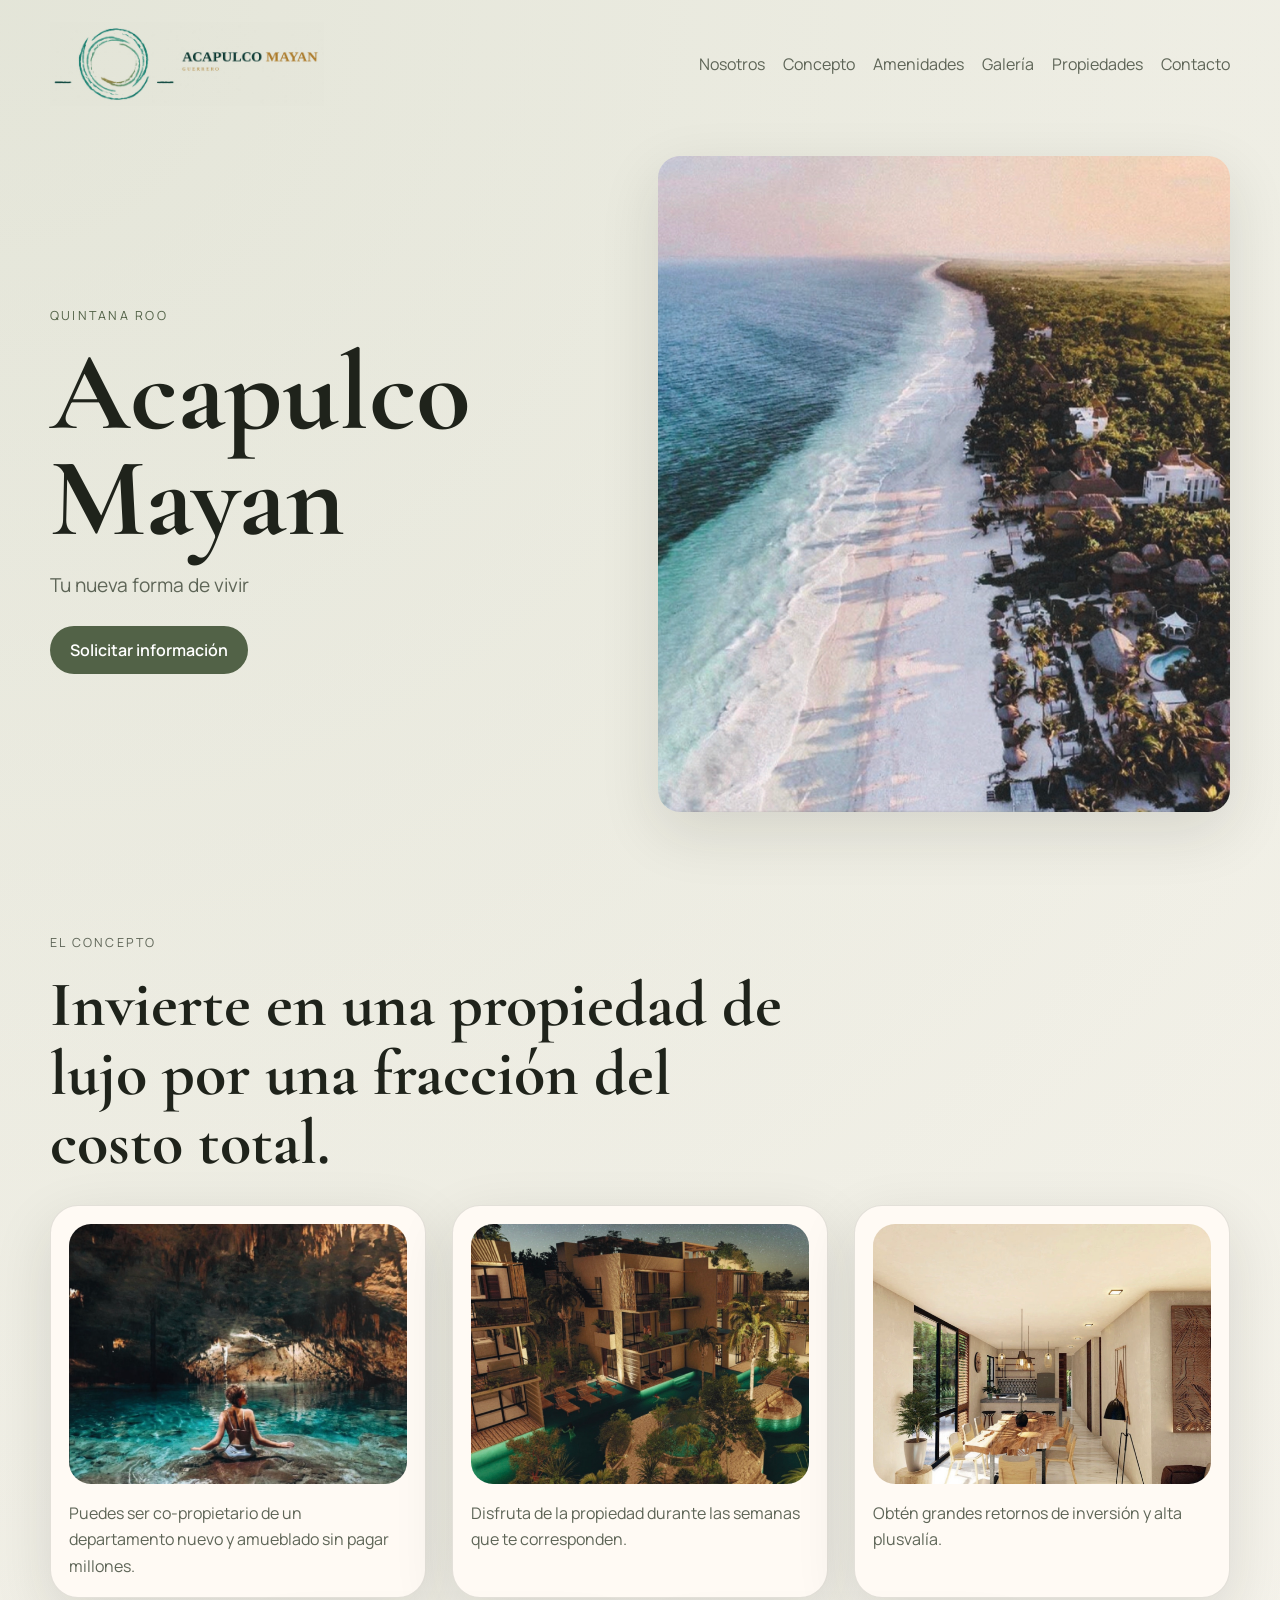
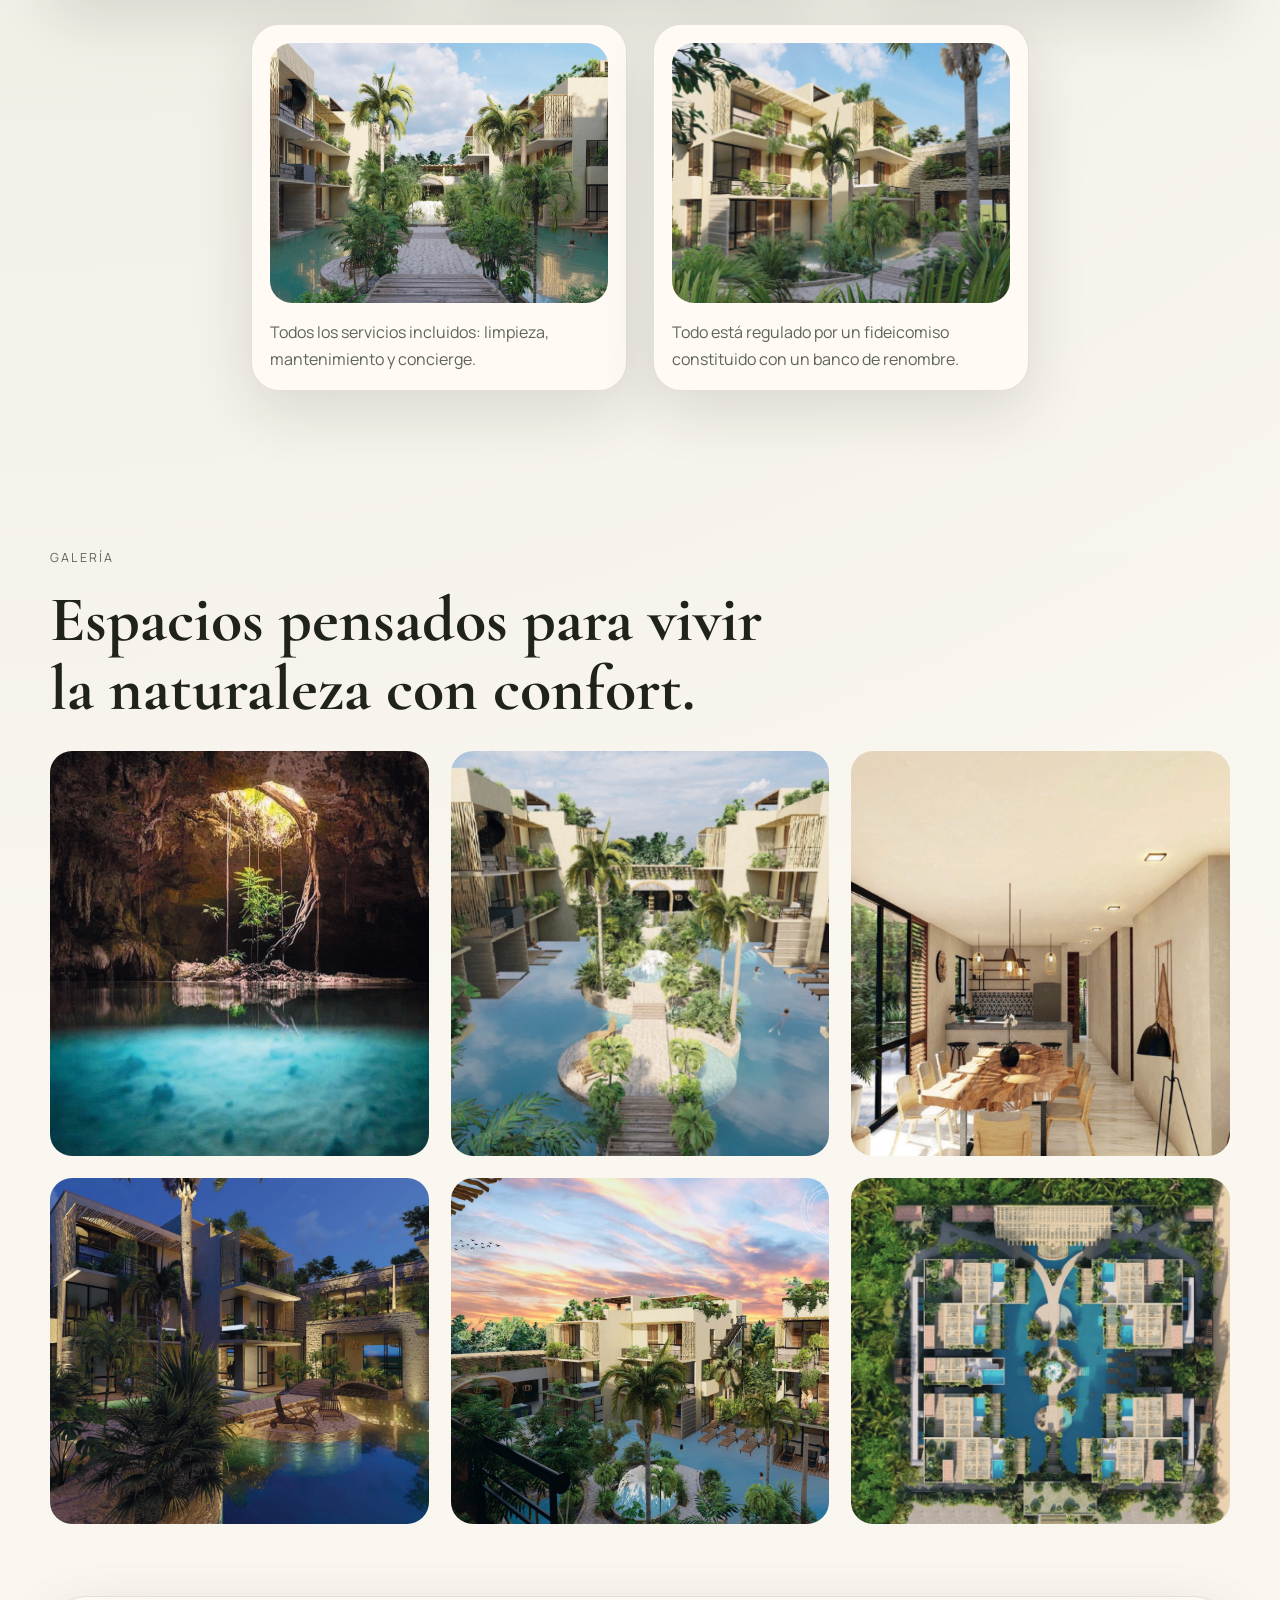
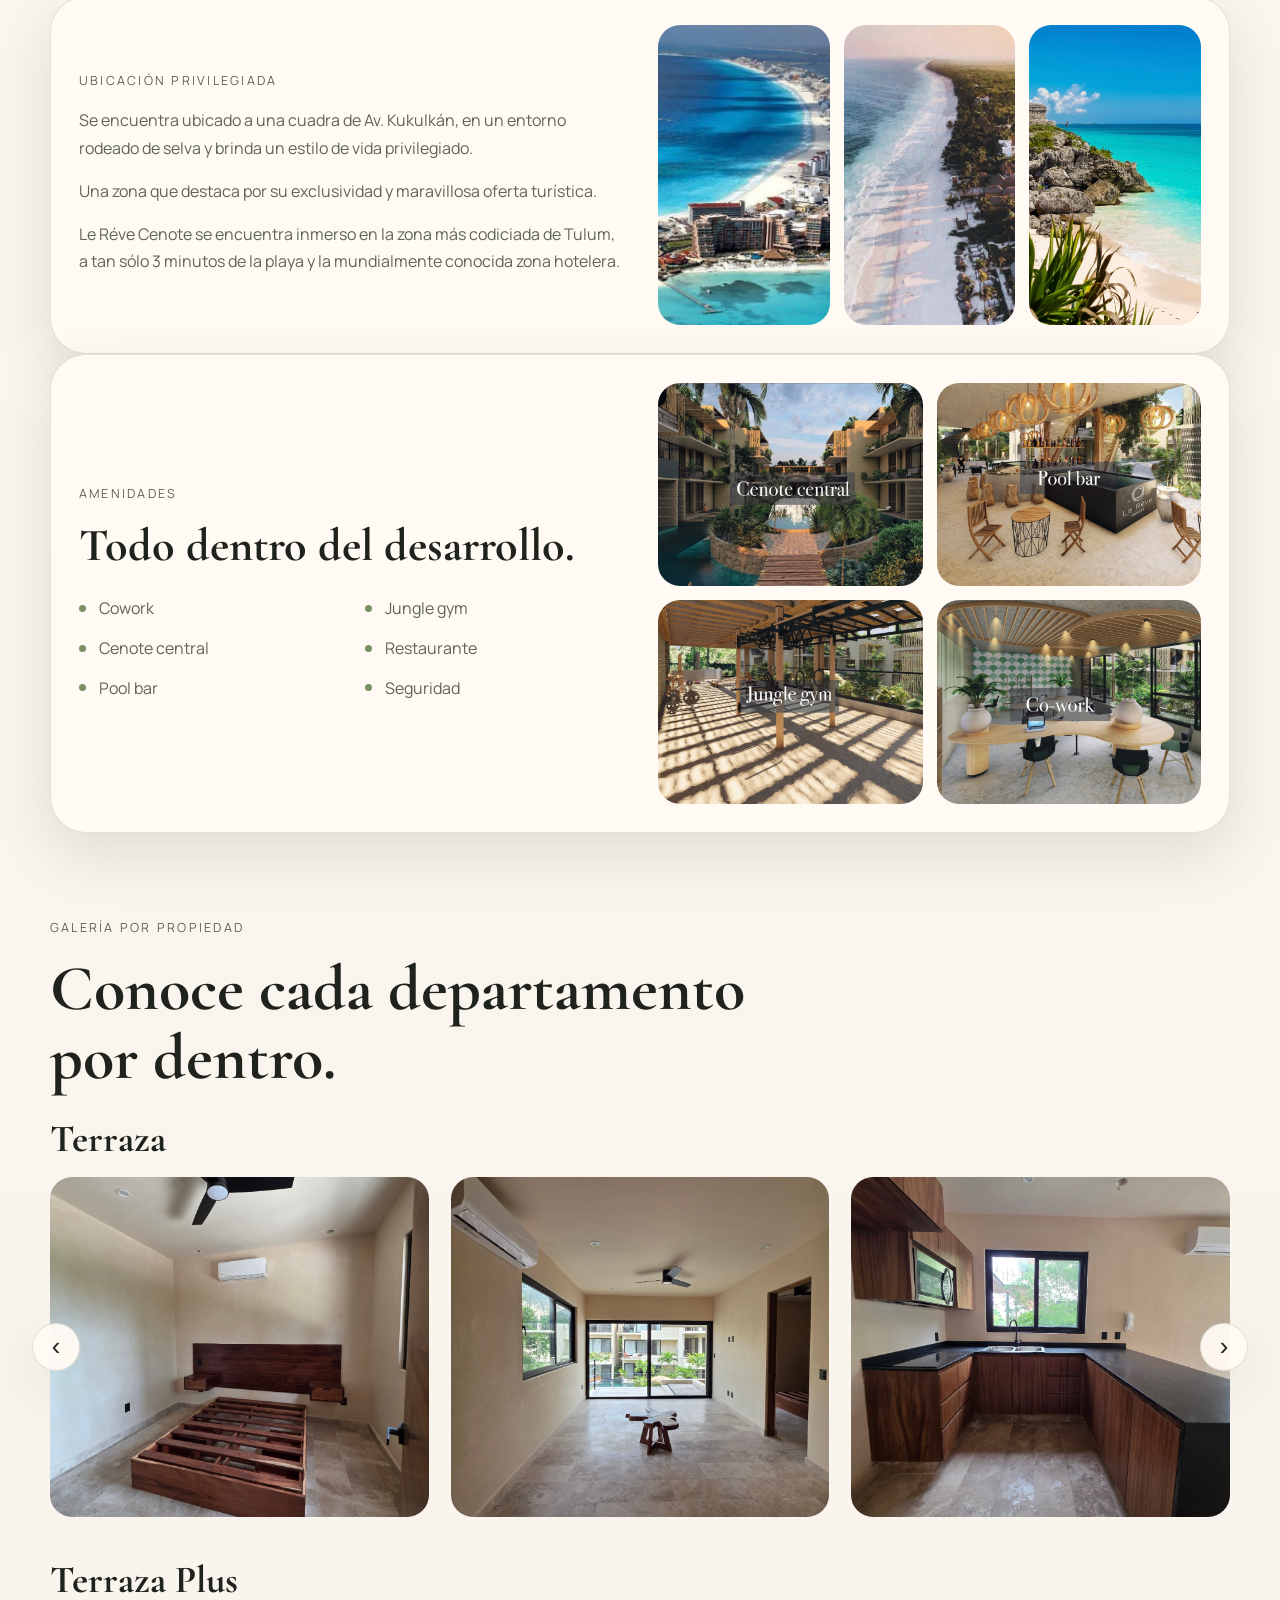
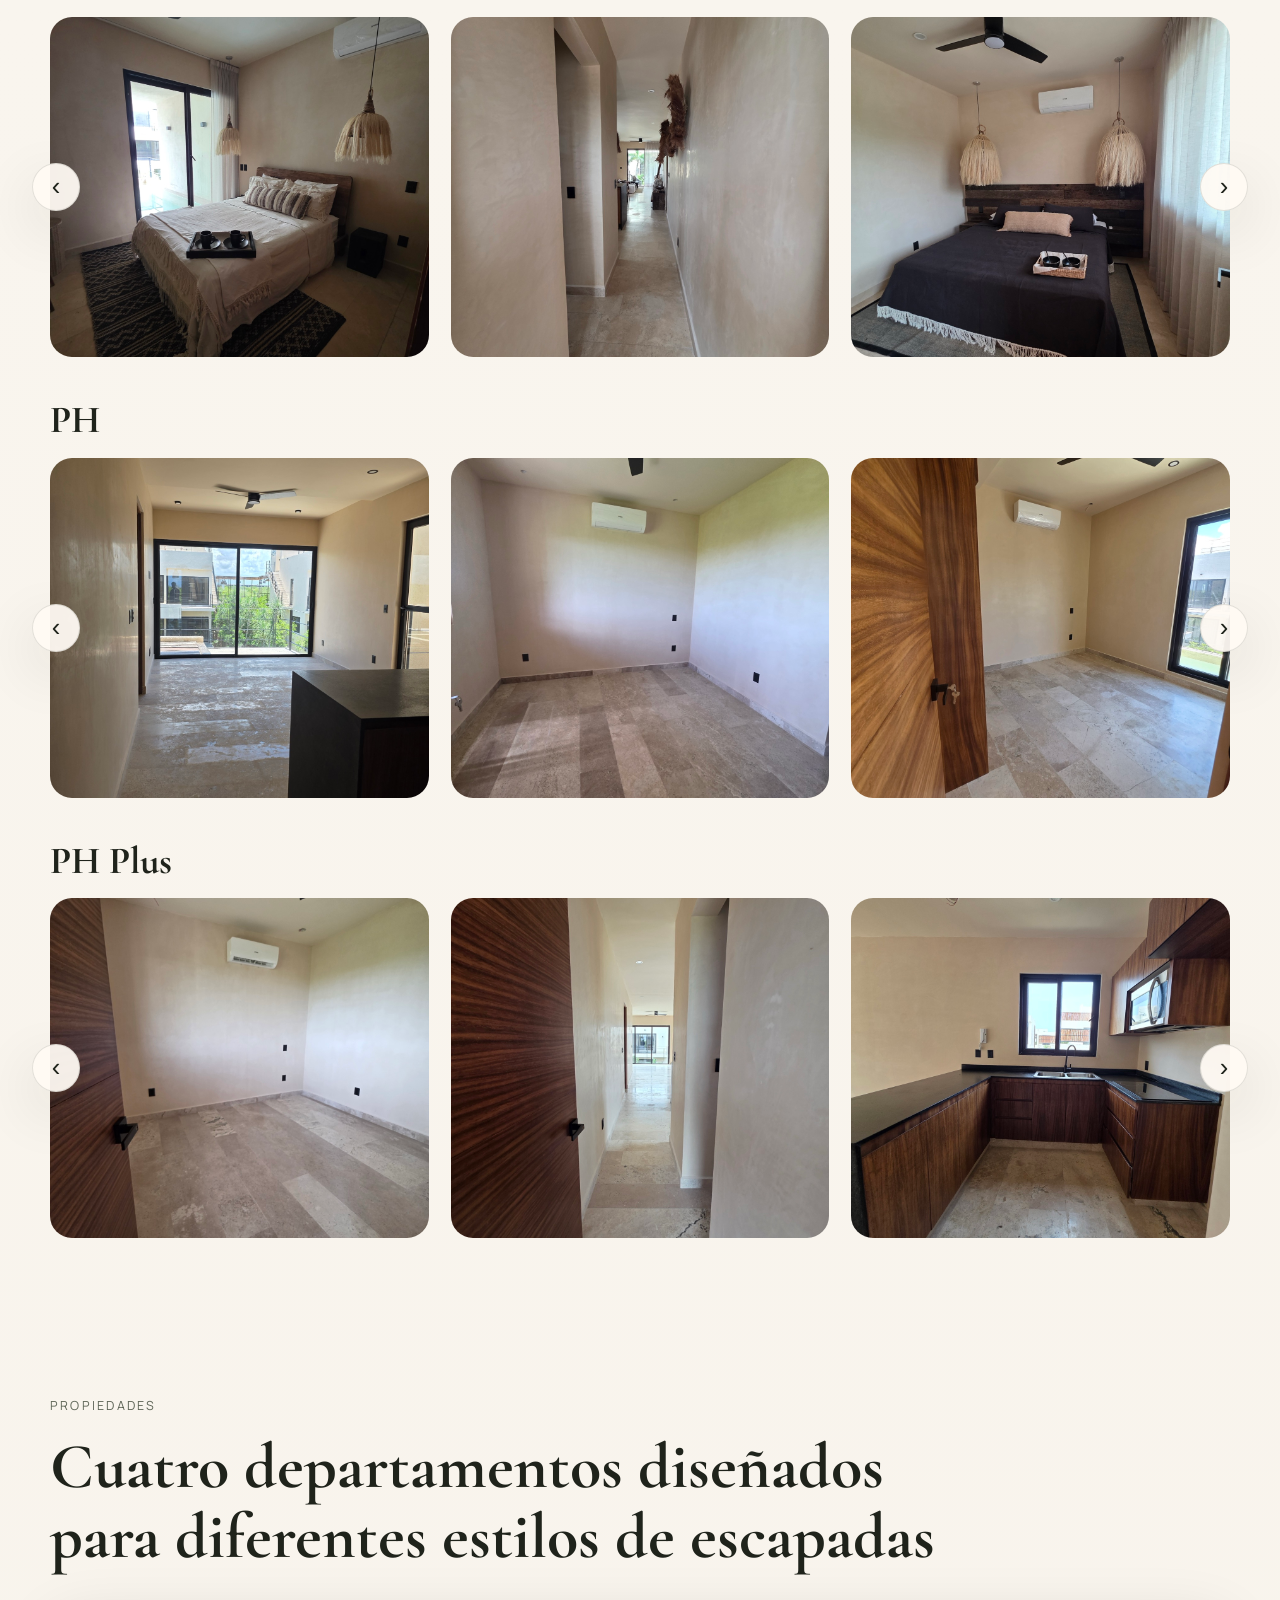
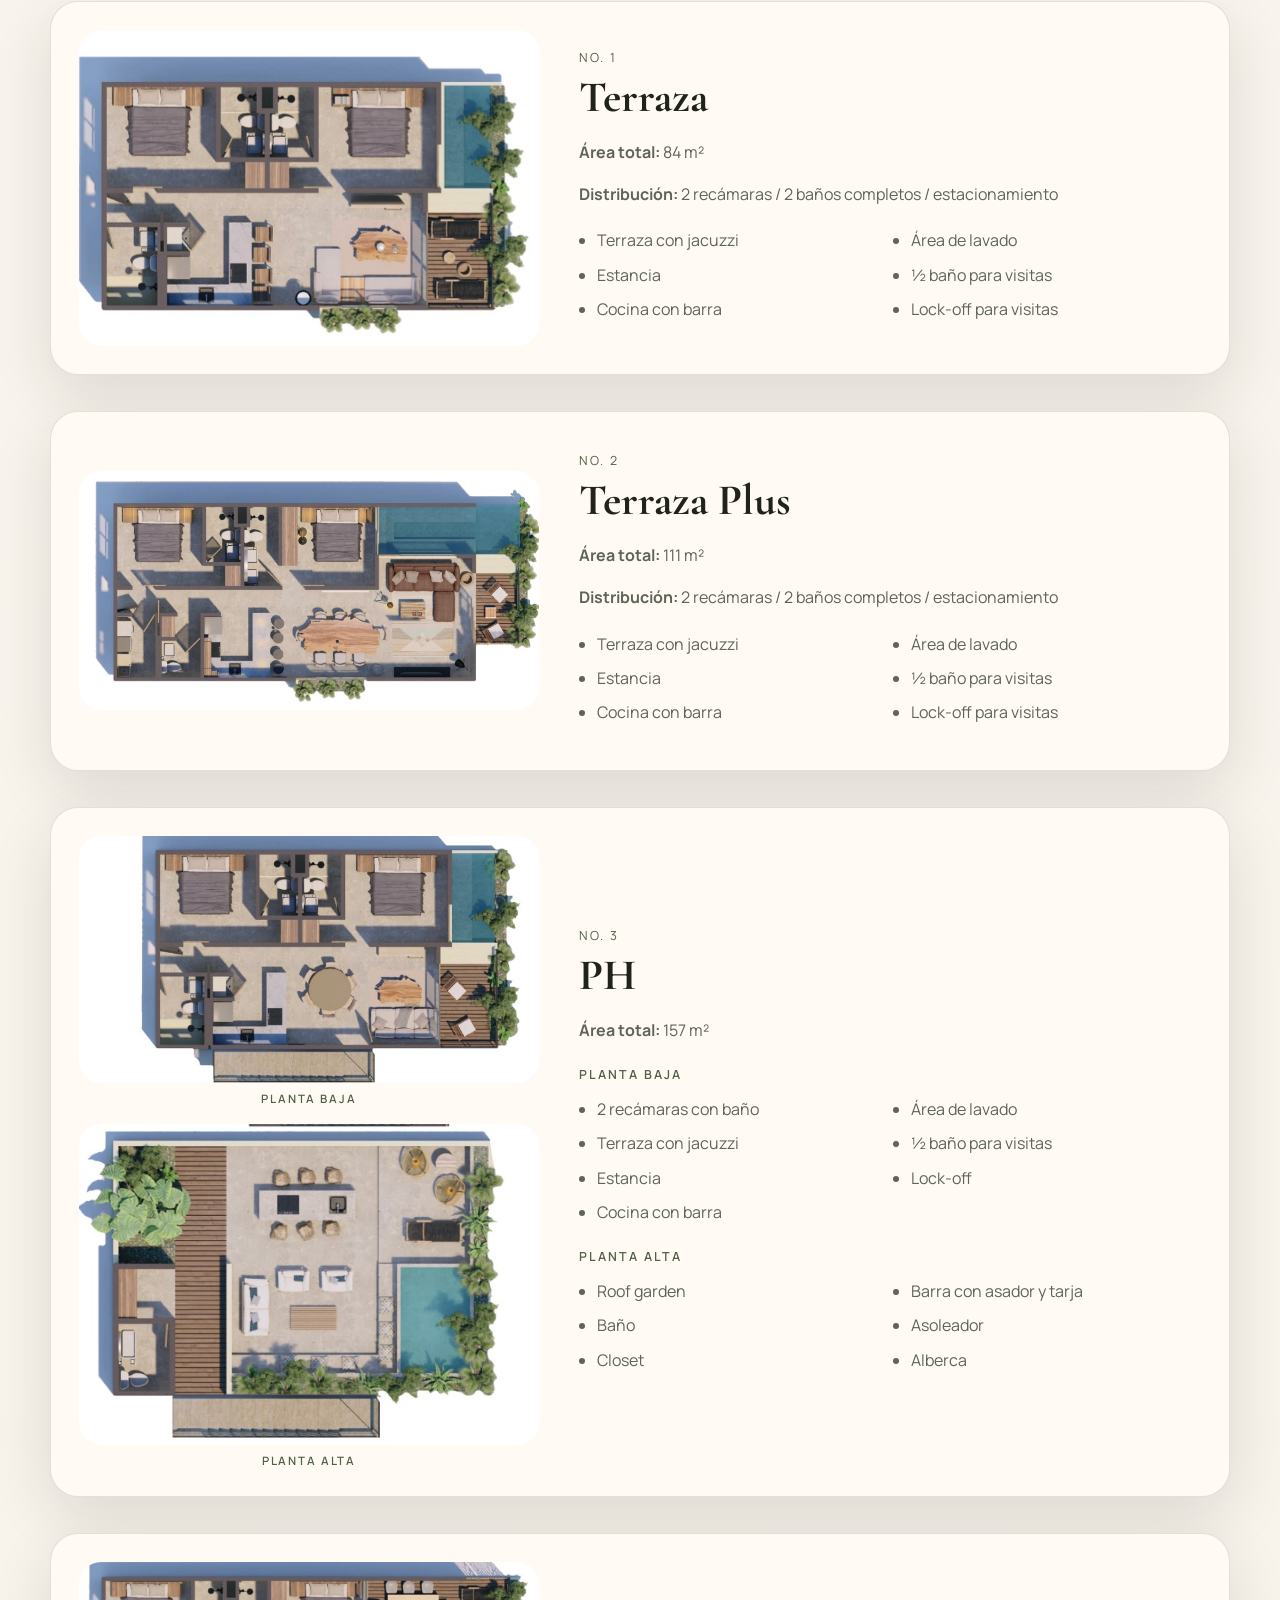
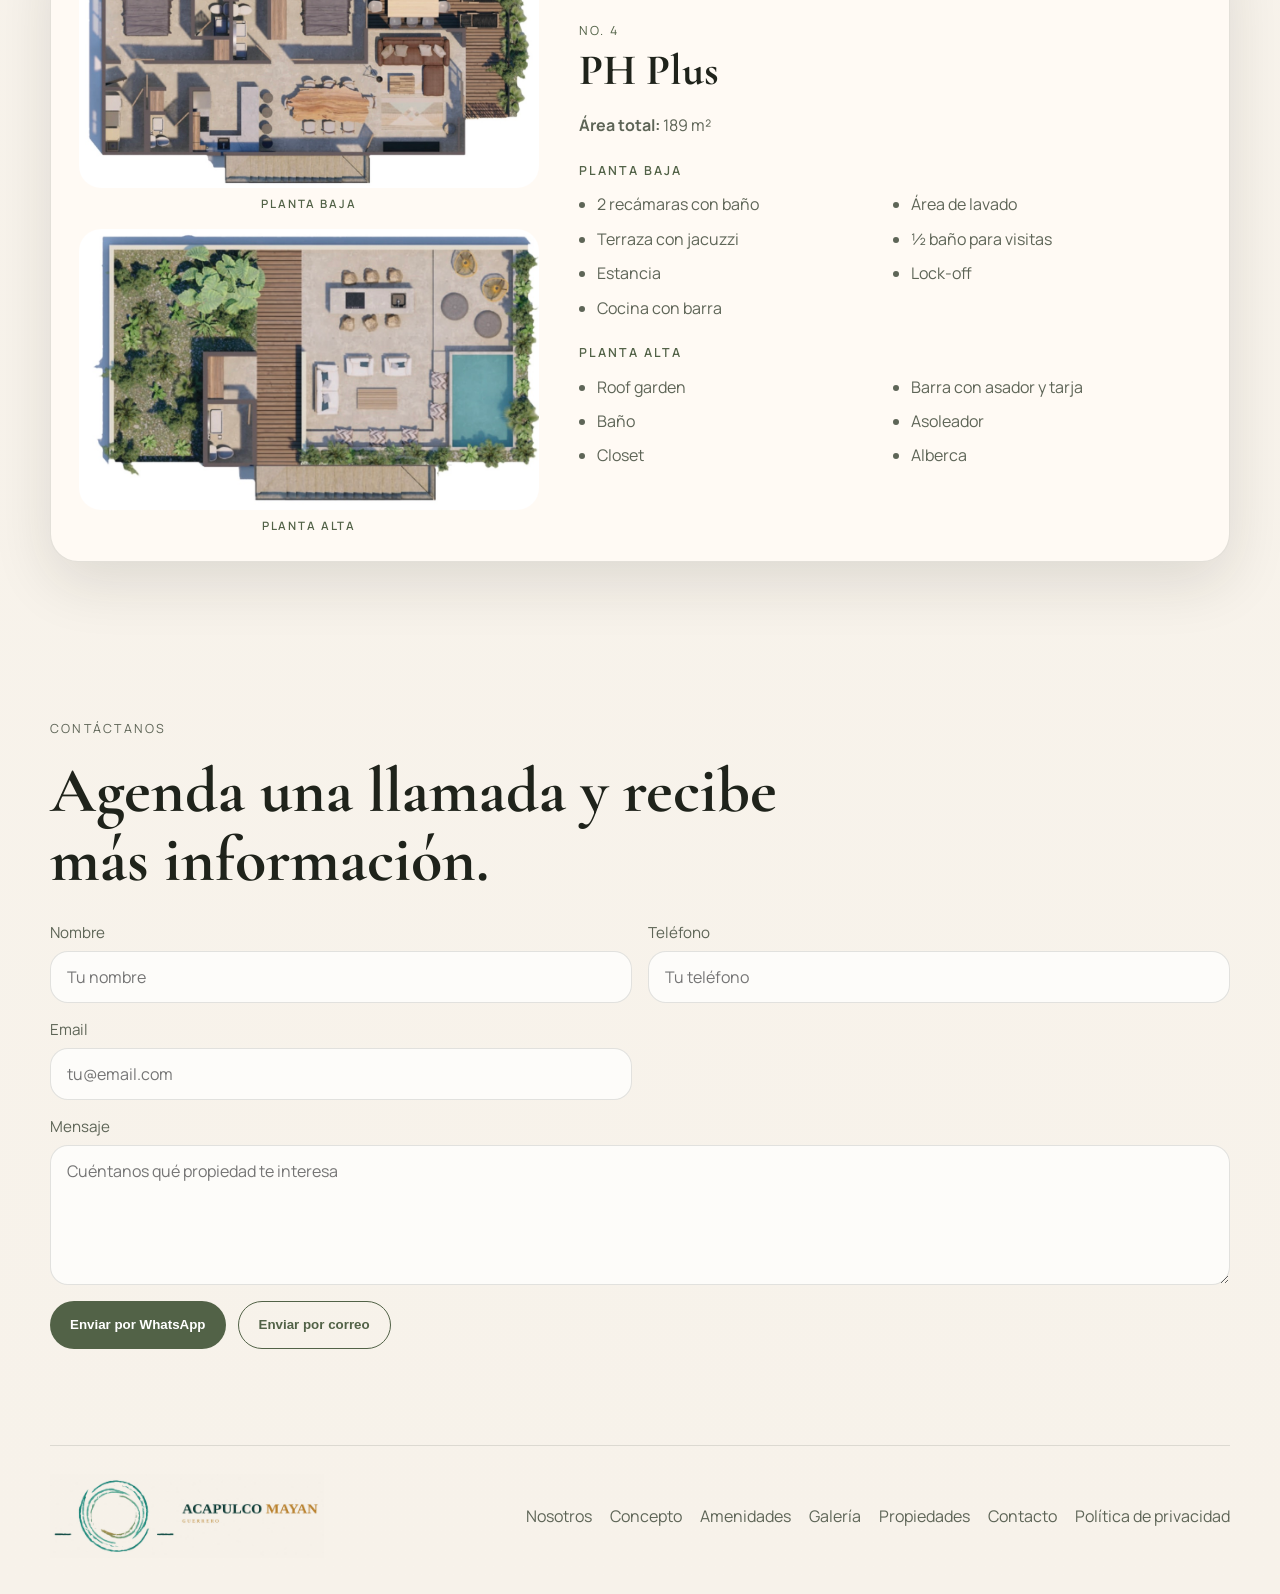
==== index.html @ ac1cce59 "Replicate reference site as Acapulco Mayan" ====
<!DOCTYPE html>
<html lang="es">
<head>
  <meta charset="UTF-8">
<!-- This site is hosted on Netlify. Anyone can build and deploy a site
     like this one for free: https://netlify.new/?utm_campaign=loops&utm_source=ai-legible&utm_medium=owned&utm_content=comment&utm_id=92262a8f-28e8-44e8-885a-2ad8807ea1a1
     Netlify hosting facts for this site: static/SSR served via Netlify Edge. -->
  <meta name="viewport" content="width=device-width, initial-scale=1.0">
  <title>Acapulco Mayan</title>
  <meta name="description" content="Tu nueva forma de vivir en Quintana Roo.">
  <link rel="preconnect" href="https://fonts.googleapis.com">
  <link rel="preconnect" href="https://fonts.gstatic.com" crossorigin>
  <link href="https://fonts.googleapis.com/css2?family=Cormorant+Garamond:wght@500;600;700&family=Manrope:wght@400;500;600;700&display=swap" rel="stylesheet">
  <link rel="stylesheet" href="./styles.css?v=9">
</head>
<body>
  <header class="site-header">
    <div class="brand">
      <img src="./assets/logo.jpg" alt="Acapulco Mayan — Guerrero">
    </div>
    <nav class="site-nav">
      <a href="#nosotros">Nosotros</a>
      <a href="#concepto">Concepto</a>
      <a href="#amenidades">Amenidades</a>
      <a href="#fotos">Galería</a>
      <a href="#propiedades">Propiedades</a>
      <a href="#contacto">Contacto</a>
    </nav>
  </header>

  <main>
    <section class="hero" id="nosotros">
      <div class="hero-copy">
        <p class="eyebrow">Quintana Roo</p>
        <h1>Acapulco Mayan</h1>
        <p class="lede">Tu nueva forma de vivir</p>
        <a class="button" href="#contacto">Solicitar información</a>
      </div>
      <div class="hero-media">
        <img src="./assets/hero.jpg" alt="Vista aérea de la costa y la selva de Tulum">
      </div>
    </section>

    <section class="section" id="concepto">
      <div class="section-heading">
        <p class="eyebrow">El concepto</p>
        <h2>Invierte en una propiedad de lujo por una fracción del costo total.</h2>
      </div>
      <div class="concept-grid">
        <article class="concept-card">
          <img loading="lazy" src="./assets/concepto-1.jpg" alt="Cenote de aguas turquesa">
          <p>Puedes ser co-propietario de un departamento nuevo y amueblado sin pagar millones.</p>
        </article>
        <article class="concept-card">
          <img loading="lazy" src="./assets/concepto-2.jpg" alt="Vista nocturna del desarrollo y sus albercas">
          <p>Disfruta de la propiedad durante las semanas que te corresponden.</p>
        </article>
        <article class="concept-card">
          <img loading="lazy" src="./assets/concepto-3.jpg" alt="Interior con comedor y cocina con barra">
          <p>Obtén grandes retornos de inversión y alta plusvalía.</p>
        </article>
        <article class="concept-card">
          <img loading="lazy" src="./assets/concepto-4.jpg" alt="Andador central entre albercas y vegetación">
          <p>Todos los servicios incluidos: limpieza, mantenimiento y concierge.</p>
        </article>
        <article class="concept-card">
          <img loading="lazy" src="./assets/concepto-5.jpg" alt="Fachada del desarrollo rodeada de palmeras">
          <p>Todo está regulado por un fideicomiso constituido con un banco de renombre.</p>
        </article>
      </div>
    </section>

    <section class="section">
      <div class="section-heading">
        <p class="eyebrow">Galería</p>
        <h2>Espacios pensados para vivir la naturaleza con confort.</h2>
      </div>
      <div class="gallery-grid">
        <img loading="lazy" src="./assets/galeria-1.jpg" alt="Cenote con vegetación colgante">
        <img loading="lazy" src="./assets/galeria-2.jpg" alt="Vista aérea de las albercas del desarrollo">
        <img loading="lazy" src="./assets/galeria-3.jpg" alt="Interior con comedor y cocina con barra">
        <img loading="lazy" src="./assets/galeria-4.jpg" alt="Fachada iluminada al anochecer">
        <img loading="lazy" src="./assets/galeria-5.jpg" alt="Vista del conjunto al atardecer">
        <img loading="lazy" src="./assets/galeria-6.jpg" alt="Vista cenital del conjunto y sus albercas">
      </div>
    </section>

    <section class="section split">
      <div>
        <p class="eyebrow">Ubicación privilegiada</p>
        <p>Se encuentra ubicado a una cuadra de Av. Kukulkán, en un entorno rodeado de selva y brinda un estilo de vida privilegiado.</p>
        <p>Una zona que destaca por su exclusividad y maravillosa oferta turística.</p>
        <p>Le Réve Cenote se encuentra inmerso en la zona más codiciada de Tulum, a tan sólo 3 minutos de la playa y la mundialmente conocida zona hotelera.</p>
      </div>
      <div class="stacked-images">
        <img loading="lazy" src="./assets/ubicacion-1.jpg" alt="Vista aérea de la zona hotelera">
        <img loading="lazy" src="./assets/ubicacion-2.jpg" alt="Playa de Tulum vista desde el aire">
        <img loading="lazy" src="./assets/ubicacion-3.jpg" alt="Ruinas de Tulum frente al mar">
      </div>
    </section>

    <section class="section split" id="amenidades">
      <div>
        <p class="eyebrow">Amenidades</p>
        <h2>Todo dentro del desarrollo.</h2>
        <ul class="amenity-list">
          <li>Cowork</li>
          <li>Cenote central</li>
          <li>Pool bar</li>
          <li>Jungle gym</li>
          <li>Restaurante</li>
          <li>Seguridad</li>
        </ul>
      </div>
      <div class="amenity-photos">
        <img loading="lazy" src="./assets/amenidad-1.jpg" alt="Cenote central con cascada entre los edificios">
        <img loading="lazy" src="./assets/amenidad-2.jpg" alt="Pool bar con barra y lámparas de madera">
        <img loading="lazy" src="./assets/amenidad-3.jpg" alt="Jungle gym bajo pérgola de madera">
        <img loading="lazy" src="./assets/amenidad-4.jpg" alt="Área de cowork con mesa de trabajo">
      </div>
    </section>

    <section class="section" id="fotos">
      <div class="section-heading">
        <p class="eyebrow">Galería por propiedad</p>
        <h2>Conoce cada departamento por dentro.</h2>
      </div>

      <div class="property-gallery">
        <h3>Terraza</h3>
        <div class="carousel">
          <button class="carousel-btn prev" type="button" aria-label="Ver fotos anteriores">‹</button>
          <div class="carousel-track">
            <img loading="lazy" src="./assets/terraza-1.jpg" alt="Terraza — recámara con clóset de madera">
            <img loading="lazy" src="./assets/terraza-2.jpg" alt="Terraza — estancia con ventanal">
            <img loading="lazy" src="./assets/terraza-3.jpg" alt="Terraza — cocina con barra">
            <img loading="lazy" src="./assets/terraza-4.jpg" alt="Terraza — estancia con techo de madera">
            <img loading="lazy" src="./assets/terraza-5.jpg" alt="Terraza — medio baño para visitas">
            <img loading="lazy" src="./assets/terraza-6.jpg" alt="Terraza — recámara con ventanal">
          </div>
          <button class="carousel-btn next" type="button" aria-label="Ver más fotos">›</button>
        </div>
      </div>

      <div class="property-gallery">
        <h3>Terraza Plus</h3>
        <div class="carousel">
          <button class="carousel-btn prev" type="button" aria-label="Ver fotos anteriores">‹</button>
          <div class="carousel-track">
            <img loading="lazy" src="./assets/terraza-plus-1.jpg" alt="Terraza Plus — recámara principal">
            <img loading="lazy" src="./assets/terraza-plus-2.jpg" alt="Terraza Plus — baño con regadera">
            <img loading="lazy" src="./assets/terraza-plus-3.jpg" alt="Terraza Plus — segunda recámara">
            <img loading="lazy" src="./assets/terraza-plus-4.jpg" alt="Terraza Plus — cocina con barra de madera">
            <img loading="lazy" src="./assets/terraza-plus-5.jpg" alt="Terraza Plus — comedor">
            <img loading="lazy" src="./assets/terraza-plus-6.jpg" alt="Terraza Plus — sala y comedor vistos desde la entrada">
            <img loading="lazy" src="./assets/terraza-plus-7.jpg" alt="Terraza Plus — terraza con alberca privada">
            <img loading="lazy" src="./assets/terraza-plus-8.jpg" alt="Terraza Plus — vista al conjunto desde la terraza">
            <img loading="lazy" src="./assets/terraza-plus-9.jpg" alt="Terraza Plus — comedor junto al ventanal">
            <img loading="lazy" src="./assets/terraza-plus-10.jpg" alt="Terraza Plus — sala con vista al comedor">
            <img loading="lazy" src="./assets/terraza-plus-11.jpg" alt="Terraza Plus — sala de estar">
            <img loading="lazy" src="./assets/terraza-plus-12.jpg" alt="Terraza Plus — fachada y áreas comunes">
          </div>
          <button class="carousel-btn next" type="button" aria-label="Ver más fotos">›</button>
        </div>
      </div>

      <div class="property-gallery">
        <h3>PH</h3>
        <div class="carousel">
          <button class="carousel-btn prev" type="button" aria-label="Ver fotos anteriores">‹</button>
          <div class="carousel-track">
            <img loading="lazy" src="./assets/ph-1.jpg" alt="PH — estancia con ventanal de doble altura">
            <img loading="lazy" src="./assets/ph-2.jpg" alt="PH — recámara">
            <img loading="lazy" src="./assets/ph-3.jpg" alt="PH — recámara con barra de madera">
            <img loading="lazy" src="./assets/ph-6.jpg" alt="PH — recámara principal">
            <img loading="lazy" src="./assets/ph-7.jpg" alt="PH — recámara secundaria">
            <img loading="lazy" src="./assets/ph-4.jpg" alt="PH — escalera al roof garden">
            <img loading="lazy" src="./assets/ph-5.jpg" alt="PH — roof garden con alberca">
          </div>
          <button class="carousel-btn next" type="button" aria-label="Ver más fotos">›</button>
        </div>
      </div>

      <div class="property-gallery">
        <h3>PH Plus</h3>
        <div class="carousel">
          <button class="carousel-btn prev" type="button" aria-label="Ver fotos anteriores">‹</button>
          <div class="carousel-track">
            <img loading="lazy" src="./assets/ph-plus-1.jpg" alt="PH Plus — recámara">
            <img loading="lazy" src="./assets/ph-plus-2.jpg" alt="PH Plus — estancia principal">
            <img loading="lazy" src="./assets/ph-plus-3.jpg" alt="PH Plus — cocina con barra">
            <img loading="lazy" src="./assets/ph-plus-4.jpg" alt="PH Plus — recámara con ventanal">
            <img loading="lazy" src="./assets/ph-plus-5.jpg" alt="PH Plus — baño con celosía de madera">
            <img loading="lazy" src="./assets/ph-plus-6.jpg" alt="PH Plus — roof garden">
            <img loading="lazy" src="./assets/ph-plus-7.jpg" alt="PH Plus — habitación con tragaluz">
            <img loading="lazy" src="./assets/ph-plus-8.jpg" alt="PH Plus — estancia de doble altura">
            <img loading="lazy" src="./assets/ph-plus-9.jpg" alt="PH Plus — interior con tragaluz y ventanales">
          </div>
          <button class="carousel-btn next" type="button" aria-label="Ver más fotos">›</button>
        </div>
      </div>
    </section>

    <section class="section" id="propiedades">
      <div class="section-heading">
        <p class="eyebrow">Propiedades</p>
        <h2>Cuatro departamentos diseñados<br>para diferentes estilos de escapadas</h2>
      </div>
      <div class="property-grid">
        <article class="property-card">
          <img loading="lazy" class="property-plan" src="./assets/plano-terraza.jpg" alt="Plano del departamento Terraza">
          <div class="property-body">
            <span class="property-number">No. 1</span>
            <h3>Terraza</h3>
            <p><strong>Área total:</strong> 84 m²</p>
            <p><strong>Distribución:</strong> 2 recámaras / 2 baños completos / estacionamiento</p>
            <ul>
              <li>Terraza con jacuzzi</li>
              <li>Estancia</li>
              <li>Cocina con barra</li>
              <li>Área de lavado</li>
              <li>½ baño para visitas</li>
              <li>Lock-off para visitas</li>
            </ul>
          </div>
        </article>
        <article class="property-card">
          <img loading="lazy" class="property-plan" src="./assets/plano-terraza-plus.jpg" alt="Plano del departamento Terraza Plus">
          <div class="property-body">
            <span class="property-number">No. 2</span>
            <h3>Terraza Plus</h3>
            <p><strong>Área total:</strong> 111 m²</p>
            <p><strong>Distribución:</strong> 2 recámaras / 2 baños completos / estacionamiento</p>
            <ul>
              <li>Terraza con jacuzzi</li>
              <li>Estancia</li>
              <li>Cocina con barra</li>
              <li>Área de lavado</li>
              <li>½ baño para visitas</li>
              <li>Lock-off para visitas</li>
            </ul>
          </div>
        </article>
        <article class="property-card">
          <div class="property-plans">
            <figure>
              <img loading="lazy" class="property-plan" src="./assets/plano-ph-baja.jpg" alt="Plano de planta baja del PH">
              <figcaption>Planta baja</figcaption>
            </figure>
            <figure>
              <img loading="lazy" class="property-plan" src="./assets/plano-ph-alta.jpg" alt="Plano de planta alta del PH">
              <figcaption>Planta alta</figcaption>
            </figure>
          </div>
          <div class="property-body">
            <span class="property-number">No. 3</span>
            <h3>PH</h3>
            <p><strong>Área total:</strong> 157 m²</p>
            <p class="floor-label">Planta baja</p>
            <ul>
              <li>2 recámaras con baño</li>
              <li>Terraza con jacuzzi</li>
              <li>Estancia</li>
              <li>Cocina con barra</li>
              <li>Área de lavado</li>
              <li>½ baño para visitas</li>
              <li>Lock-off</li>
            </ul>
            <p class="floor-label">Planta alta</p>
            <ul>
              <li>Roof garden</li>
              <li>Baño</li>
              <li>Closet</li>
              <li>Barra con asador y tarja</li>
              <li>Asoleador</li>
              <li>Alberca</li>
            </ul>
          </div>
        </article>
        <article class="property-card">
          <div class="property-plans">
            <figure>
              <img loading="lazy" class="property-plan" src="./assets/plano-ph-plus-baja.jpg" alt="Plano de planta baja del PH Plus">
              <figcaption>Planta baja</figcaption>
            </figure>
            <figure>
              <img loading="lazy" class="property-plan" src="./assets/plano-ph-plus-alta.jpg" alt="Plano de planta alta del PH Plus">
              <figcaption>Planta alta</figcaption>
            </figure>
          </div>
          <div class="property-body">
            <span class="property-number">No. 4</span>
            <h3>PH Plus</h3>
            <p><strong>Área total:</strong> 189 m²</p>
            <p class="floor-label">Planta baja</p>
            <ul>
              <li>2 recámaras con baño</li>
              <li>Terraza con jacuzzi</li>
              <li>Estancia</li>
              <li>Cocina con barra</li>
              <li>Área de lavado</li>
              <li>½ baño para visitas</li>
              <li>Lock-off</li>
            </ul>
            <p class="floor-label">Planta alta</p>
            <ul>
              <li>Roof garden</li>
              <li>Baño</li>
              <li>Closet</li>
              <li>Barra con asador y tarja</li>
              <li>Asoleador</li>
              <li>Alberca</li>
            </ul>
          </div>
        </article>
      </div>
    </section>

    <section class="section contact-section" id="contacto">
      <div class="section-heading">
        <p class="eyebrow">Contáctanos</p>
        <h2>Agenda una llamada y recibe más información.</h2>
      </div>
      <form class="contact-form" id="contact-form">
        <label>
          Nombre
          <input type="text" name="name" placeholder="Tu nombre" required>
        </label>
        <label>
          Teléfono
          <input type="tel" name="phone" placeholder="Tu teléfono">
        </label>
        <label>
          Email
          <input type="email" name="email" placeholder="tu@email.com">
        </label>
        <label class="full-width">
          Mensaje
          <textarea name="message" rows="5" placeholder="Cuéntanos qué propiedad te interesa"></textarea>
        </label>
        <div class="form-actions full-width">
          <button class="button" type="submit">Enviar por WhatsApp</button>
          <button class="button button-secondary" type="button" id="send-email">Enviar por correo</button>
        </div>
      </form>
    </section>
  </main>

  <footer class="site-footer">
    <div class="brand">
      <img src="./assets/logo.jpg" alt="Acapulco Mayan — Guerrero">
    </div>
    <div class="footer-links">
      <a href="#nosotros">Nosotros</a>
      <a href="#concepto">Concepto</a>
      <a href="#amenidades">Amenidades</a>
      <a href="#fotos">Galería</a>
      <a href="#propiedades">Propiedades</a>
      <a href="#contacto">Contacto</a>
      <a href="./privacy-policy/">Política de privacidad</a>
    </div>
  </footer>

  <script>
    // ─────────────────────────────────────────────────────────────
    // Datos de contacto que reciben los mensajes del formulario.
    // WhatsApp: código de país + número, solo dígitos, sin + ni espacios.
    var WHATSAPP_NUMERO = '525541944670';
    var EMAIL_DESTINO   = 'rene67camargo@hotmail.com';
    // ─────────────────────────────────────────────────────────────

    var contactForm = document.getElementById('contact-form');

    function armarMensaje() {
      var datos = new FormData(contactForm);
      var valor = function (campo) { return (datos.get(campo) || '').toString().trim(); };

      var lineas = [
        'Hola, me interesa Acapulco Mayan.',
        '',
        'Nombre: ' + valor('name')
      ];

      if (valor('phone')) { lineas.push('Teléfono: ' + valor('phone')); }
      if (valor('email')) { lineas.push('Email: ' + valor('email')); }
      if (valor('message')) { lineas.push('', valor('message')); }

      return lineas.join('\n');
    }

    contactForm.addEventListener('submit', function (event) {
      event.preventDefault();

      if (!/^\d{10,15}$/.test(WHATSAPP_NUMERO)) {
        alert('Falta configurar el número de WhatsApp en el sitio.');
        return;
      }

      window.open(
        'https://wa.me/' + WHATSAPP_NUMERO + '?text=' + encodeURIComponent(armarMensaje()),
        '_blank',
        'noopener'
      );
    });

    document.getElementById('send-email').addEventListener('click', function () {
      if (!contactForm.reportValidity()) { return; }

      if (EMAIL_DESTINO.indexOf('@') === -1) {
        alert('Falta configurar el correo de contacto en el sitio.');
        return;
      }

      window.location.href = 'mailto:' + EMAIL_DESTINO +
        '?subject=' + encodeURIComponent('Interesado en Acapulco Mayan') +
        '&body=' + encodeURIComponent(armarMensaje());
    });

    document.querySelectorAll('.carousel').forEach(function (carousel) {
      var track = carousel.querySelector('.carousel-track');
      var step = function () { return track.clientWidth * 0.8; };

      carousel.querySelector('.prev').addEventListener('click', function () {
        track.scrollBy({ left: -step(), behavior: 'smooth' });
      });

      carousel.querySelector('.next').addEventListener('click', function () {
        track.scrollBy({ left: step(), behavior: 'smooth' });
      });
    });
  </script>
</body>
</html>
---- styles.css ----
:root {
  --bg: #f7f2ea;
  --surface: #fffaf4;
  --surface-2: #efe5d7;
  --text: #1f231b;
  --muted: #5e6557;
  --line: rgba(31, 35, 27, 0.12);
  --accent: #7a8f64;
  --accent-dark: #526247;
  --shadow: 0 20px 60px rgba(31, 35, 27, 0.12);
  --radius: 28px;
}

* {
  box-sizing: border-box;
}

html {
  scroll-behavior: smooth;
}

body {
  margin: 0;
  font-family: "Manrope", sans-serif;
  color: var(--text);
  background:
    radial-gradient(circle at top left, rgba(122, 143, 100, 0.18), transparent 28%),
    linear-gradient(180deg, #fbf8f2 0%, var(--bg) 100%);
}

img {
  display: block;
  width: 100%;
  max-width: 100%;
  border-radius: 22px;
}

a {
  color: inherit;
  text-decoration: none;
}

.site-header,
.site-footer,
main {
  width: min(1180px, calc(100% - 32px));
  margin: 0 auto;
}

.site-header,
.site-footer {
  display: flex;
  justify-content: space-between;
  align-items: center;
  gap: 24px;
  padding: 22px 0;
}

.brand {
  display: flex;
  align-items: center;
  gap: 12px;
  font-family: "Cormorant Garamond", serif;
  font-size: 1.6rem;
  font-weight: 600;
}

.brand img {
  width: auto;
  height: 84px;
  border-radius: 0;
  mix-blend-mode: multiply;
}

.site-nav,
.footer-links {
  display: flex;
  flex-wrap: wrap;
  gap: 18px;
  color: var(--muted);
}

.site-nav a,
.footer-links a {
  position: relative;
}

.site-nav a::after,
.footer-links a::after {
  content: "";
  position: absolute;
  left: 0;
  bottom: -4px;
  width: 100%;
  height: 1px;
  background: currentColor;
  transform: scaleX(0);
  transform-origin: left;
  transition: transform 180ms ease;
}

.site-nav a:hover::after,
.footer-links a:hover::after {
  transform: scaleX(1);
}

.hero,
.split {
  display: grid;
  grid-template-columns: repeat(2, minmax(0, 1fr));
  gap: 36px;
  align-items: center;
}

.hero {
  min-height: 80vh;
  padding: 24px 0 32px;
}

.hero-copy h1,
.section-heading h2,
.split h2,
.property-card h3 {
  font-family: "Cormorant Garamond", serif;
  line-height: 0.95;
  margin: 0;
}

/* Con line-height 0.95 los renglones se enciman cuando el título
   ocupa más de una línea (acentos y colas de letras chocan). */
.section-heading h2,
.split h2,
.property-card h3 {
  line-height: 1.08;
}

.hero-copy h1 {
  font-size: clamp(4rem, 9vw, 7rem);
  margin-bottom: 12px;
}

.lede {
  font-size: 1.2rem;
  color: var(--muted);
  max-width: 36rem;
  margin-bottom: 28px;
}

.eyebrow {
  text-transform: uppercase;
  letter-spacing: 0.18em;
  font-size: 0.78rem;
  color: var(--accent-dark);
  margin-bottom: 16px;
}

.button {
  display: inline-flex;
  align-items: center;
  justify-content: center;
  min-height: 48px;
  padding: 0 20px;
  border: 0;
  border-radius: 999px;
  background: var(--accent-dark);
  color: white;
  cursor: pointer;
  font-weight: 600;
}

.hero-media img {
  min-height: 620px;
  object-fit: cover;
  box-shadow: var(--shadow);
}

.section {
  padding: 72px 0;
}

.section-heading {
  max-width: 760px;
  margin-bottom: 28px;
}

.section-heading h2,
.split h2 {
  font-size: clamp(2.4rem, 5vw, 4.2rem);
  margin-bottom: 12px;
}

.section-heading p,
.split p {
  color: var(--muted);
  line-height: 1.7;
}

.concept-grid,
.gallery-grid,
.property-grid {
  display: grid;
  gap: 22px;
}

.concept-grid {
  grid-template-columns: repeat(6, minmax(0, 1fr));
  gap: 26px;
}

.concept-card {
  grid-column: span 2;
}

.concept-card:nth-child(4) {
  grid-column: 2 / span 2;
}

.concept-card img {
  height: 260px;
  object-fit: cover;
}

.concept-card,
.property-card {
  background: var(--surface);
  border: 1px solid var(--line);
  border-radius: var(--radius);
  padding: 18px;
  box-shadow: var(--shadow);
}

.concept-card p {
  margin: 16px 0 0;
  color: var(--muted);
  line-height: 1.65;
}

.gallery-grid {
  grid-template-columns: repeat(3, minmax(0, 1fr));
}

.gallery-grid img,
.stacked-images img,
.property-card img {
  height: 100%;
  min-height: 280px;
  object-fit: cover;
}

.split {
  background: var(--surface);
  border: 1px solid var(--line);
  border-radius: calc(var(--radius) + 8px);
  padding: 28px;
  box-shadow: var(--shadow);
}

.split.reverse {
  grid-template-columns: 0.9fr 1.1fr;
}

.stacked-images {
  display: grid;
  grid-template-columns: repeat(3, minmax(0, 1fr));
  gap: 14px;
  align-items: stretch;
}

.stacked-images img {
  height: 300px;
  min-height: 0;
  object-fit: cover;
}

#amenidades h2 {
  font-size: clamp(2.2rem, 3.6vw, 3.2rem);
  margin-bottom: 26px;
}

.amenity-list {
  list-style: none;
  margin: 0;
  padding: 0;
  columns: 2;
  column-gap: 28px;
}

.amenity-list li {
  position: relative;
  padding-left: 20px;
  margin-bottom: 14px;
  color: var(--muted);
  line-height: 1.6;
  break-inside: avoid;
}

.amenity-list li::before {
  content: "";
  position: absolute;
  left: 0;
  top: 0.55em;
  width: 7px;
  height: 7px;
  border-radius: 50%;
  background: var(--accent);
}

.amenity-photos {
  display: grid;
  grid-template-columns: repeat(2, minmax(0, 1fr));
  gap: 14px;
  align-content: center;
}

.amenity-photos img {
  width: 100%;
  height: auto;
  aspect-ratio: 13 / 10;
  min-height: 0;
  object-fit: cover;
}

.property-gallery {
  margin-bottom: 44px;
}

.property-gallery:last-child {
  margin-bottom: 0;
}

.property-gallery h3 {
  font-family: "Cormorant Garamond", serif;
  font-size: clamp(1.8rem, 3vw, 2.6rem);
  line-height: 1;
  margin: 0 0 18px;
}

.carousel {
  position: relative;
}

.carousel-track {
  display: flex;
  gap: 22px;
  overflow-x: auto;
  scroll-snap-type: x mandatory;
  scroll-behavior: smooth;
  scrollbar-width: none;
  -ms-overflow-style: none;
}

.carousel-track::-webkit-scrollbar {
  display: none;
}

.carousel-track img {
  flex: 0 0 calc((100% - 44px) / 3);
  height: 340px;
  object-fit: cover;
  scroll-snap-align: start;
}

.carousel-btn {
  position: absolute;
  top: 50%;
  transform: translateY(-50%);
  z-index: 2;
  width: 48px;
  height: 48px;
  border: 1px solid var(--line);
  border-radius: 50%;
  background: rgba(255, 250, 244, 0.94);
  color: var(--text);
  font-size: 1.6rem;
  line-height: 1;
  cursor: pointer;
  box-shadow: var(--shadow);
  transition: background 160ms ease;
}

.carousel-btn:hover {
  background: var(--surface-2);
}

.carousel-btn.prev {
  left: -18px;
}

.carousel-btn.next {
  right: -18px;
}

.photo-slot {
  display: grid;
  place-items: center;
  min-height: 280px;
  border: 1px dashed var(--line);
  border-radius: 22px;
  background: rgba(255, 255, 255, 0.45);
  color: var(--muted);
  font-size: 0.9rem;
  letter-spacing: 0.08em;
  text-transform: uppercase;
}

#propiedades .section-heading {
  max-width: 100%;
}

#propiedades .section-heading h2 {
  line-height: 1.1;
}

.property-grid {
  grid-template-columns: 1fr;
  gap: 36px;
}

.property-card {
  display: grid;
  grid-template-columns: minmax(0, 0.85fr) minmax(0, 1.15fr);
  gap: 40px;
  align-items: center;
  padding: 28px;
}

.property-card img {
  min-height: 460px;
}

.property-card img.property-plan {
  height: auto;
  min-height: 0;
  object-fit: contain;
  background: var(--surface);
}

.property-plans {
  display: grid;
  gap: 18px;
}

.property-plans figure {
  margin: 0;
}

.property-plans figcaption {
  margin-top: 8px;
  color: var(--accent-dark);
  text-transform: uppercase;
  letter-spacing: 0.16em;
  font-size: 0.72rem;
  font-weight: 600;
  text-align: center;
}

.property-body {
  padding: 8px 8px 8px 0;
}

.property-card h3 {
  font-size: clamp(2rem, 3.4vw, 2.9rem);
  margin-bottom: 18px;
}

.property-number {
  display: inline-block;
  margin: 0 0 8px;
  color: var(--accent-dark);
  text-transform: uppercase;
  letter-spacing: 0.16em;
  font-size: 0.78rem;
}

.property-card p,
.property-card li {
  color: var(--muted);
  line-height: 1.65;
}

.property-card .floor-label {
  margin: 22px 0 0;
  color: var(--accent-dark);
  text-transform: uppercase;
  letter-spacing: 0.16em;
  font-size: 0.78rem;
  font-weight: 600;
}

.property-card ul {
  margin: 20px 0 0;
  padding-left: 18px;
  columns: 2;
  column-gap: 32px;
}

.property-card .floor-label + ul {
  margin-top: 10px;
}

.property-card li {
  break-inside: avoid;
  margin-bottom: 8px;
}

.contact-section {
  padding-bottom: 96px;
}

.contact-form {
  display: grid;
  grid-template-columns: repeat(2, minmax(0, 1fr));
  gap: 16px;
}

.contact-form label {
  display: grid;
  gap: 8px;
  color: var(--muted);
  font-size: 0.95rem;
}

.contact-form input,
.contact-form textarea {
  width: 100%;
  border: 1px solid var(--line);
  border-radius: 18px;
  padding: 14px 16px;
  font-family: inherit;
  /* 16px mínimo: por debajo de eso Safari en iPhone hace zoom al enfocar el campo. */
  font-size: 1rem;
  color: var(--text);
  background: rgba(255, 255, 255, 0.72);
}

.contact-form .full-width {
  grid-column: 1 / -1;
}

.form-actions {
  display: flex;
  flex-wrap: wrap;
  gap: 12px;
}

.button-secondary {
  background: transparent;
  color: var(--accent-dark);
  border: 1px solid var(--accent-dark);
}

.button-secondary:hover {
  background: var(--surface-2);
}

.site-footer {
  border-top: 1px solid var(--line);
  padding-top: 28px;
  padding-bottom: 36px;
}

@media (max-width: 1024px) {
  .hero,
  .split,
  .split.reverse,
  .concept-grid,
  .gallery-grid,
  .contact-form {
    grid-template-columns: 1fr 1fr;
  }

  .concept-grid {
    grid-template-columns: repeat(2, minmax(0, 1fr));
  }

  .concept-card,
  .concept-card:nth-child(4) {
    grid-column: auto;
  }

  .property-grid {
    grid-template-columns: 1fr;
  }

  .property-card {
    gap: 28px;
    padding: 20px;
  }

  .property-card img {
    min-height: 360px;
  }

  .property-card ul {
    columns: 1;
  }

  .carousel-track img {
    flex-basis: calc((100% - 22px) / 2);
  }

  .carousel-btn.prev {
    left: 8px;
  }

  .carousel-btn.next {
    right: 8px;
  }
}

@media (max-width: 720px) {
  .site-header,
  .site-footer,
  .hero,
  .split,
  .gallery-grid,
  .property-grid,
  .property-card,
  .contact-form,
  .stacked-images {
    grid-template-columns: 1fr;
  }

  .property-card img {
    min-height: 300px;
  }

  #propiedades .section-heading h2 br {
    display: none;
  }

  .site-header,
  .site-footer {
    flex-direction: column;
    align-items: flex-start;
  }

  .hero {
    min-height: auto;
    padding-top: 8px;
  }

  .hero-media img {
    min-height: 420px;
  }

  .concept-grid {
    grid-template-columns: 1fr;
  }

  .amenity-list {
    columns: 1;
  }

  /* En 2 columnas cada render queda a ~165px y su texto es ilegible. */
  .amenity-photos {
    grid-template-columns: 1fr;
  }

  .brand img {
    height: 58px;
  }

  .section {
    padding: 52px 0;
  }

  .carousel-track img {
    flex-basis: 100%;
    height: 280px;
  }
}
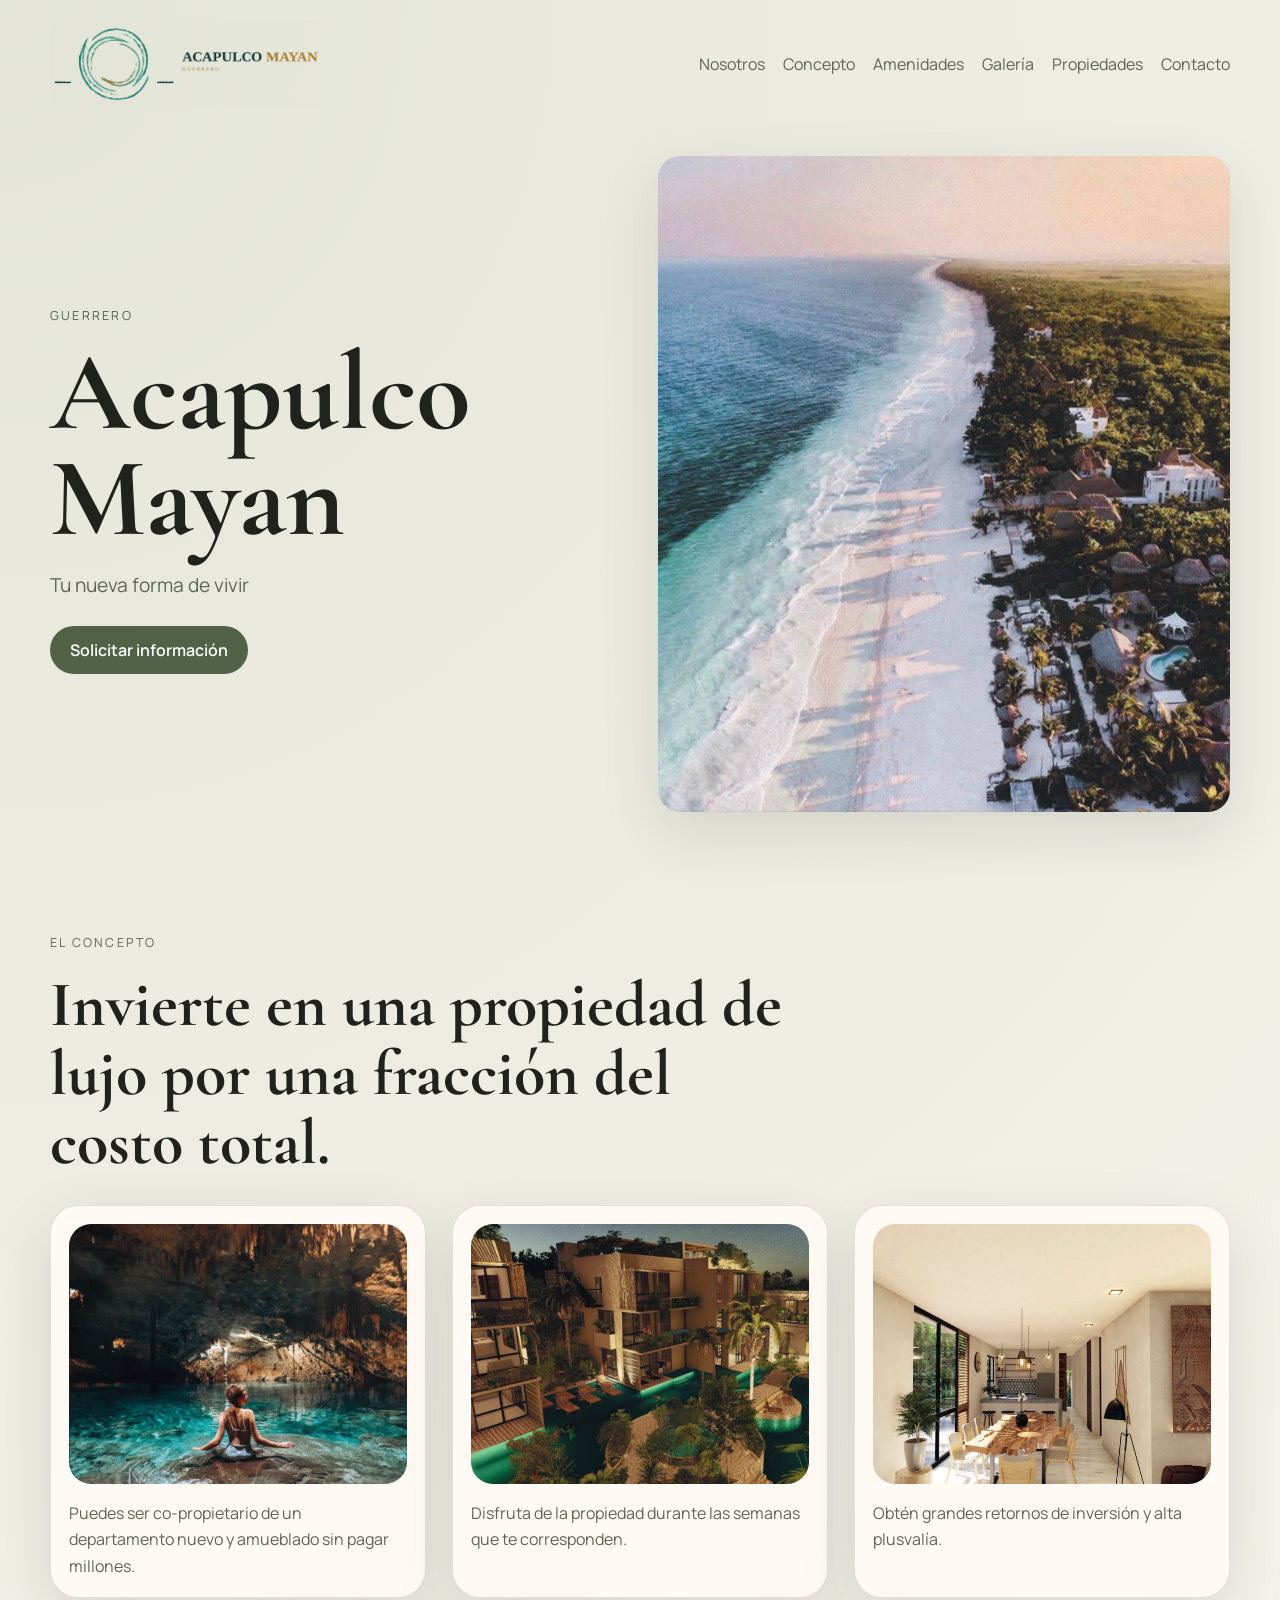
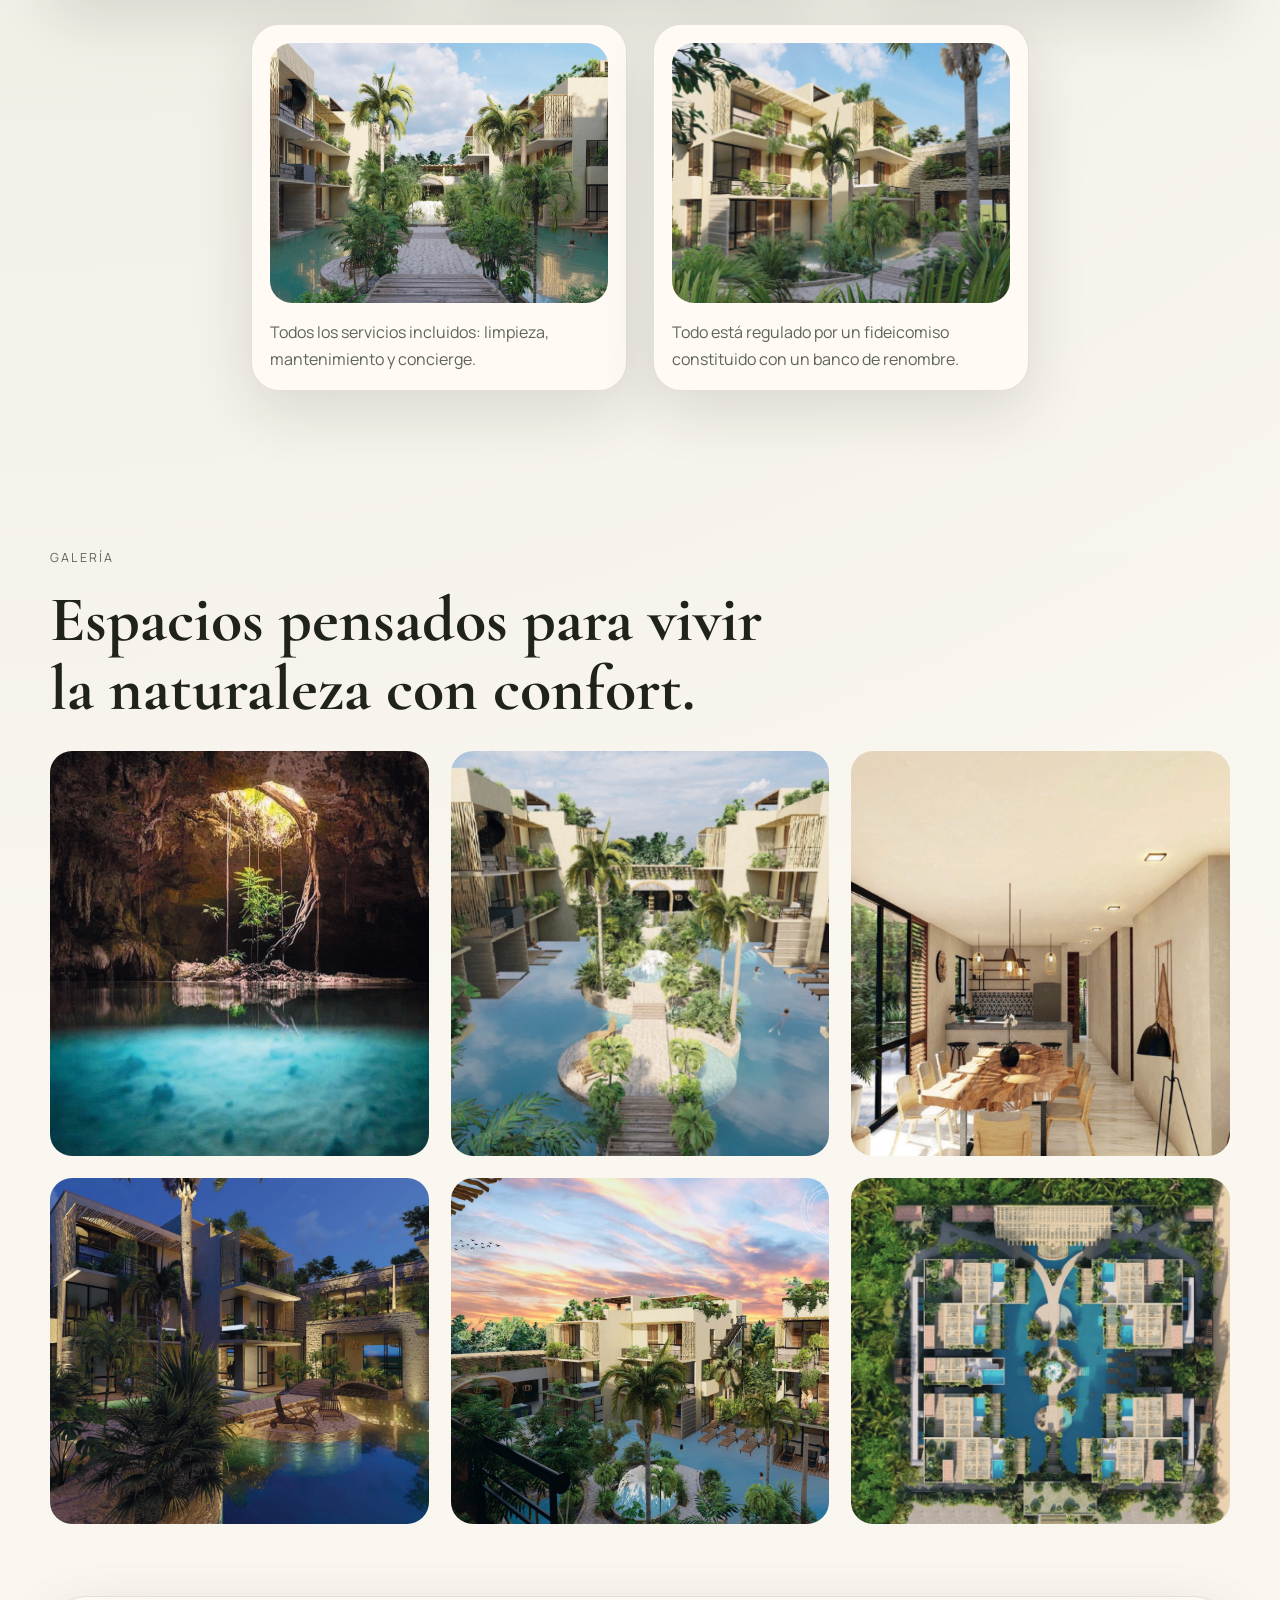
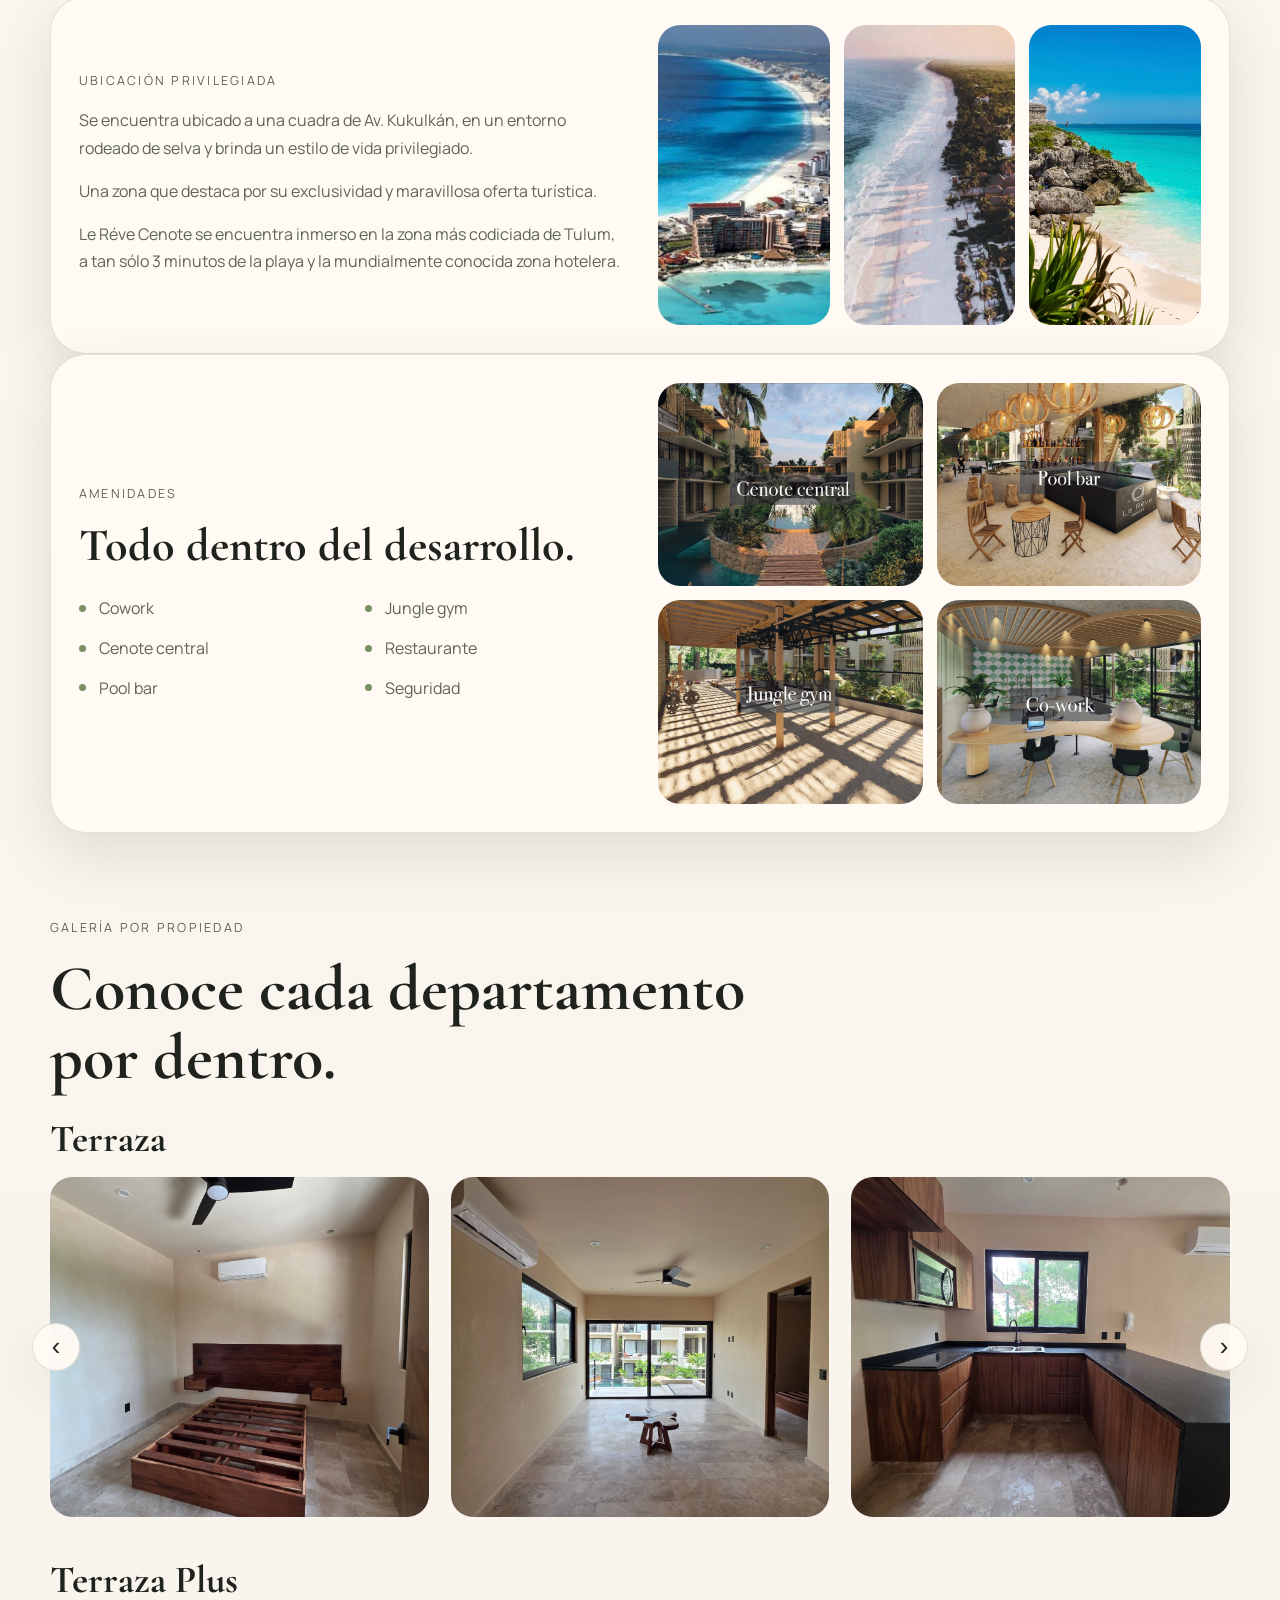
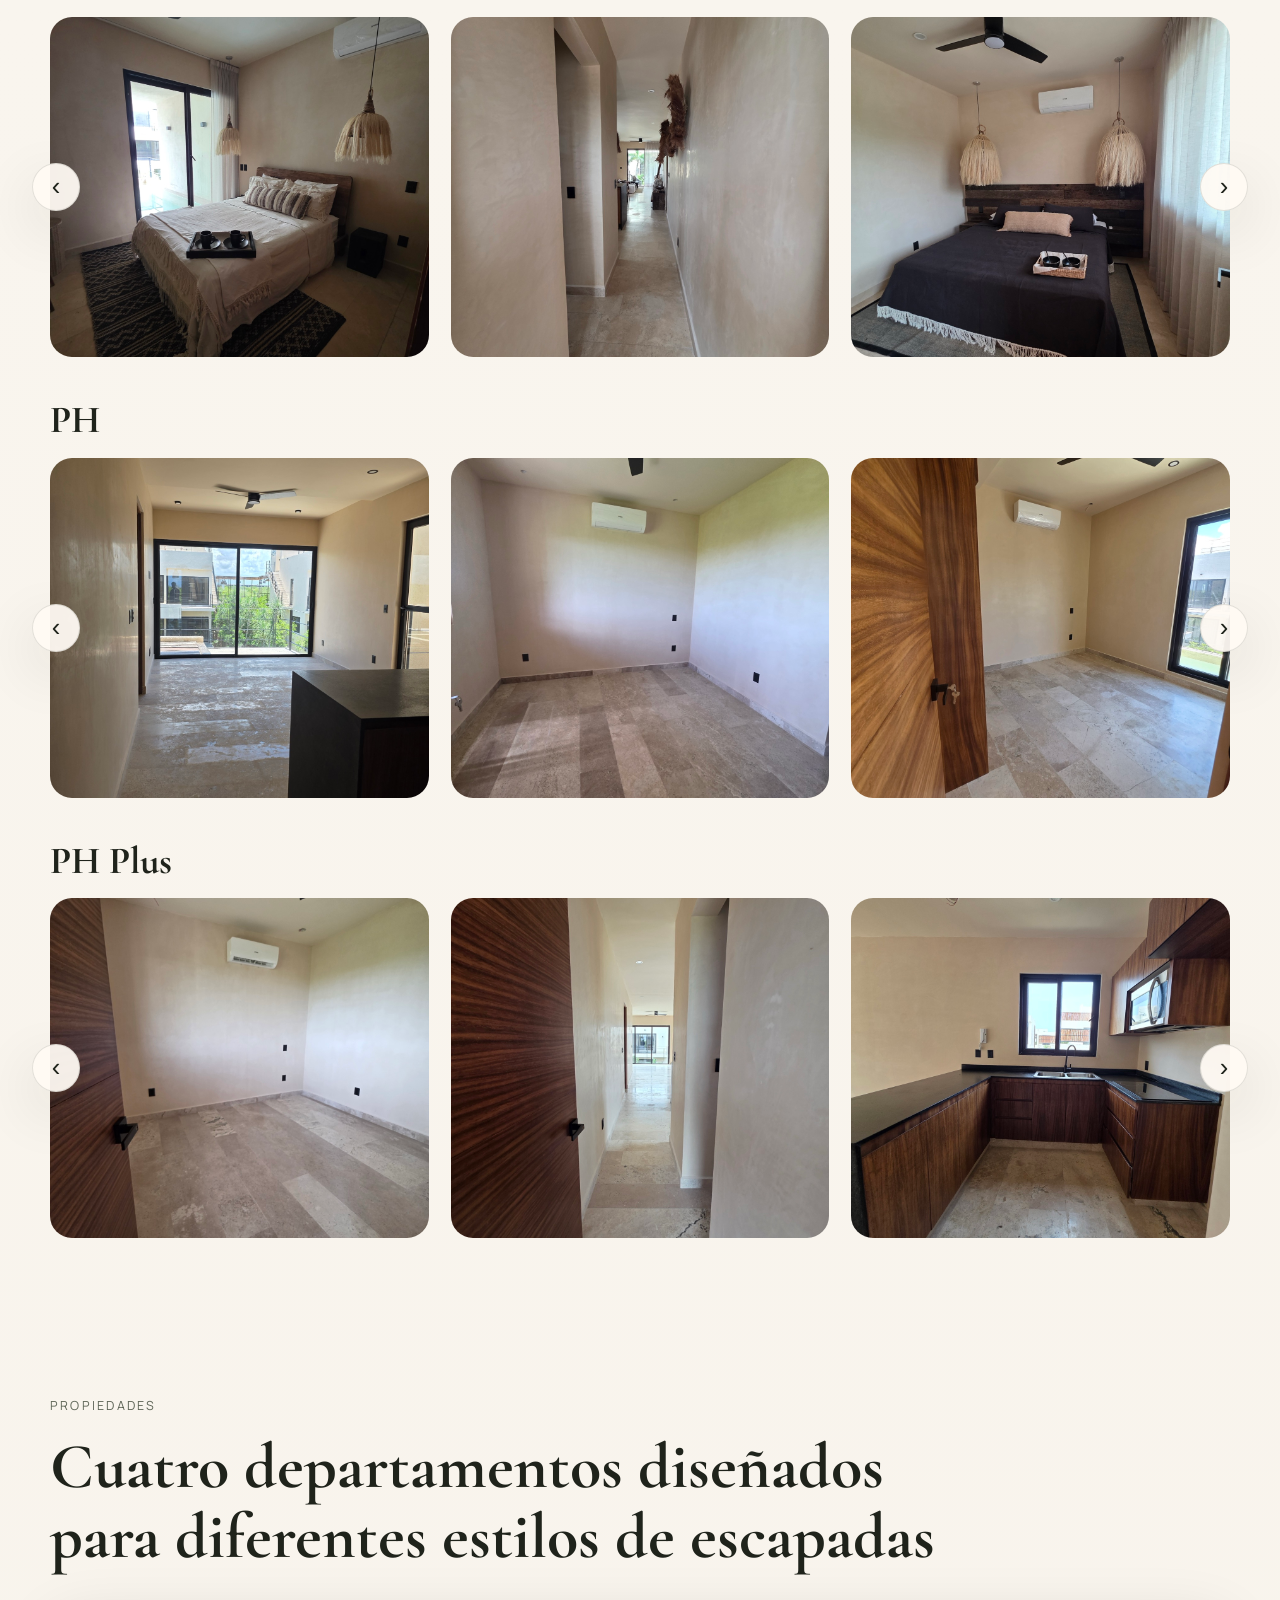
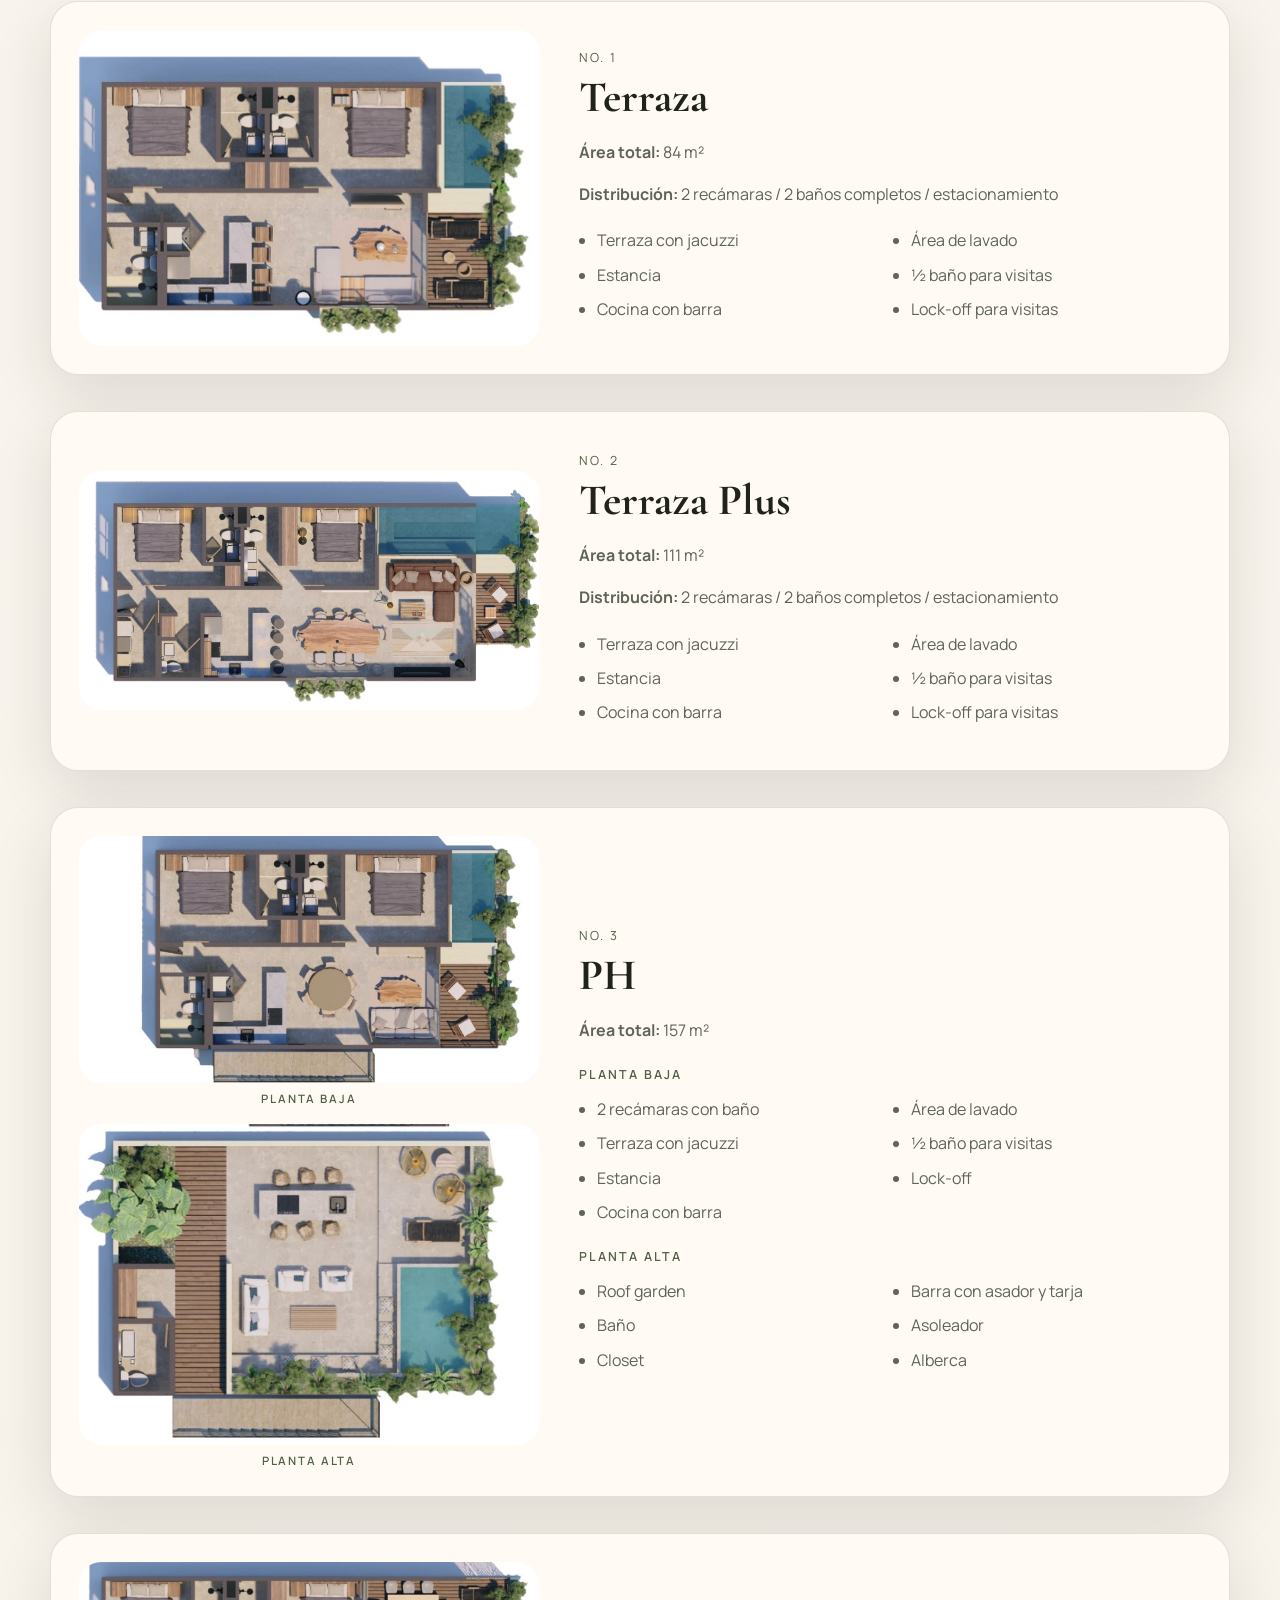
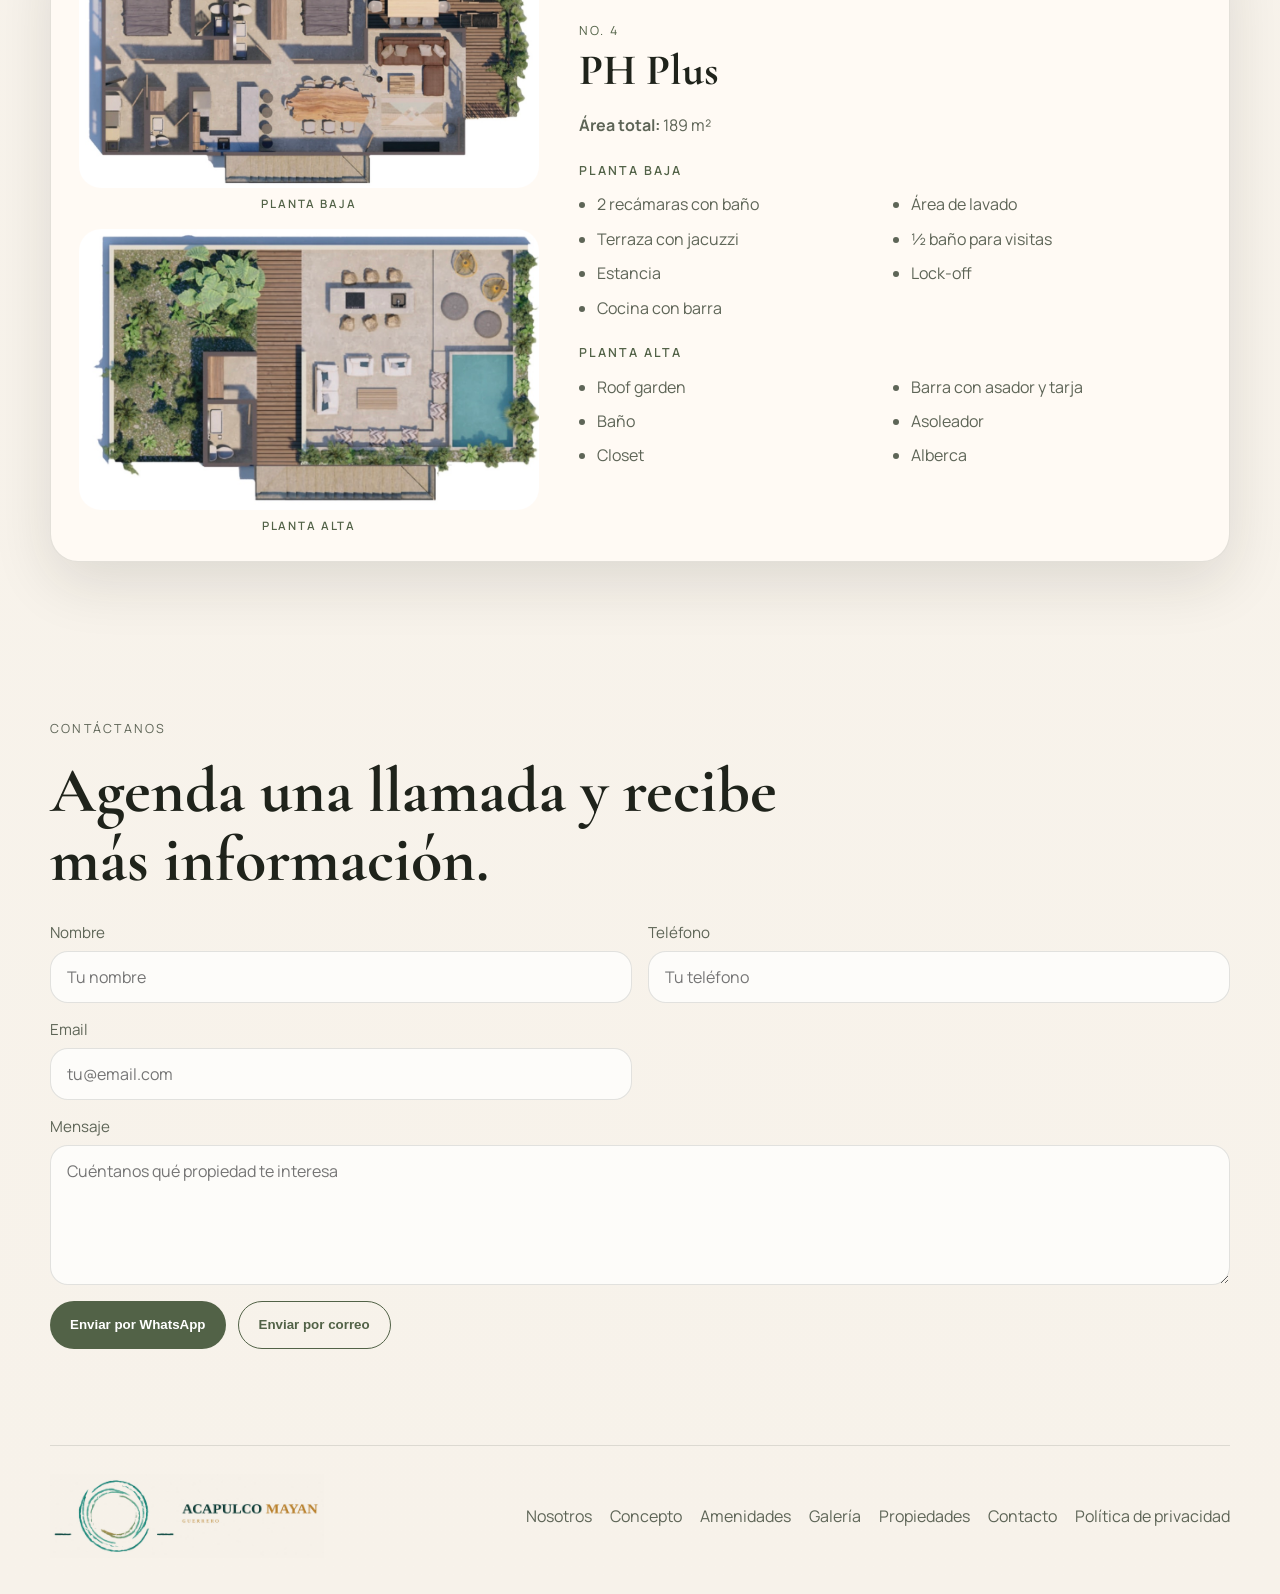
==== commit 24b412f3: "Cambiar referencia de Quintana Roo a Guerrero" ====
--- a/index.html
+++ b/index.html
@@ -7,7 +7,7 @@
      Netlify hosting facts for this site: static/SSR served via Netlify Edge. -->
   <meta name="viewport" content="width=device-width, initial-scale=1.0">
   <title>Acapulco Mayan</title>
-  <meta name="description" content="Tu nueva forma de vivir en Quintana Roo.">
+  <meta name="description" content="Tu nueva forma de vivir en Guerrero.">
   <link rel="preconnect" href="https://fonts.googleapis.com">
   <link rel="preconnect" href="https://fonts.gstatic.com" crossorigin>
   <link href="https://fonts.googleapis.com/css2?family=Cormorant+Garamond:wght@500;600;700&family=Manrope:wght@400;500;600;700&display=swap" rel="stylesheet">
@@ -31,7 +31,7 @@
   <main>
     <section class="hero" id="nosotros">
       <div class="hero-copy">
-        <p class="eyebrow">Quintana Roo</p>
+        <p class="eyebrow">Guerrero</p>
         <h1>Acapulco Mayan</h1>
         <p class="lede">Tu nueva forma de vivir</p>
         <a class="button" href="#contacto">Solicitar información</a>
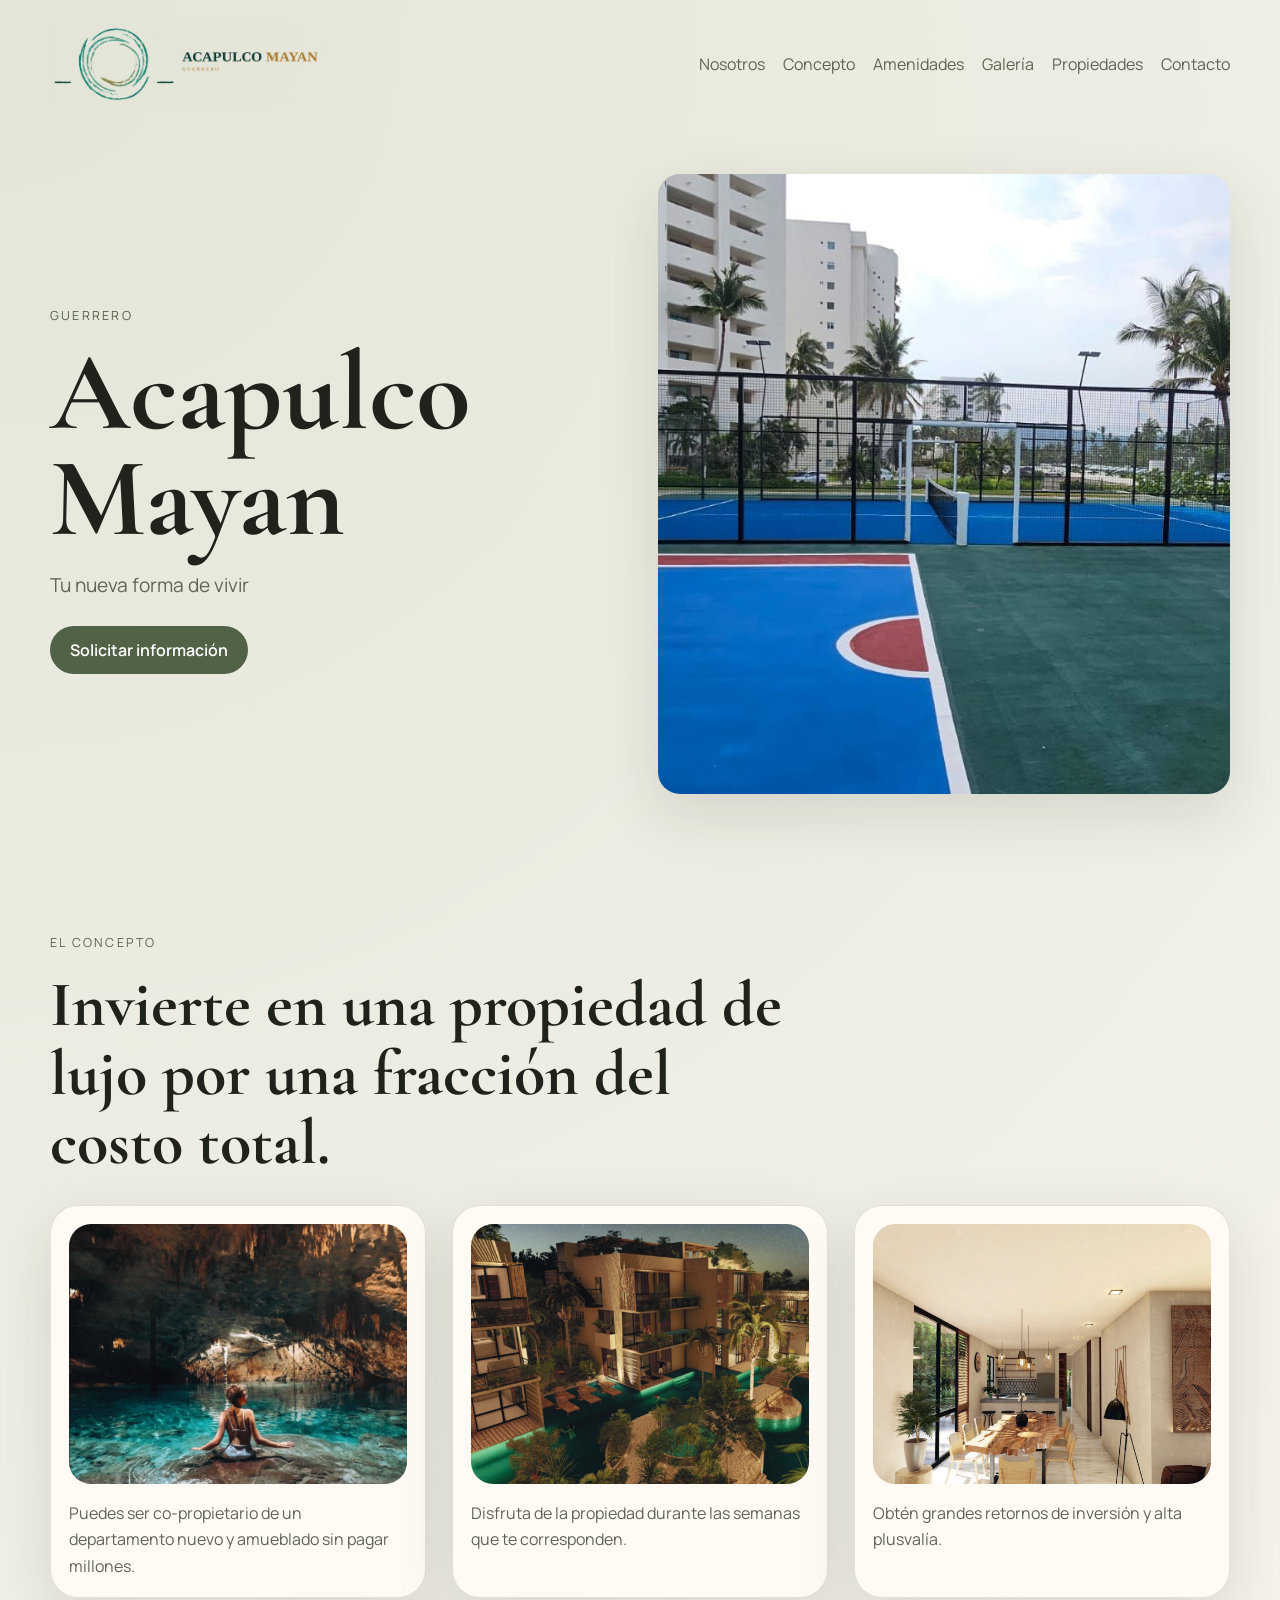
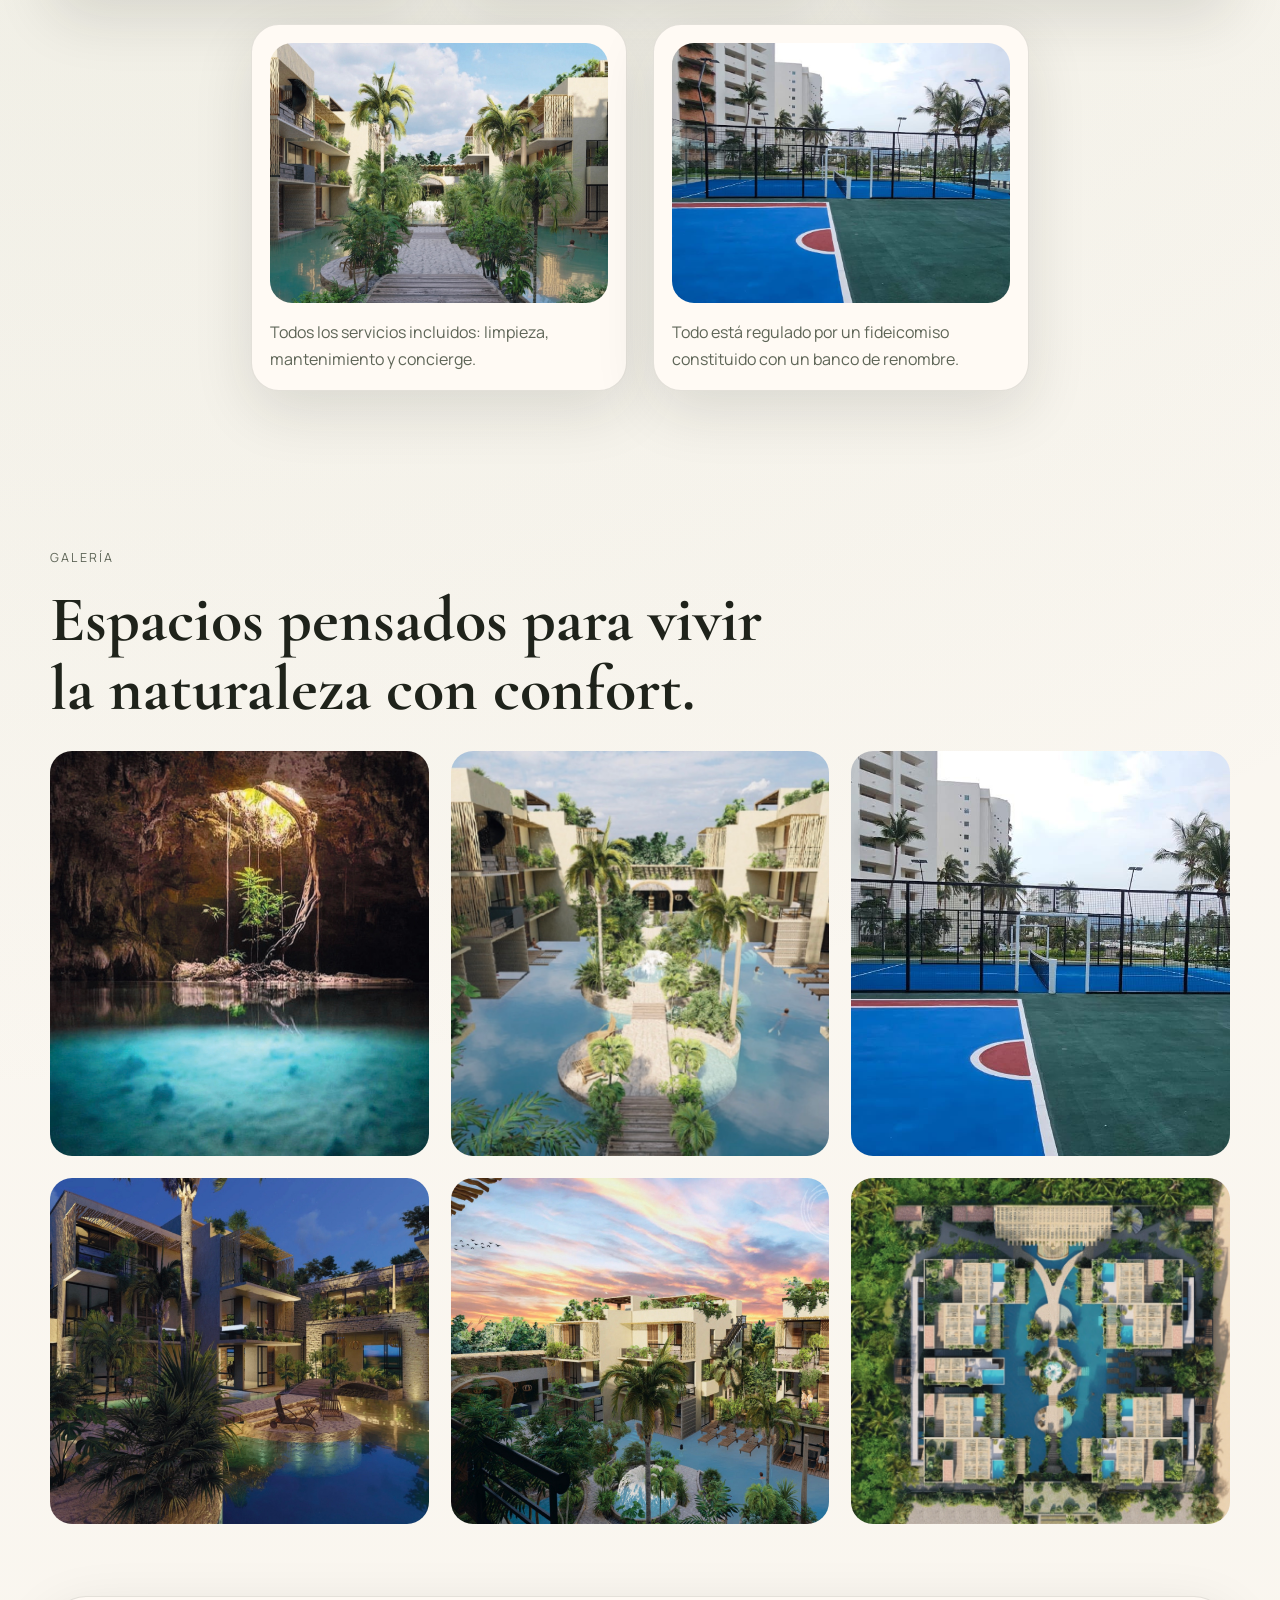
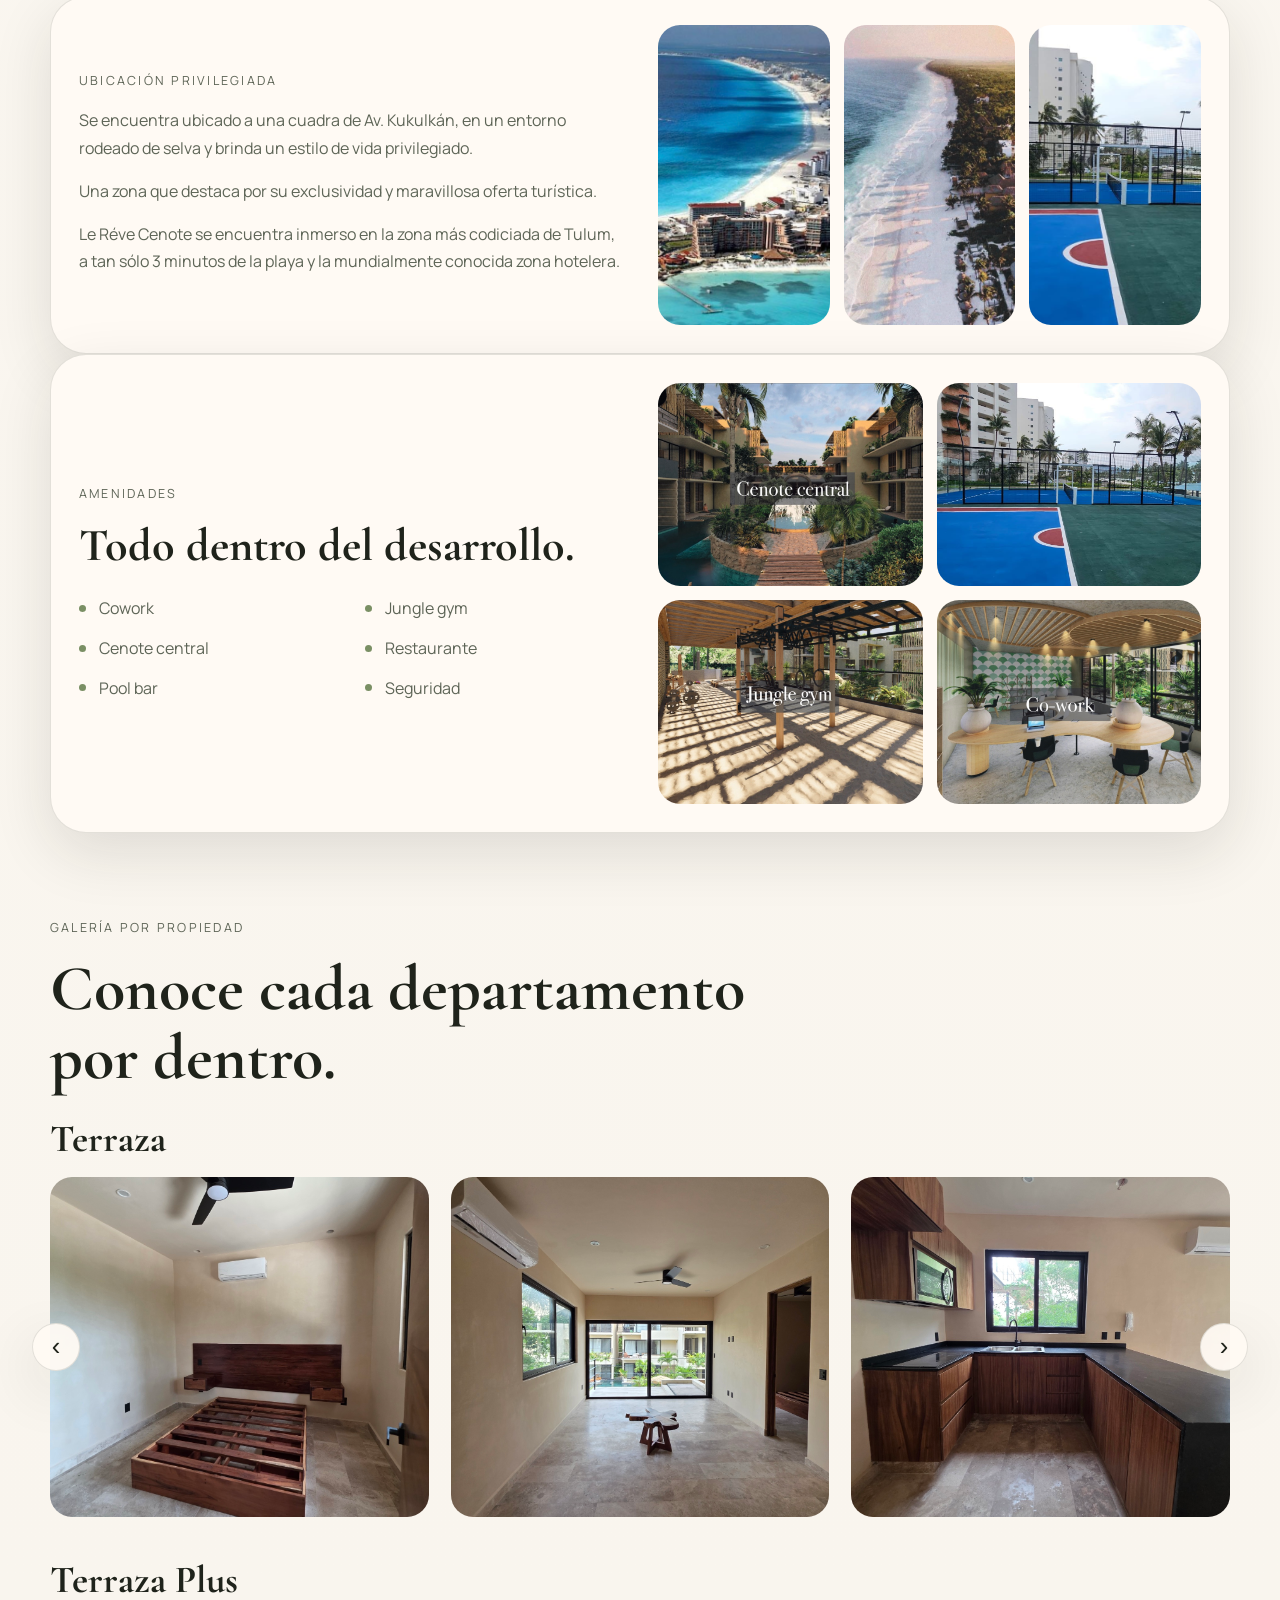
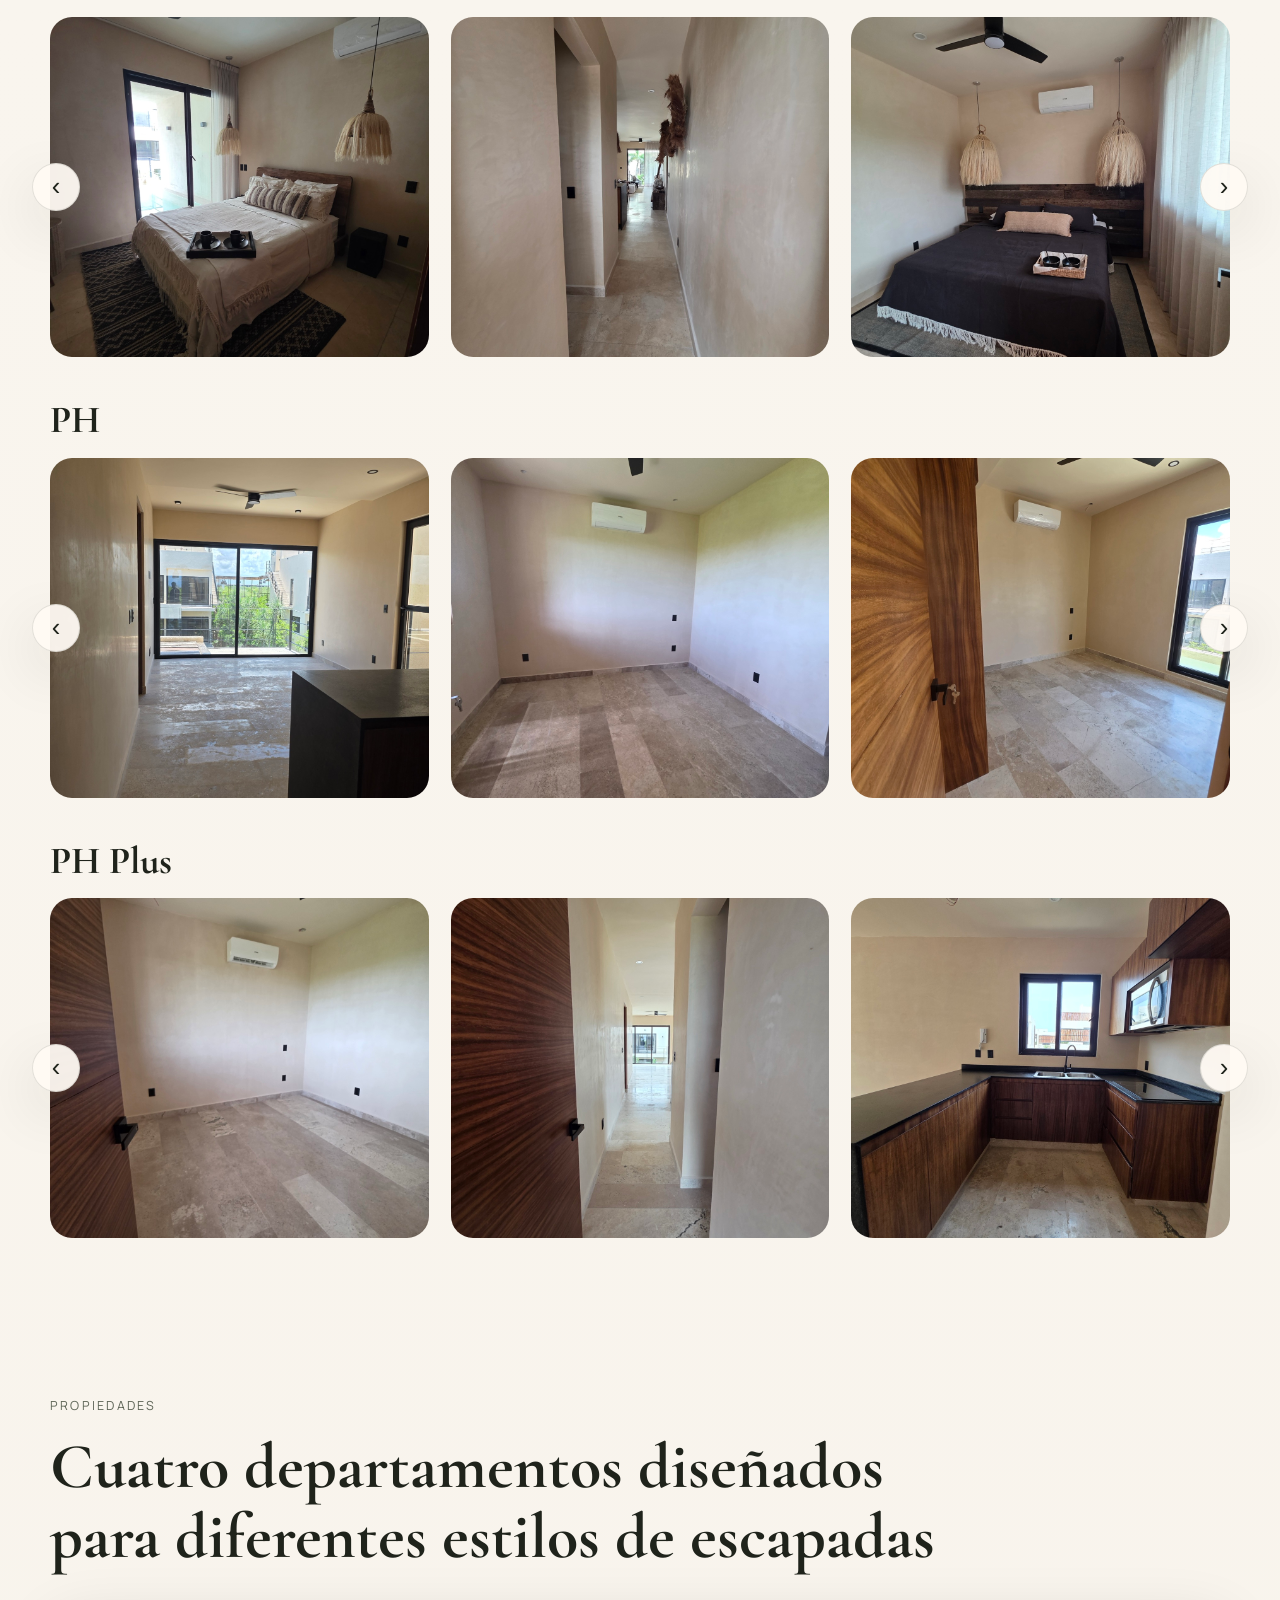
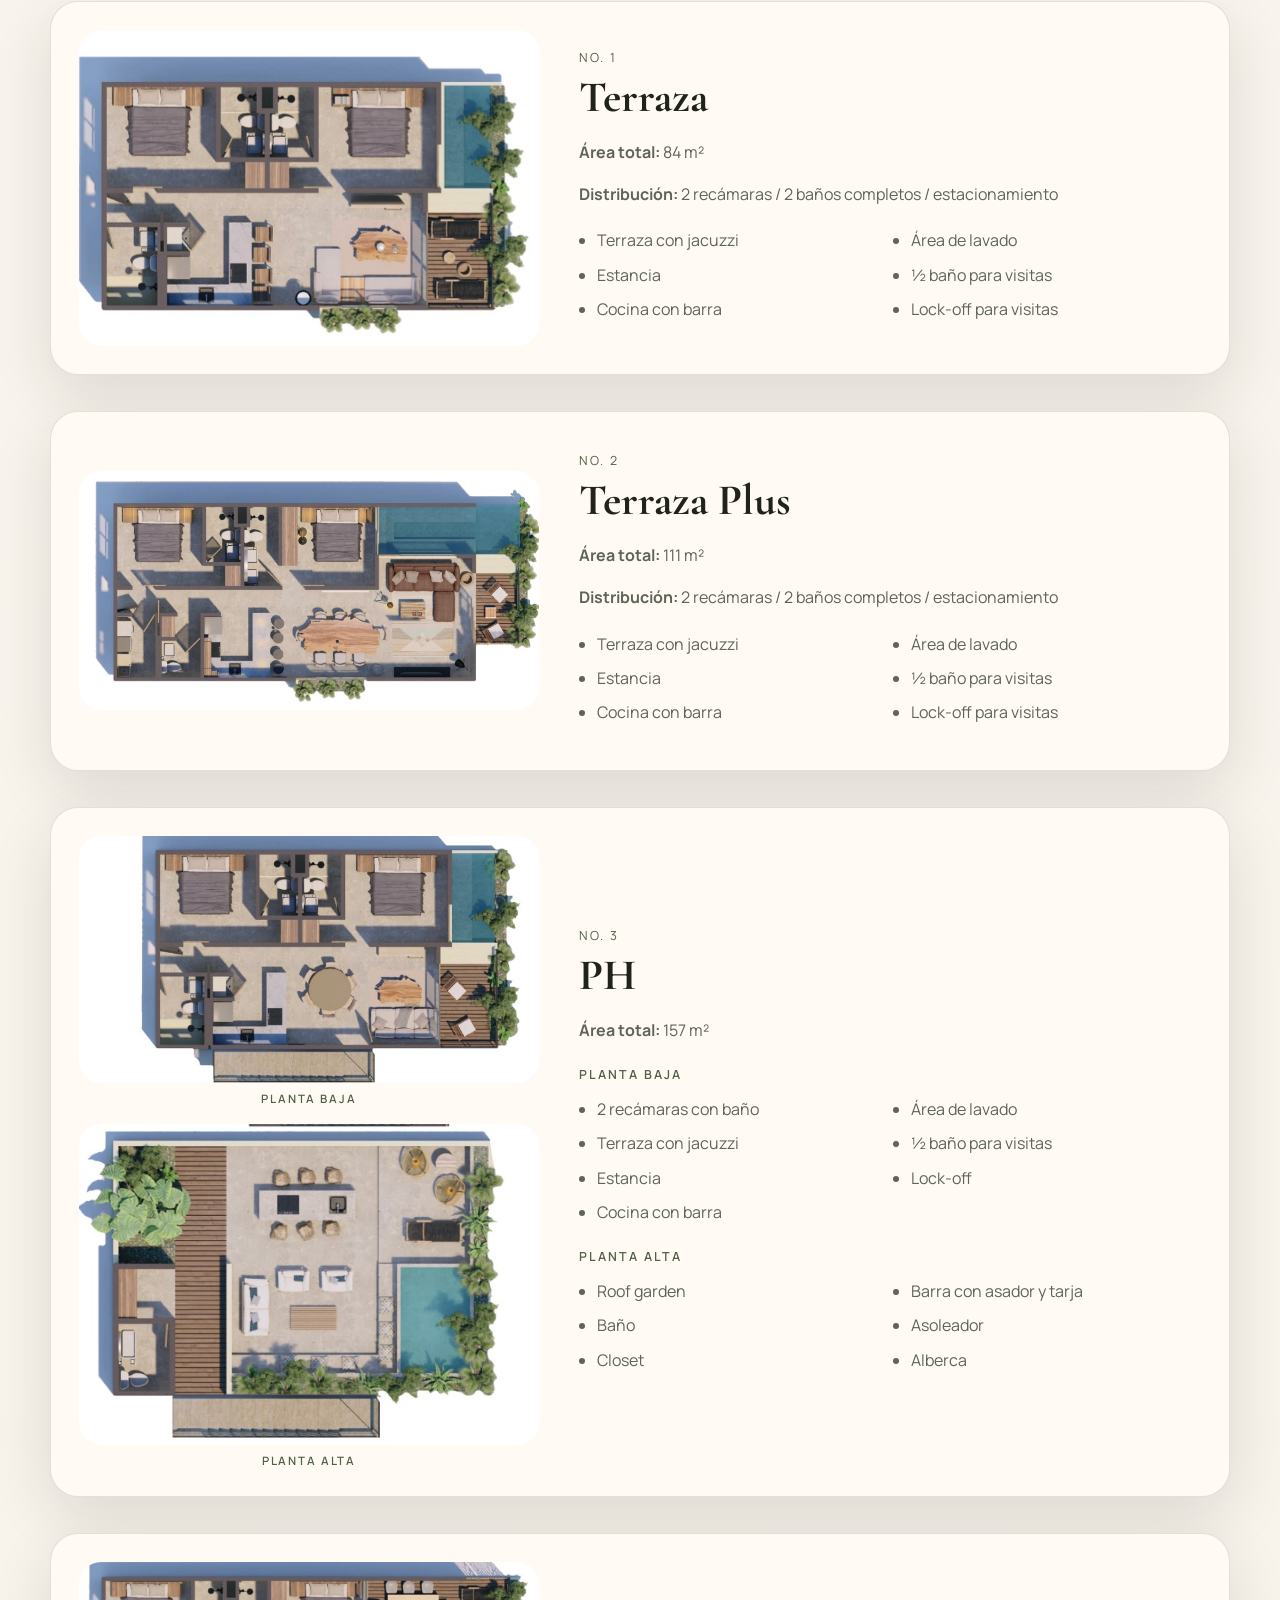
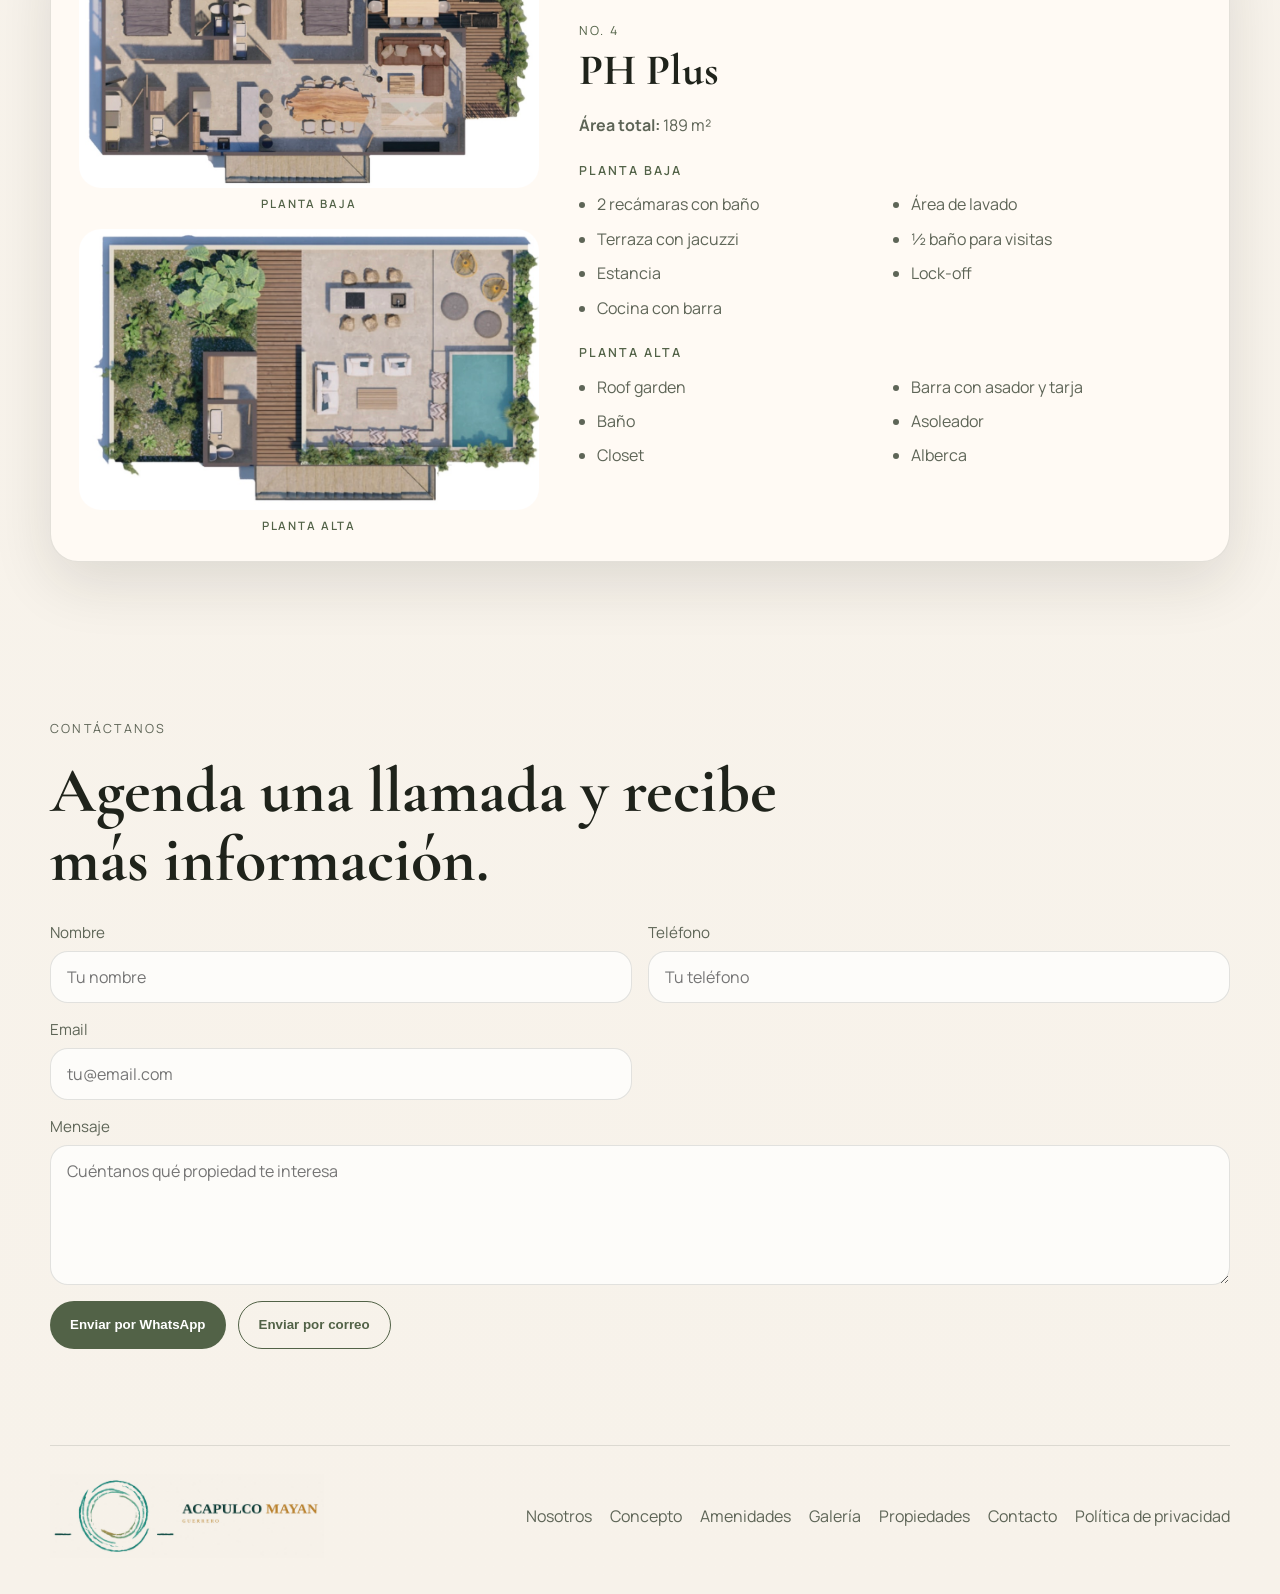
==== commit b5f3651e: "Actualiza imágenes con cancha de pádel" ====
--- a/index.html
+++ b/index.html
@@ -37,7 +37,7 @@
         <a class="button" href="#contacto">Solicitar información</a>
       </div>
       <div class="hero-media">
-        <img src="./assets/hero.jpg" alt="Vista aérea de la costa y la selva de Tulum">
+        <img src="./assets/cancha-padel.jpg" alt="Cancha de pádel del desarrollo">
       </div>
     </section>
 
@@ -64,7 +64,7 @@
           <p>Todos los servicios incluidos: limpieza, mantenimiento y concierge.</p>
         </article>
         <article class="concept-card">
-          <img loading="lazy" src="./assets/concepto-5.jpg" alt="Fachada del desarrollo rodeada de palmeras">
+          <img loading="lazy" src="./assets/cancha-padel.jpg" alt="Cancha de pádel del desarrollo">
           <p>Todo está regulado por un fideicomiso constituido con un banco de renombre.</p>
         </article>
       </div>
@@ -78,7 +78,7 @@
       <div class="gallery-grid">
         <img loading="lazy" src="./assets/galeria-1.jpg" alt="Cenote con vegetación colgante">
         <img loading="lazy" src="./assets/galeria-2.jpg" alt="Vista aérea de las albercas del desarrollo">
-        <img loading="lazy" src="./assets/galeria-3.jpg" alt="Interior con comedor y cocina con barra">
+        <img loading="lazy" src="./assets/cancha-padel.jpg" alt="Cancha de pádel del desarrollo">
         <img loading="lazy" src="./assets/galeria-4.jpg" alt="Fachada iluminada al anochecer">
         <img loading="lazy" src="./assets/galeria-5.jpg" alt="Vista del conjunto al atardecer">
         <img loading="lazy" src="./assets/galeria-6.jpg" alt="Vista cenital del conjunto y sus albercas">
@@ -95,7 +95,7 @@
       <div class="stacked-images">
         <img loading="lazy" src="./assets/ubicacion-1.jpg" alt="Vista aérea de la zona hotelera">
         <img loading="lazy" src="./assets/ubicacion-2.jpg" alt="Playa de Tulum vista desde el aire">
-        <img loading="lazy" src="./assets/ubicacion-3.jpg" alt="Ruinas de Tulum frente al mar">
+        <img loading="lazy" src="./assets/cancha-padel.jpg" alt="Cancha de pádel rodeada de palmeras">
       </div>
     </section>
 
@@ -114,7 +114,7 @@
       </div>
       <div class="amenity-photos">
         <img loading="lazy" src="./assets/amenidad-1.jpg" alt="Cenote central con cascada entre los edificios">
-        <img loading="lazy" src="./assets/amenidad-2.jpg" alt="Pool bar con barra y lámparas de madera">
+        <img loading="lazy" src="./assets/cancha-padel.jpg" alt="Cancha de pádel del desarrollo">
         <img loading="lazy" src="./assets/amenidad-3.jpg" alt="Jungle gym bajo pérgola de madera">
         <img loading="lazy" src="./assets/amenidad-4.jpg" alt="Área de cowork con mesa de trabajo">
       </div>
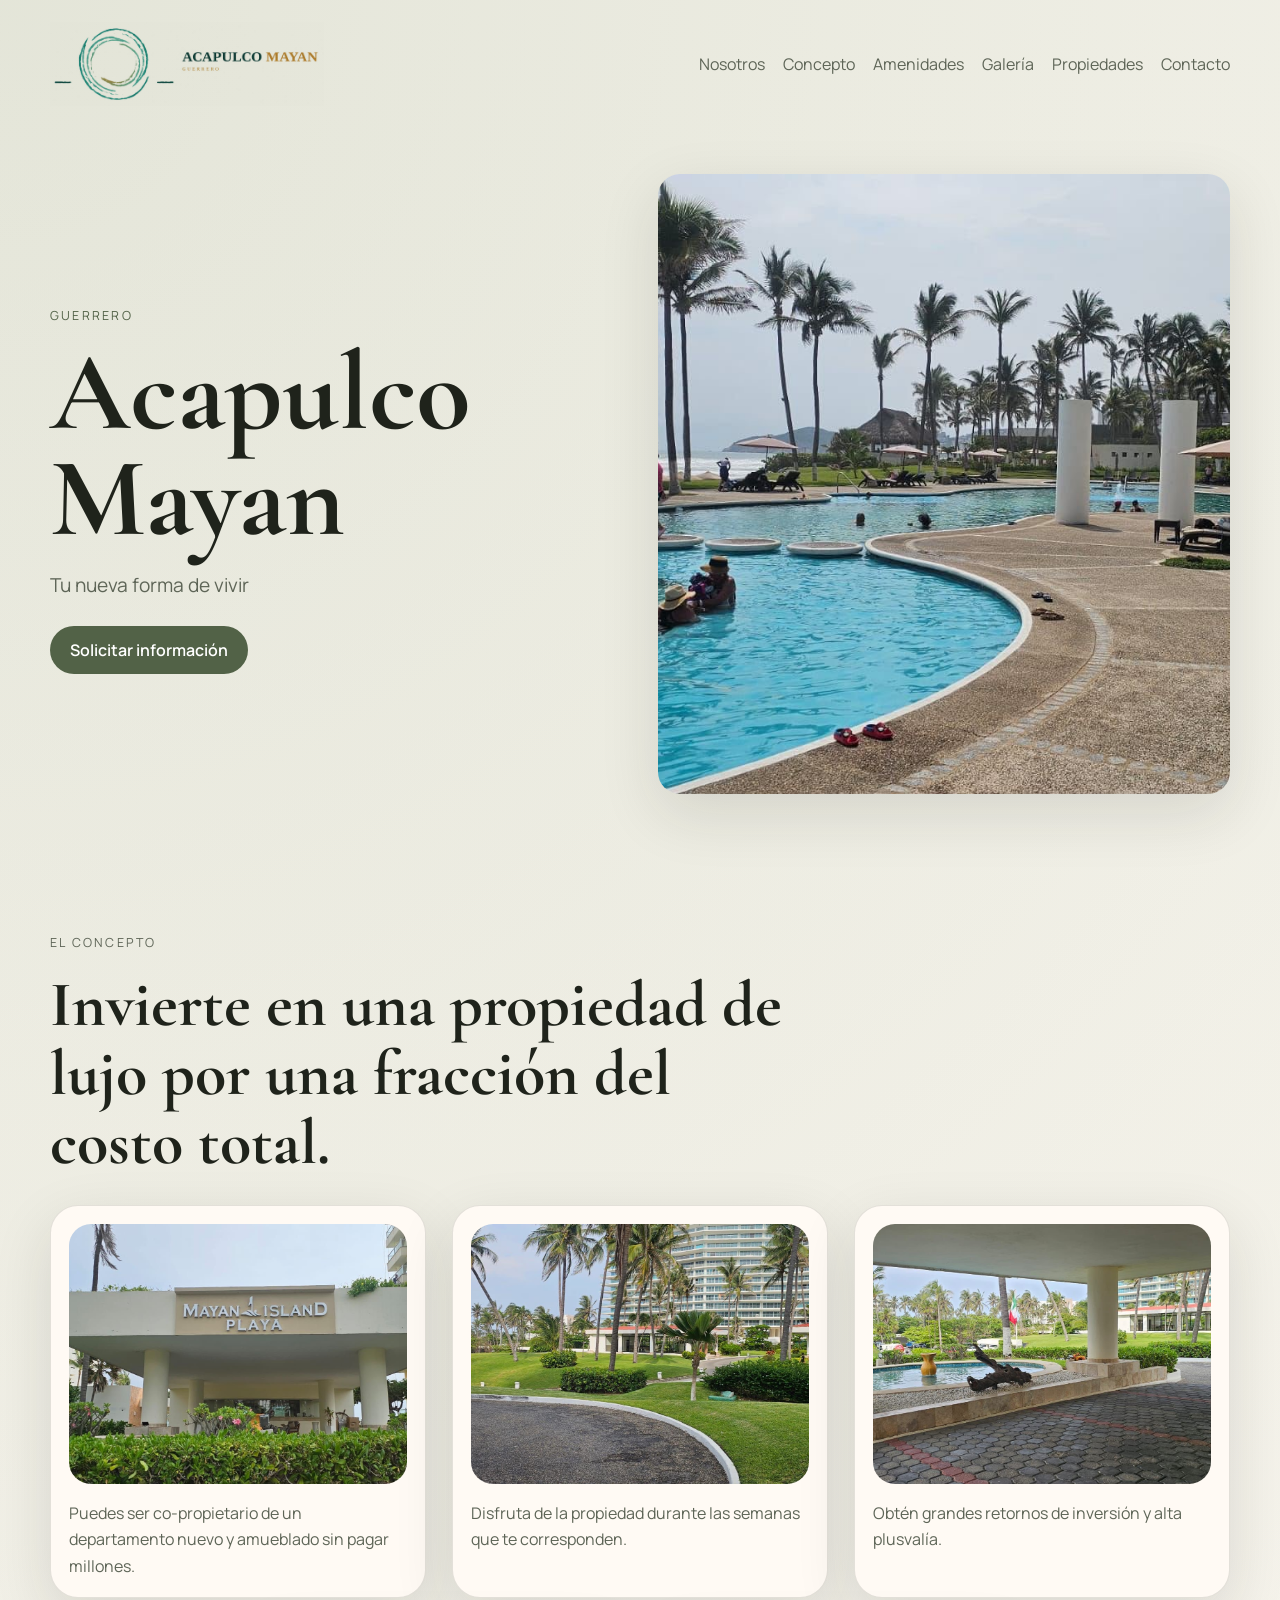
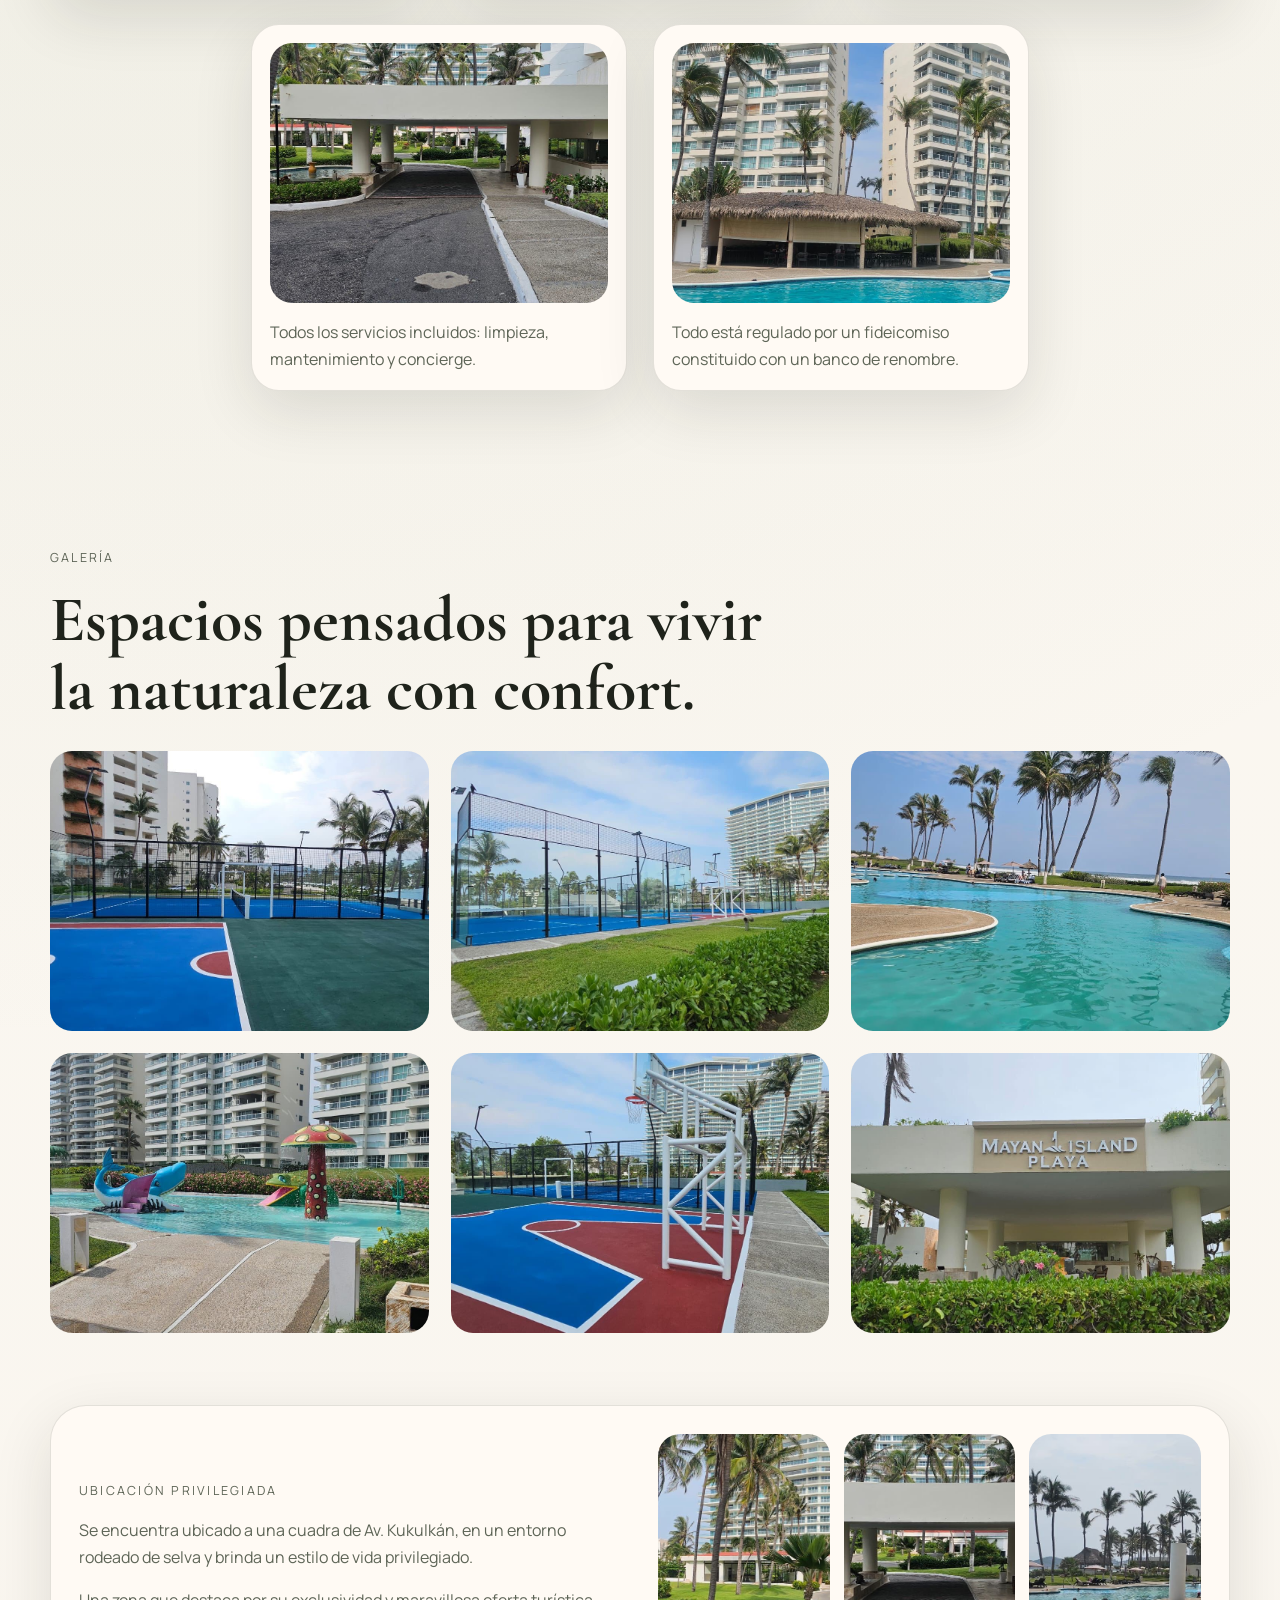
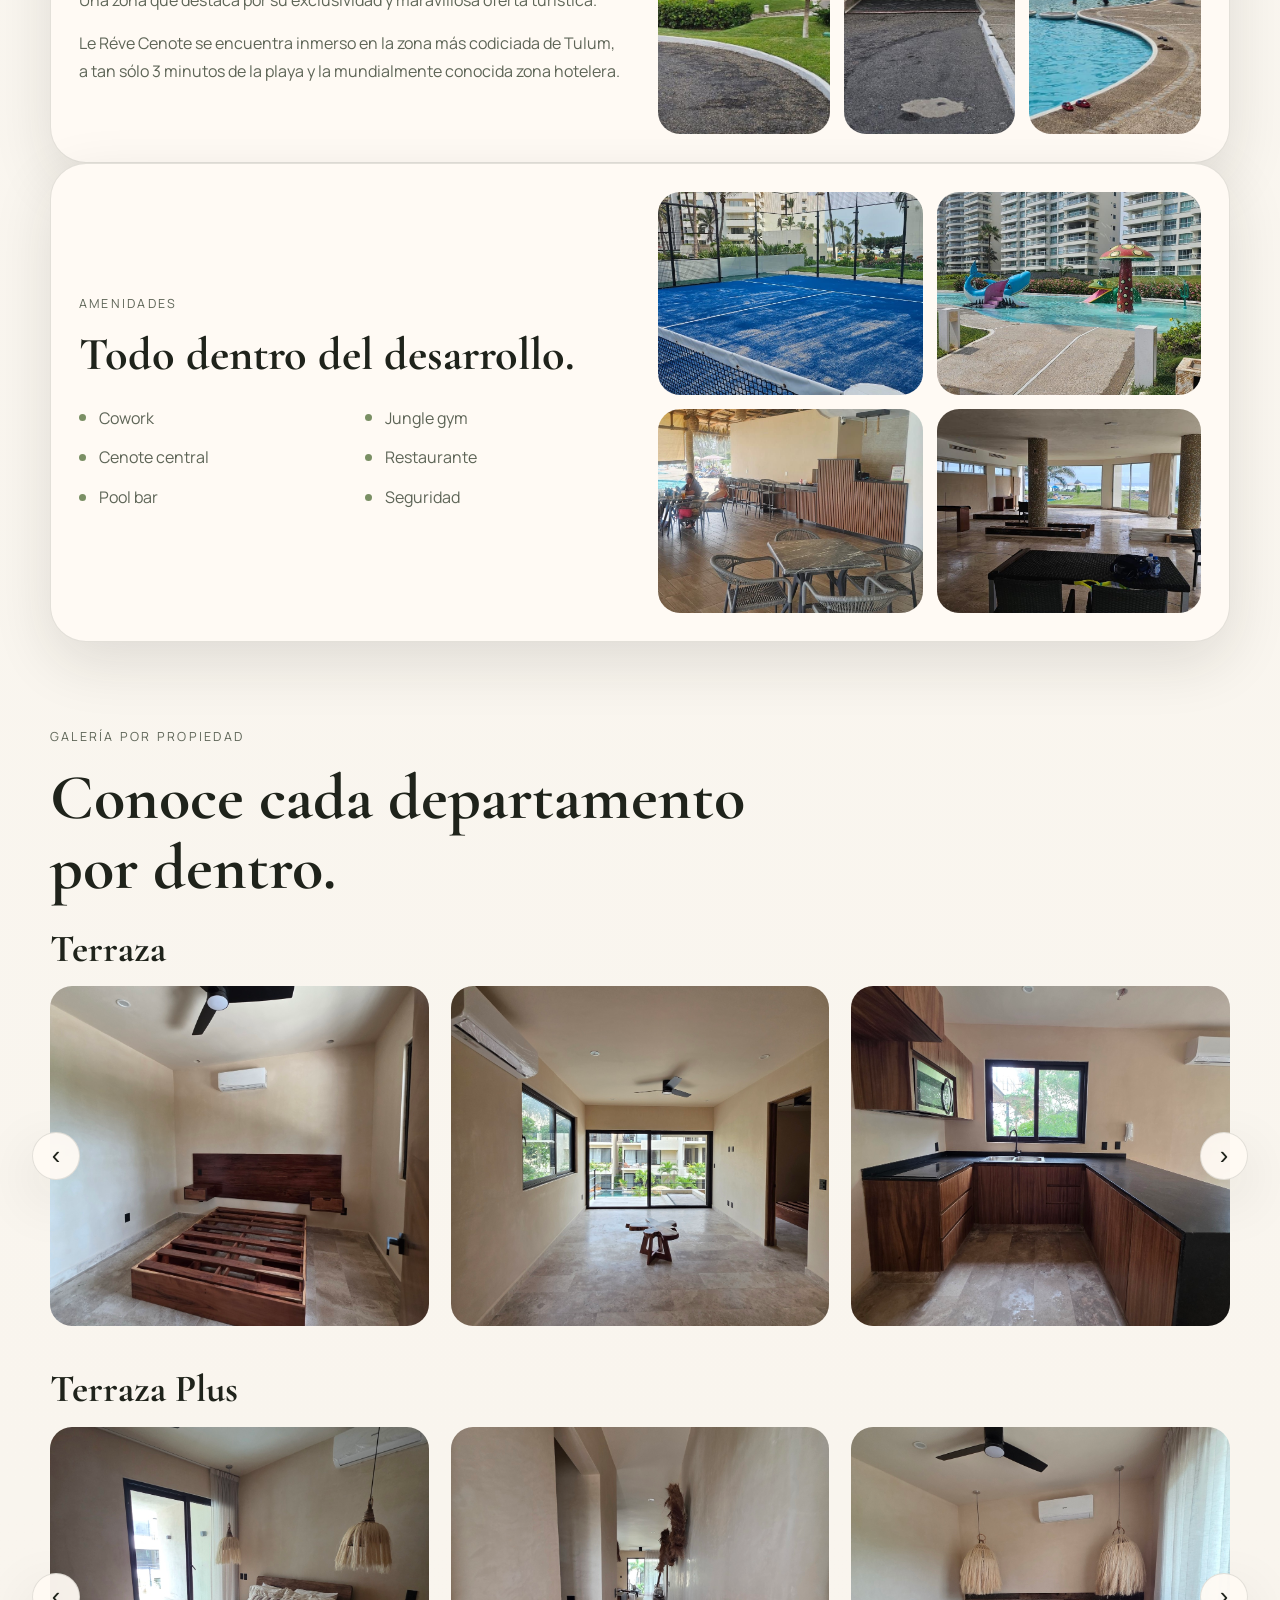
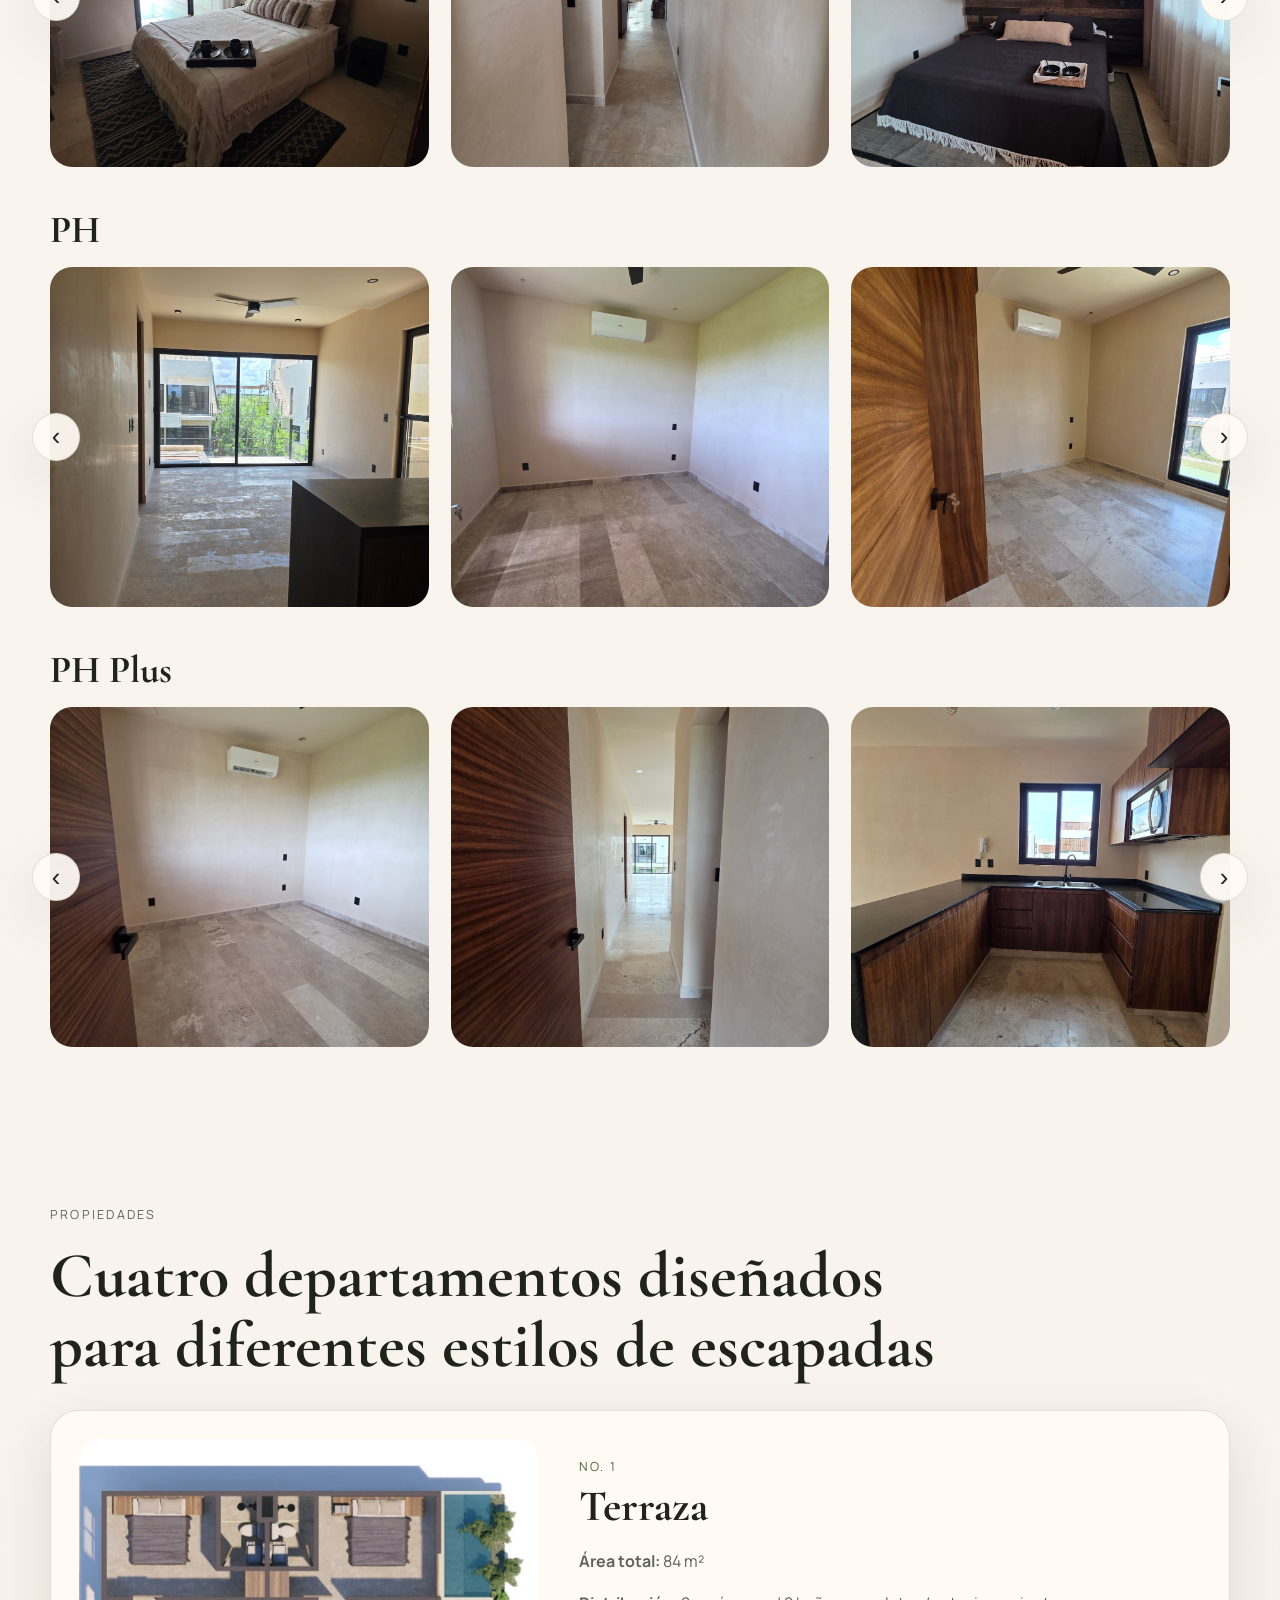
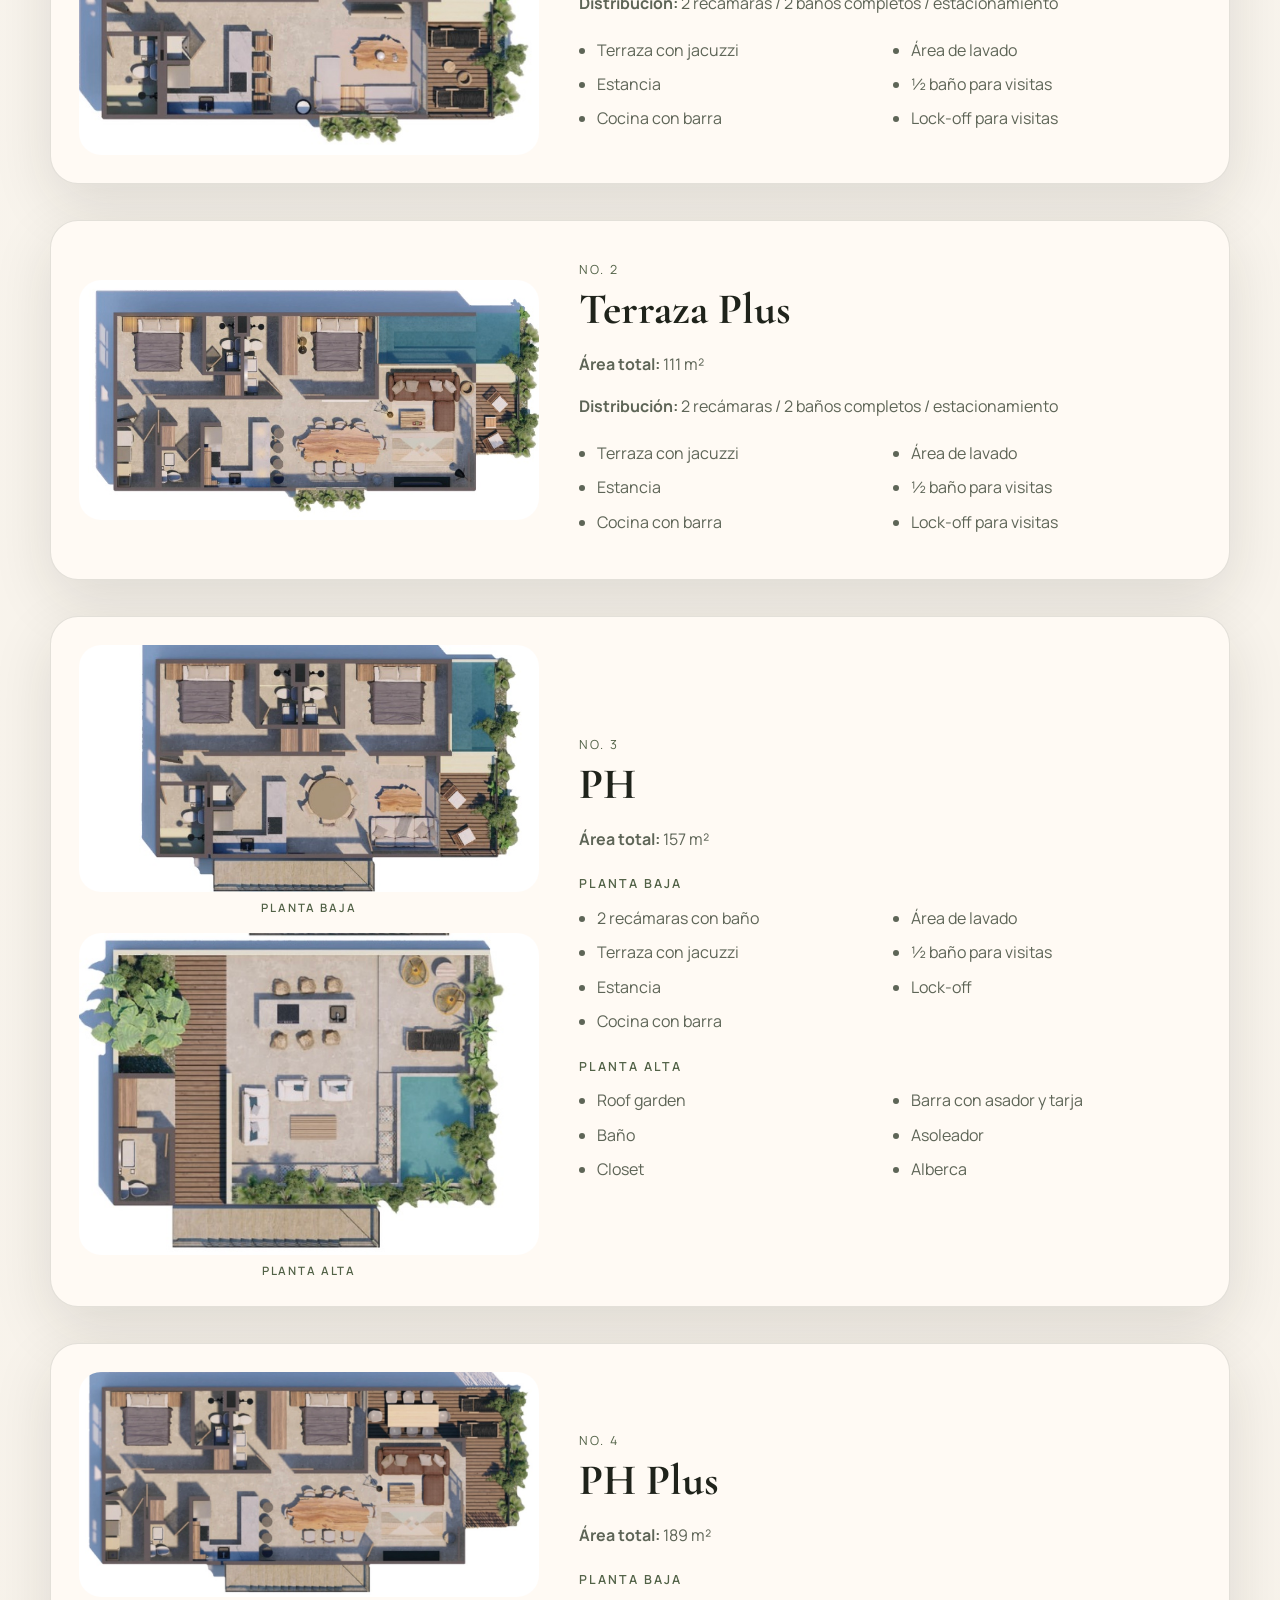
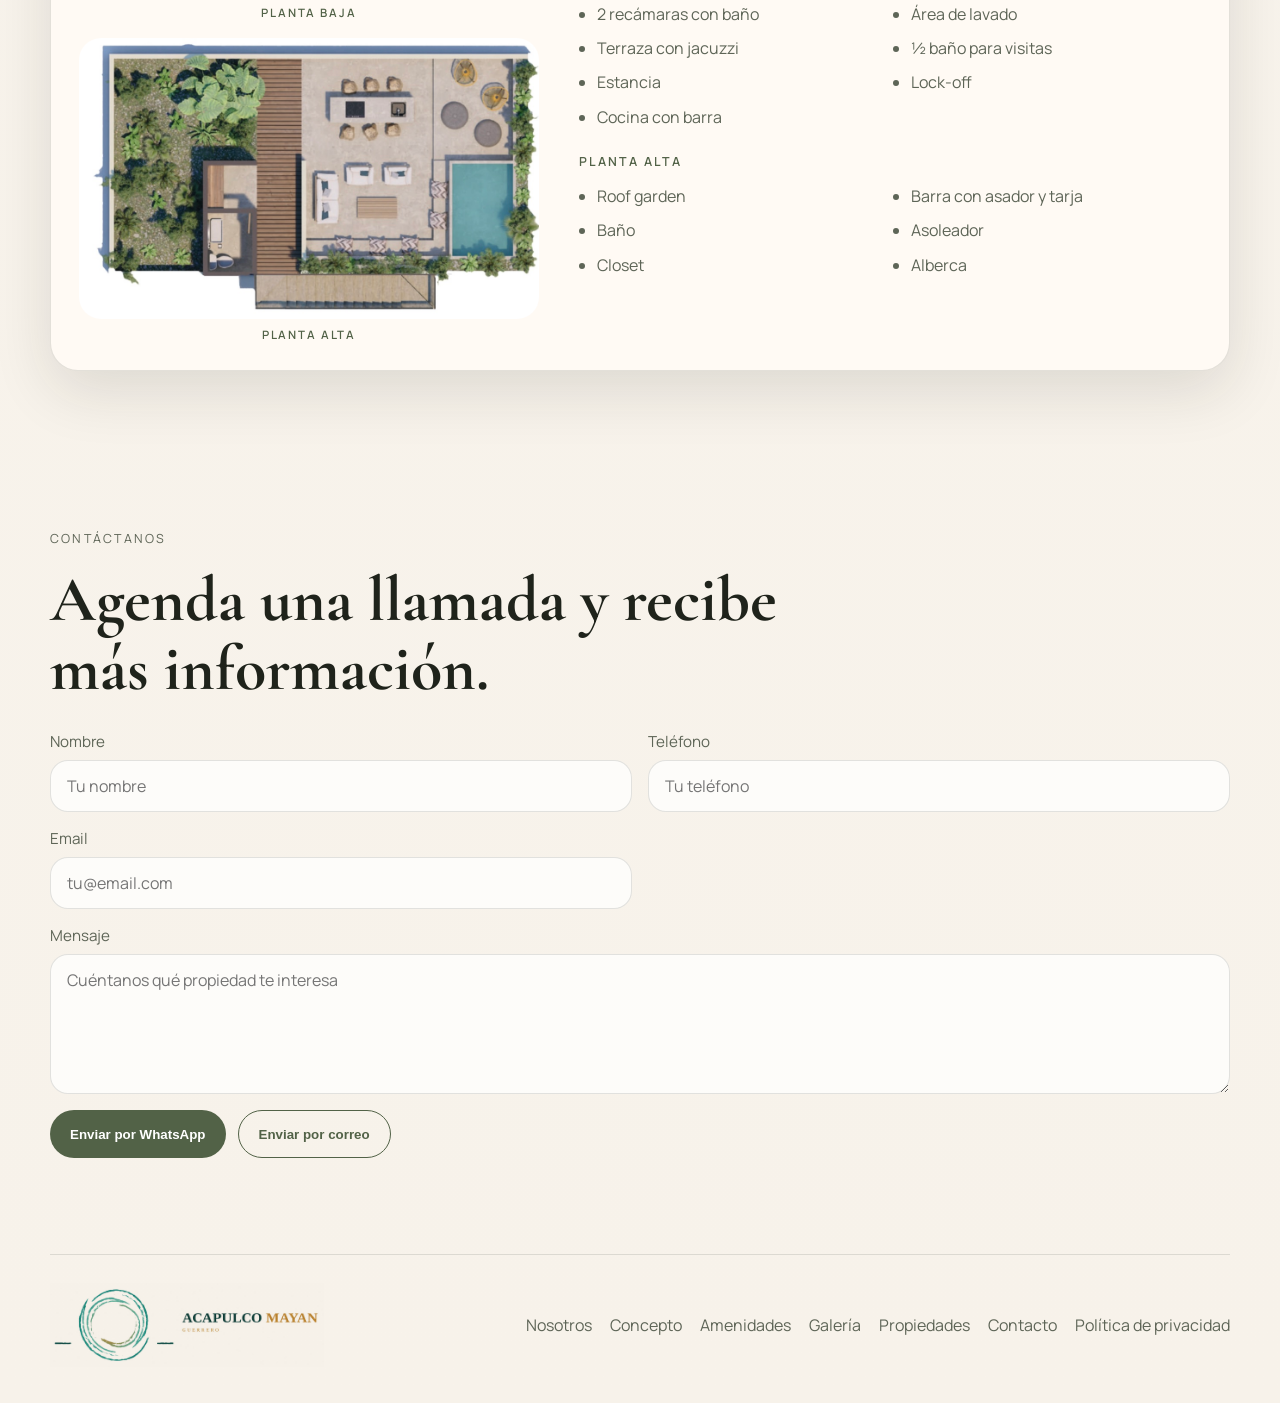
==== commit 489f84e3: "Actualiza galeria con fotos de Mayan Island" ====
--- a/index.html
+++ b/index.html
@@ -37,7 +37,7 @@
         <a class="button" href="#contacto">Solicitar información</a>
       </div>
       <div class="hero-media">
-        <img src="./assets/cancha-padel.jpg" alt="Cancha de pádel del desarrollo">
+        <img src="./assets/mayan-05.jpg" alt="Alberca y playa de Mayan Island">
       </div>
     </section>
 
@@ -48,23 +48,23 @@
       </div>
       <div class="concept-grid">
         <article class="concept-card">
-          <img loading="lazy" src="./assets/concepto-1.jpg" alt="Cenote de aguas turquesa">
+          <img loading="lazy" src="./assets/mayan-15.jpg" alt="Acceso principal de Mayan Island Playa">
           <p>Puedes ser co-propietario de un departamento nuevo y amueblado sin pagar millones.</p>
         </article>
         <article class="concept-card">
-          <img loading="lazy" src="./assets/concepto-2.jpg" alt="Vista nocturna del desarrollo y sus albercas">
+          <img loading="lazy" src="./assets/mayan-06.jpg" alt="Jardines y edificios de Mayan Island">
           <p>Disfruta de la propiedad durante las semanas que te corresponden.</p>
         </article>
         <article class="concept-card">
-          <img loading="lazy" src="./assets/concepto-3.jpg" alt="Interior con comedor y cocina con barra">
+          <img loading="lazy" src="./assets/mayan-16.jpg" alt="Acceso cubierto y fuente del desarrollo">
           <p>Obtén grandes retornos de inversión y alta plusvalía.</p>
         </article>
         <article class="concept-card">
-          <img loading="lazy" src="./assets/concepto-4.jpg" alt="Andador central entre albercas y vegetación">
+          <img loading="lazy" src="./assets/mayan-17.jpg" alt="Entrada y áreas verdes de Mayan Island">
           <p>Todos los servicios incluidos: limpieza, mantenimiento y concierge.</p>
         </article>
         <article class="concept-card">
-          <img loading="lazy" src="./assets/cancha-padel.jpg" alt="Cancha de pádel del desarrollo">
+          <img loading="lazy" src="./assets/mayan-04.jpg" alt="Alberca y palapa del desarrollo">
           <p>Todo está regulado por un fideicomiso constituido con un banco de renombre.</p>
         </article>
       </div>
@@ -76,12 +76,12 @@
         <h2>Espacios pensados para vivir la naturaleza con confort.</h2>
       </div>
       <div class="gallery-grid">
-        <img loading="lazy" src="./assets/galeria-1.jpg" alt="Cenote con vegetación colgante">
-        <img loading="lazy" src="./assets/galeria-2.jpg" alt="Vista aérea de las albercas del desarrollo">
-        <img loading="lazy" src="./assets/cancha-padel.jpg" alt="Cancha de pádel del desarrollo">
-        <img loading="lazy" src="./assets/galeria-4.jpg" alt="Fachada iluminada al anochecer">
-        <img loading="lazy" src="./assets/galeria-5.jpg" alt="Vista del conjunto al atardecer">
-        <img loading="lazy" src="./assets/galeria-6.jpg" alt="Vista cenital del conjunto y sus albercas">
+        <img loading="lazy" src="./assets/mayan-01.jpg" alt="Cancha de pádel y áreas deportivas">
+        <img loading="lazy" src="./assets/mayan-02.jpg" alt="Cancha deportiva entre jardines y palmeras">
+        <img loading="lazy" src="./assets/mayan-10.jpg" alt="Alberca frente al mar">
+        <img loading="lazy" src="./assets/mayan-07.jpg" alt="Alberca infantil con juegos acuáticos">
+        <img loading="lazy" src="./assets/mayan-14.jpg" alt="Cancha deportiva y jardines">
+        <img loading="lazy" src="./assets/mayan-15.jpg" alt="Acceso principal de Mayan Island Playa">
       </div>
     </section>
 
@@ -93,9 +93,9 @@
         <p>Le Réve Cenote se encuentra inmerso en la zona más codiciada de Tulum, a tan sólo 3 minutos de la playa y la mundialmente conocida zona hotelera.</p>
       </div>
       <div class="stacked-images">
-        <img loading="lazy" src="./assets/ubicacion-1.jpg" alt="Vista aérea de la zona hotelera">
-        <img loading="lazy" src="./assets/ubicacion-2.jpg" alt="Playa de Tulum vista desde el aire">
-        <img loading="lazy" src="./assets/cancha-padel.jpg" alt="Cancha de pádel rodeada de palmeras">
+        <img loading="lazy" src="./assets/mayan-06.jpg" alt="Jardines y edificios de Mayan Island">
+        <img loading="lazy" src="./assets/mayan-17.jpg" alt="Entrada y áreas verdes de Mayan Island">
+        <img loading="lazy" src="./assets/mayan-05.jpg" alt="Alberca y playa de Mayan Island">
       </div>
     </section>
 
@@ -113,10 +113,10 @@
         </ul>
       </div>
       <div class="amenity-photos">
-        <img loading="lazy" src="./assets/amenidad-1.jpg" alt="Cenote central con cascada entre los edificios">
-        <img loading="lazy" src="./assets/cancha-padel.jpg" alt="Cancha de pádel del desarrollo">
-        <img loading="lazy" src="./assets/amenidad-3.jpg" alt="Jungle gym bajo pérgola de madera">
-        <img loading="lazy" src="./assets/amenidad-4.jpg" alt="Área de cowork con mesa de trabajo">
+        <img loading="lazy" src="./assets/mayan-11.jpg" alt="Cancha de pádel del desarrollo">
+        <img loading="lazy" src="./assets/mayan-07.jpg" alt="Alberca infantil con juegos acuáticos">
+        <img loading="lazy" src="./assets/mayan-08.jpg" alt="Bar junto a la alberca">
+        <img loading="lazy" src="./assets/mayan-18.jpg" alt="Salón de juegos con vista al mar">
       </div>
     </section>
 
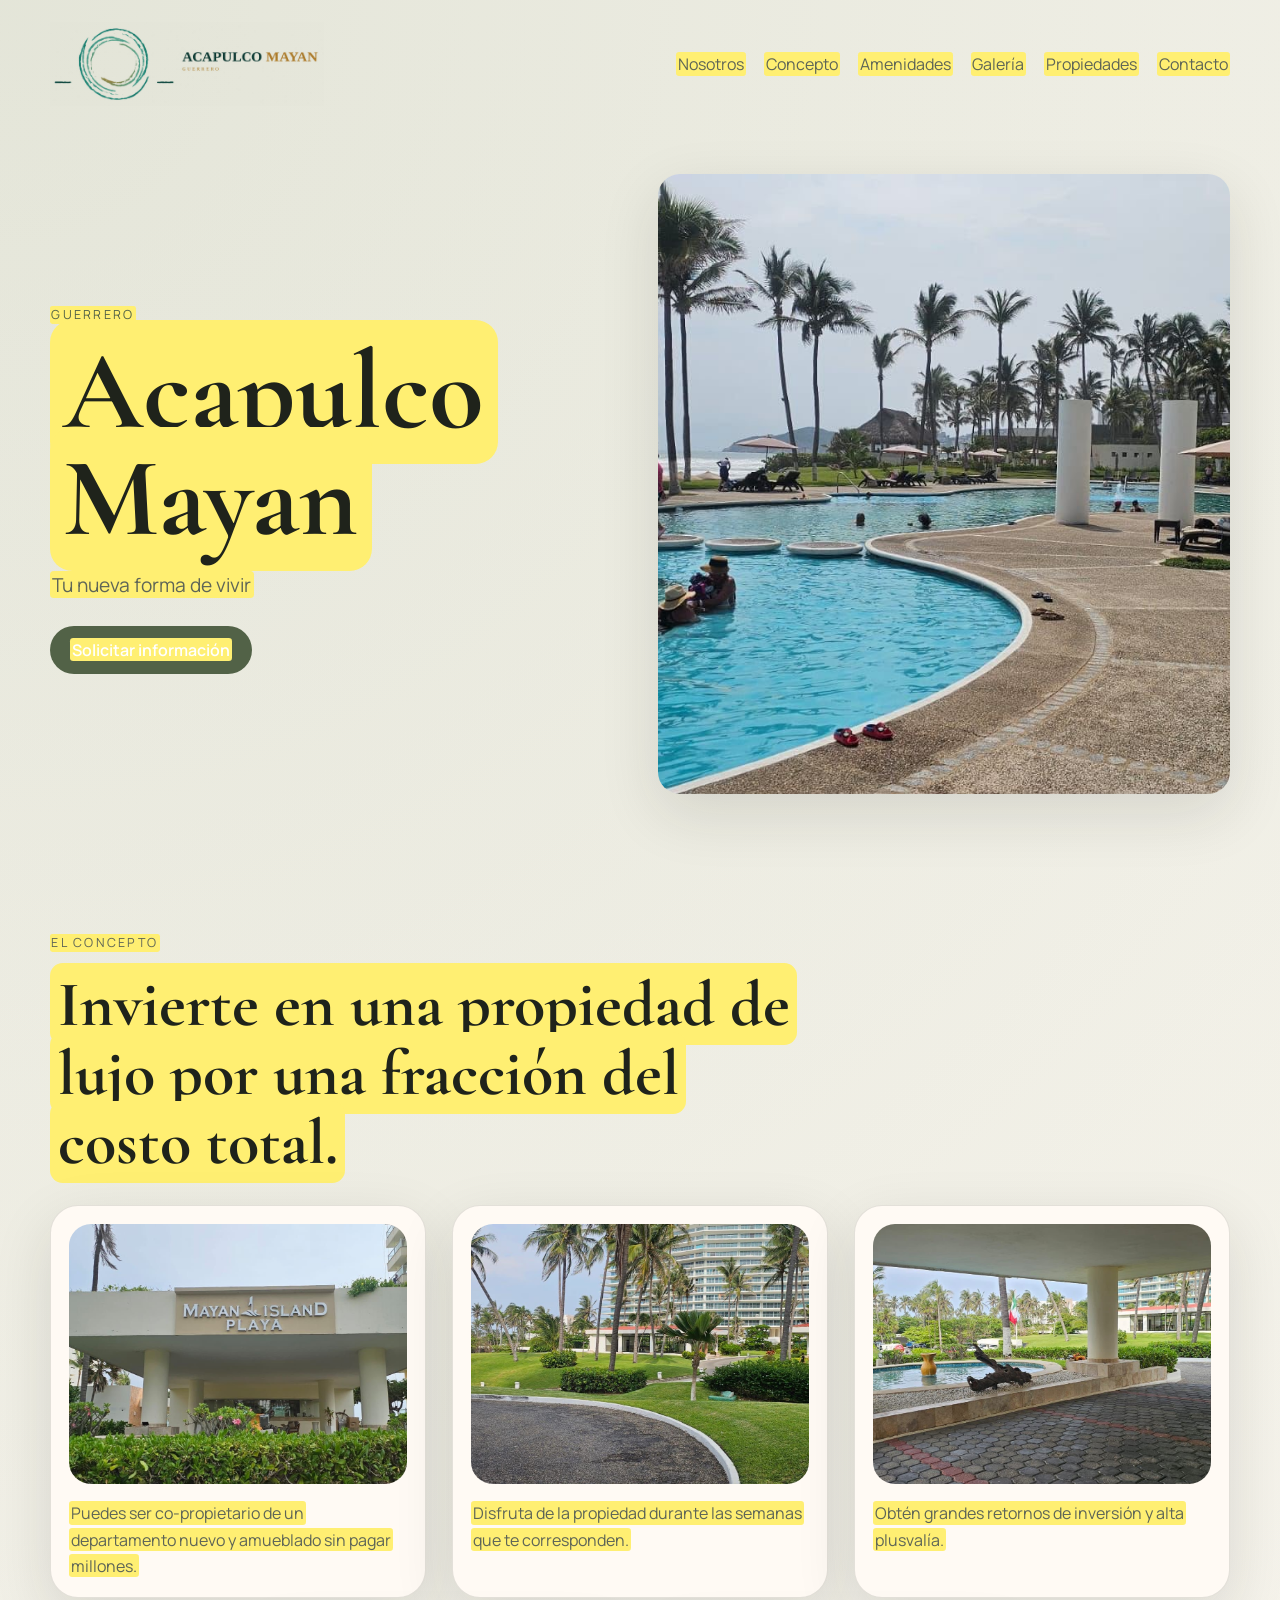
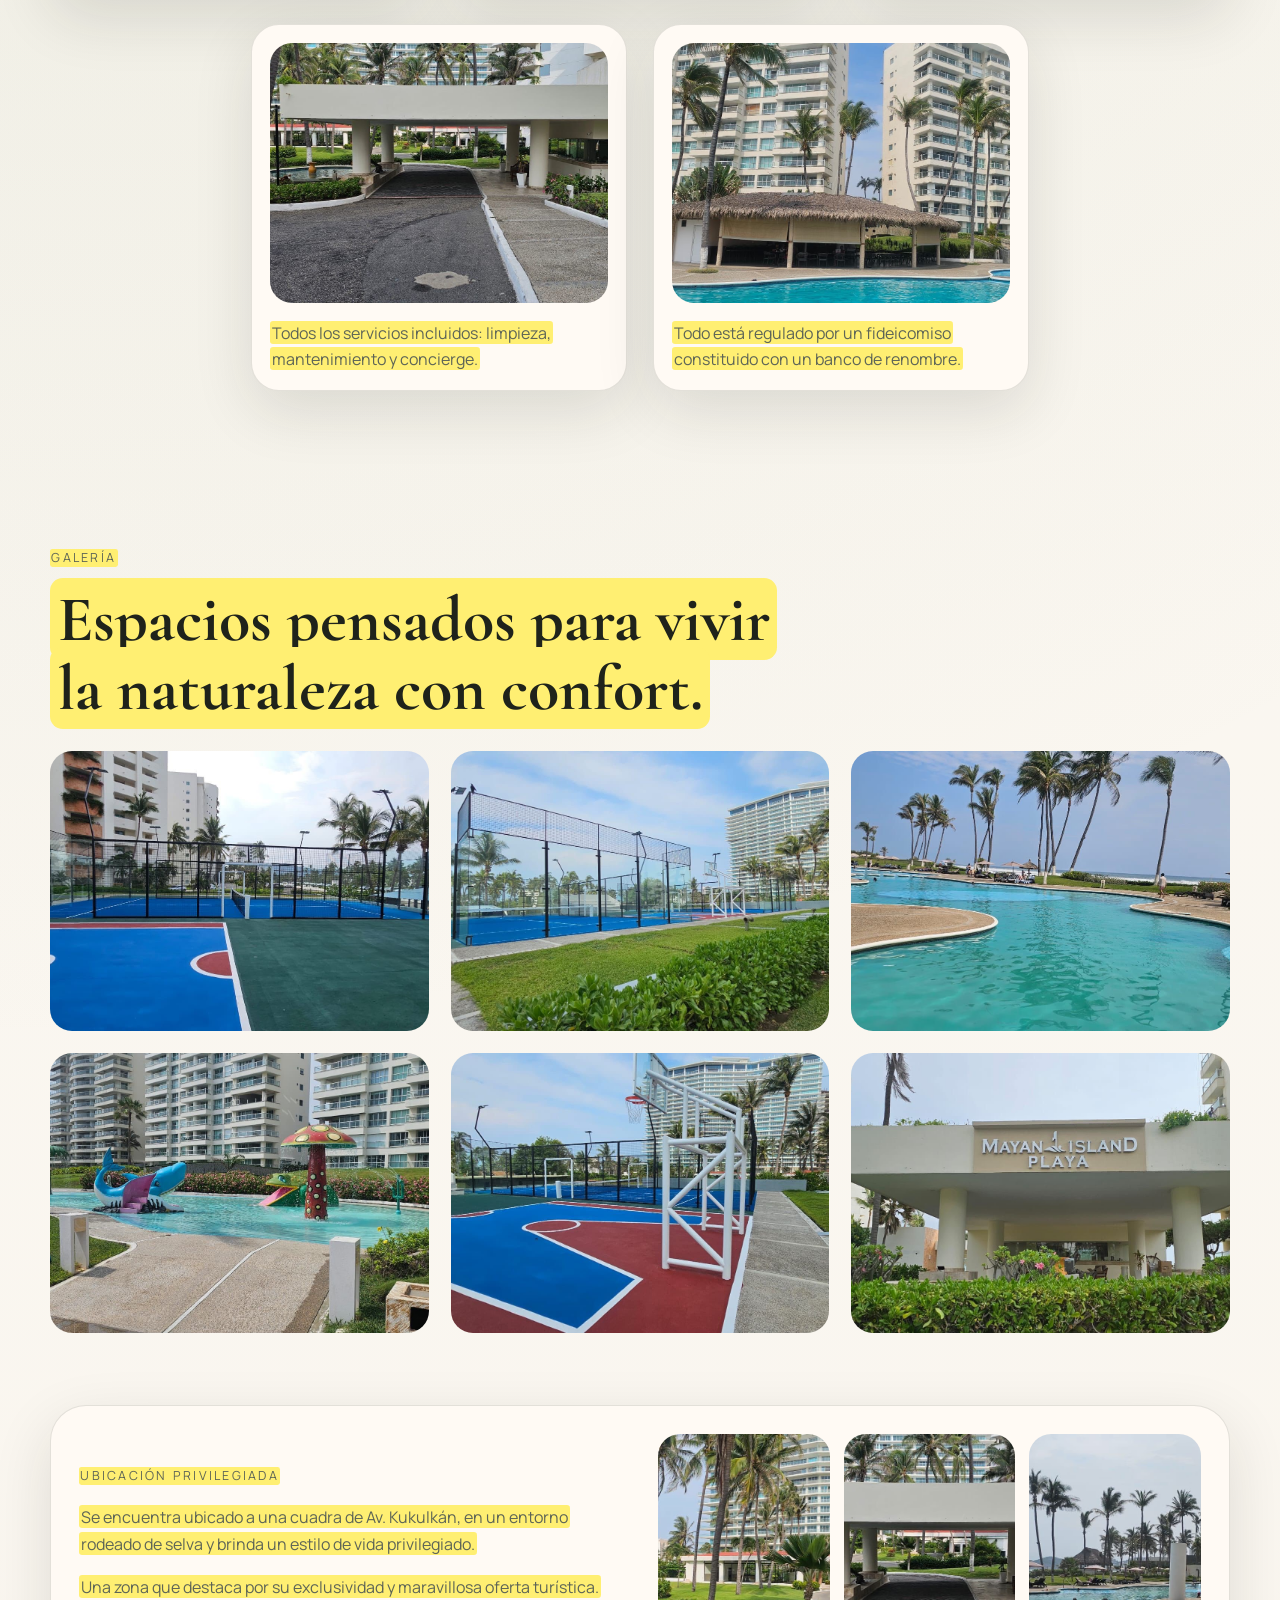
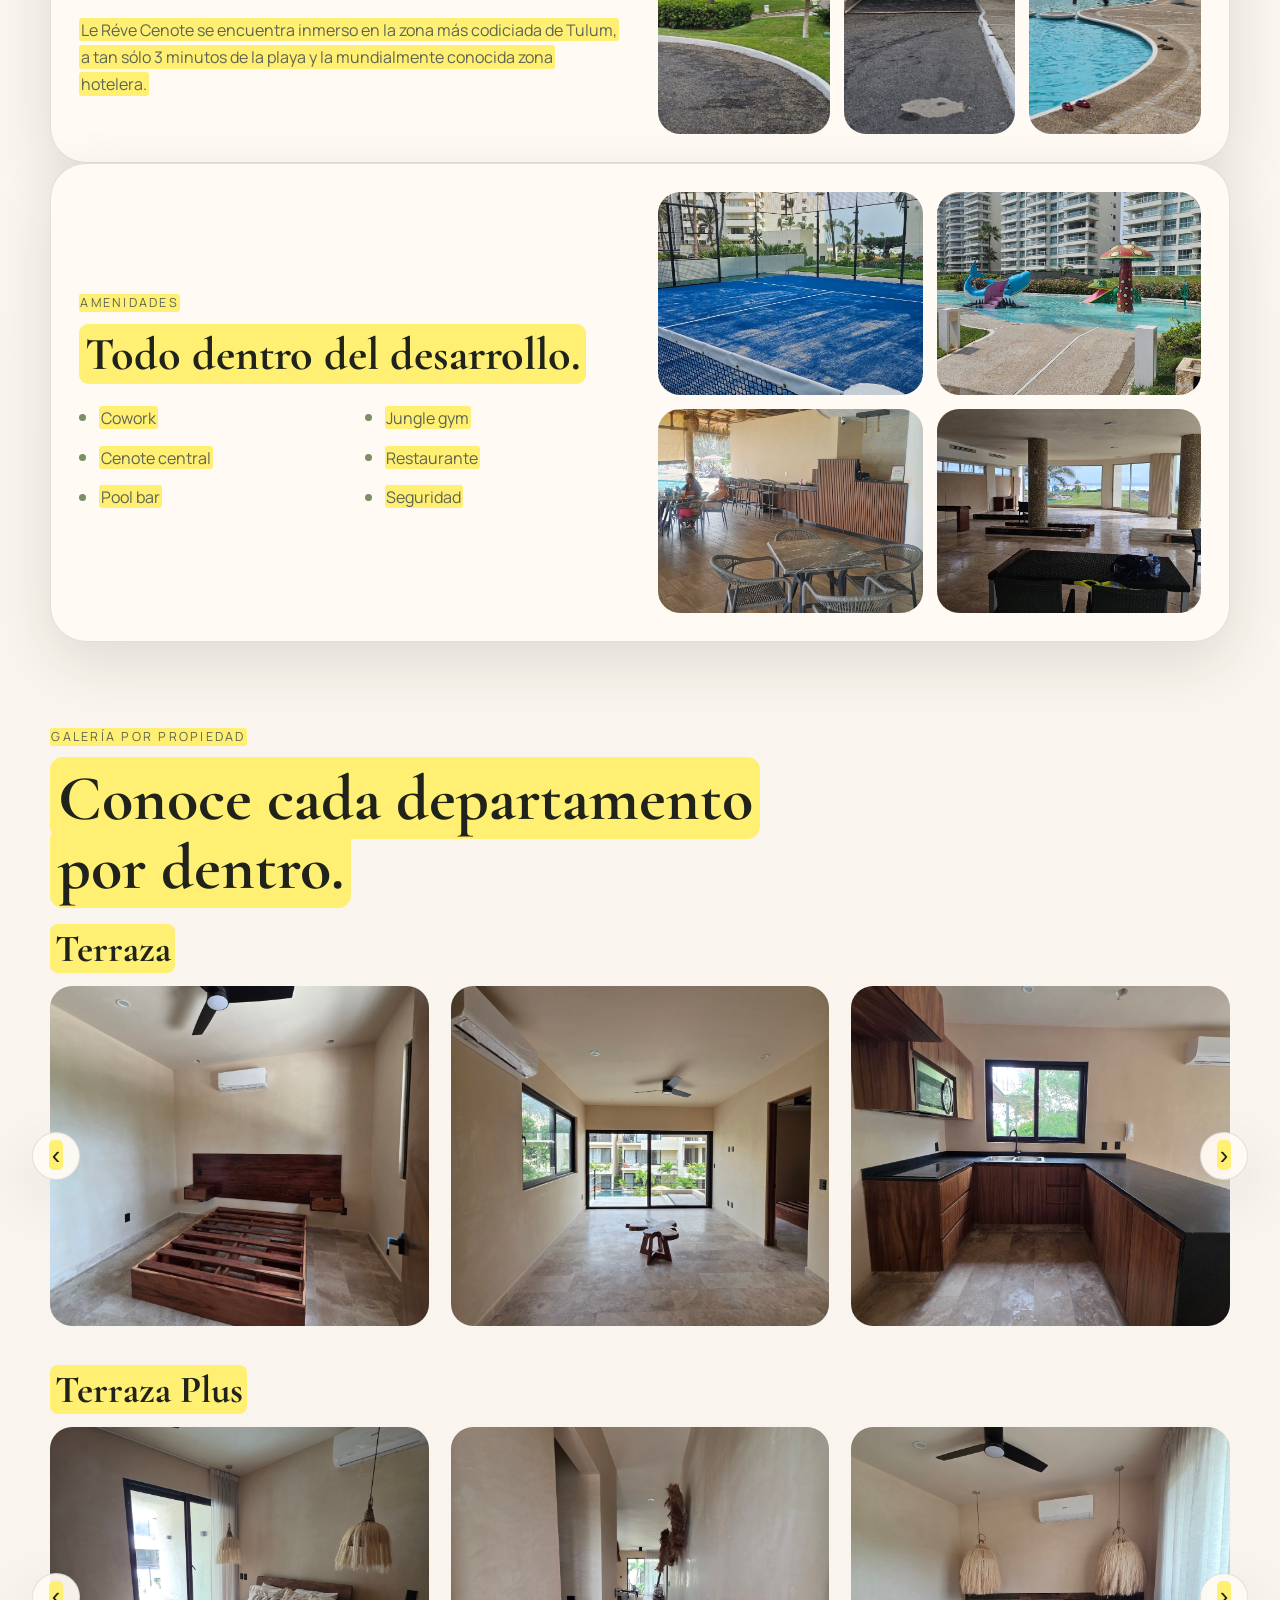
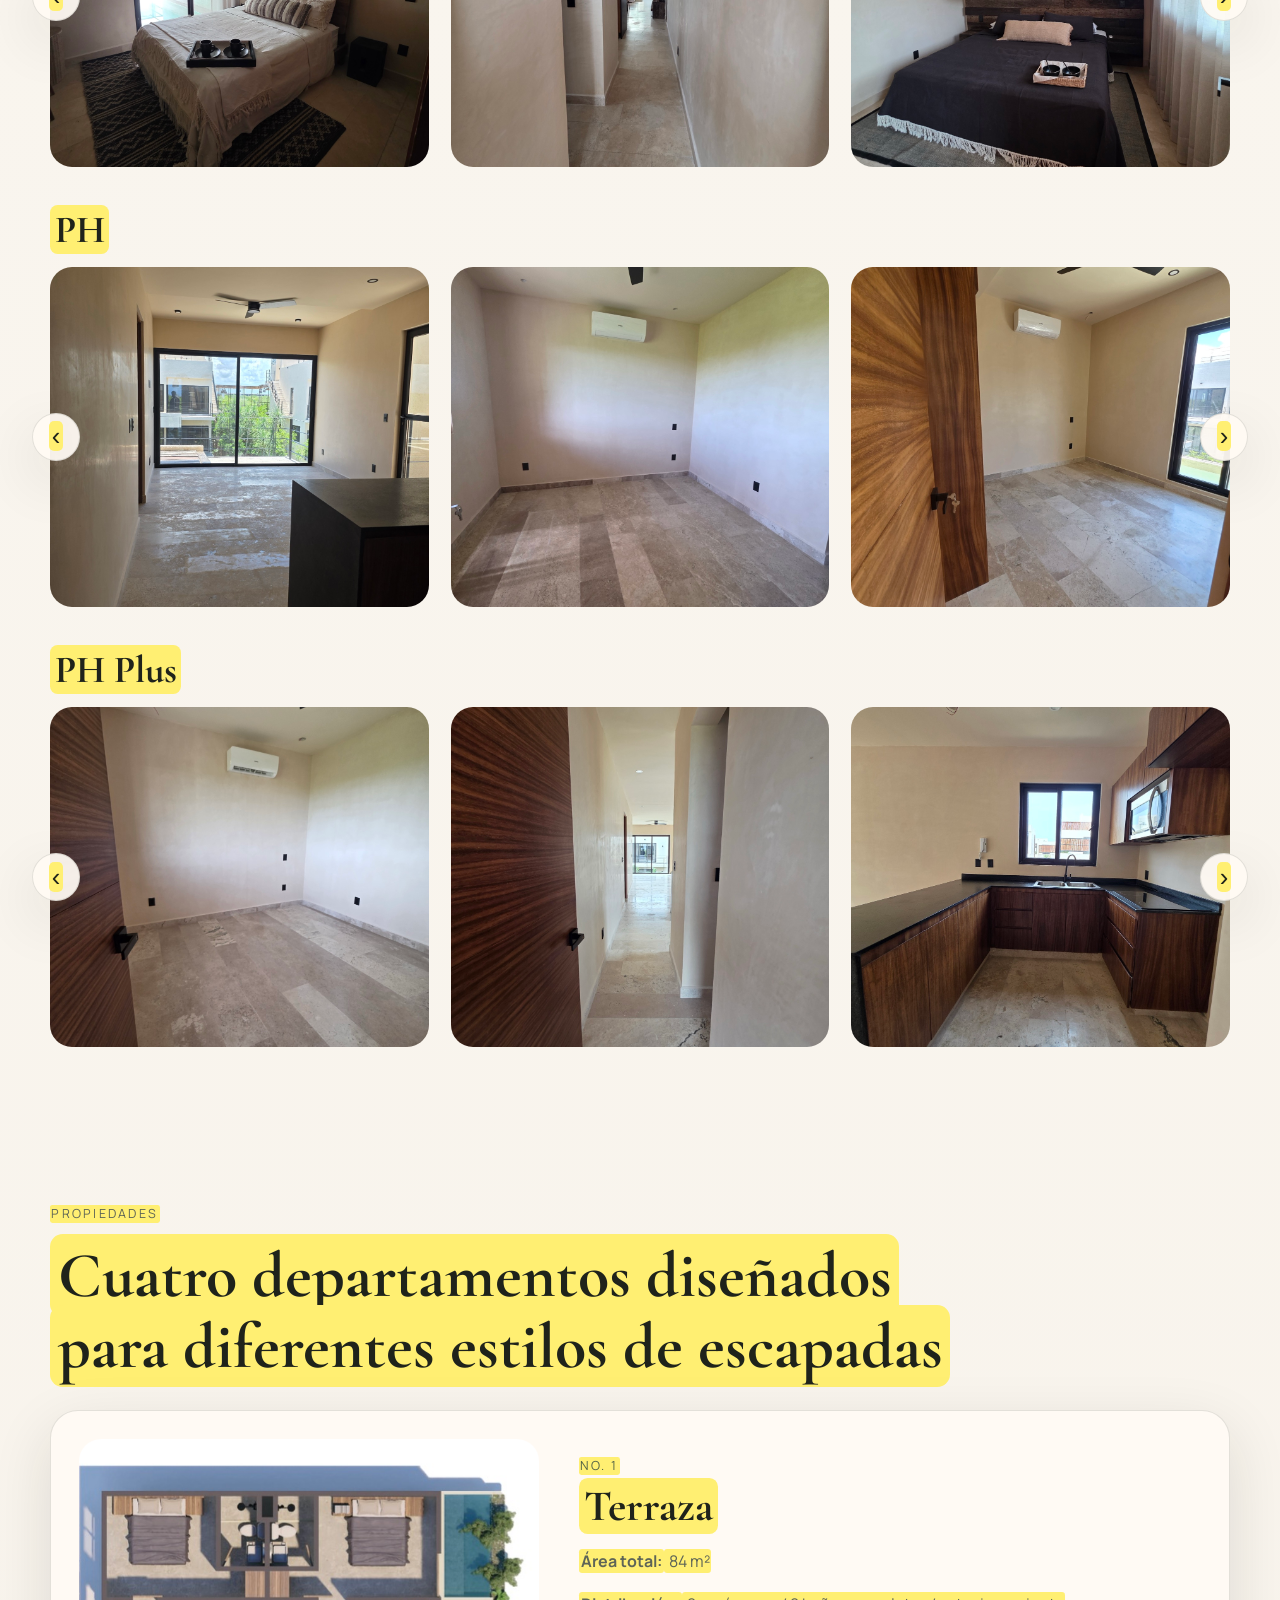
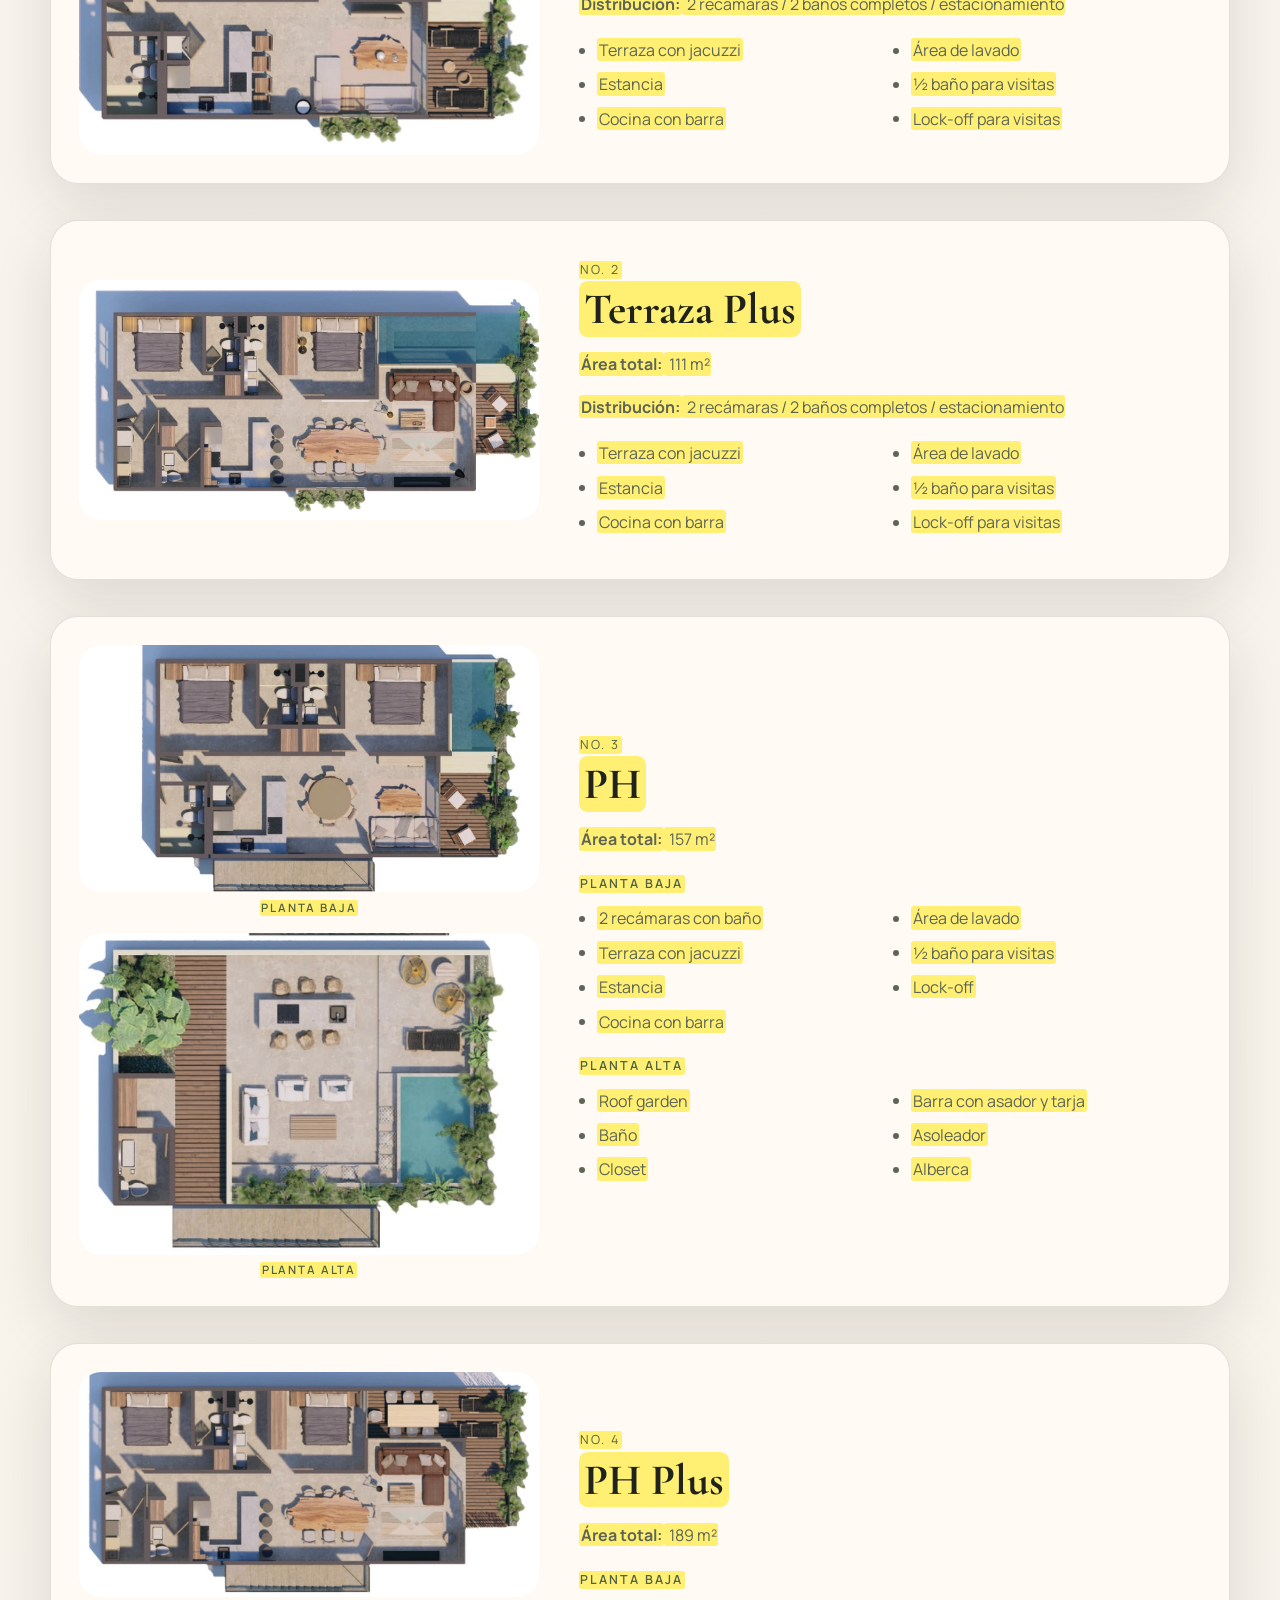
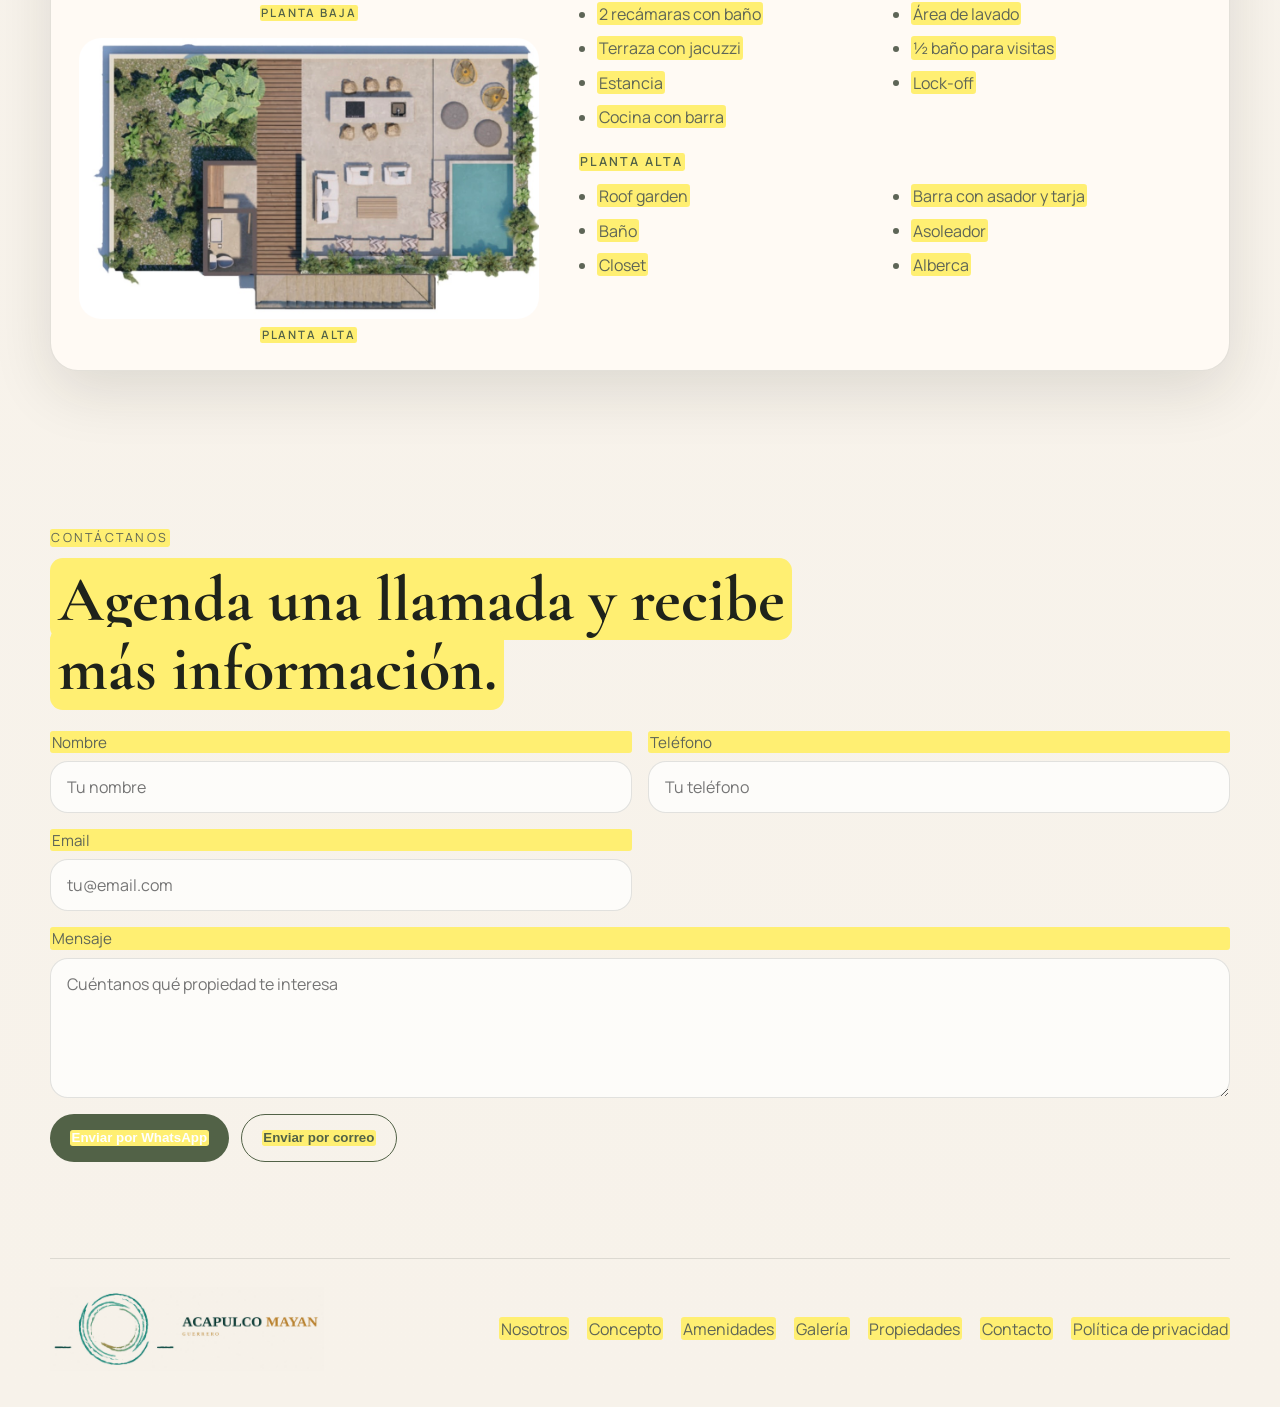
==== commit fb63e663: "Resalta textos pendientes de actualización" ====
--- a/index.html
+++ b/index.html
@@ -19,22 +19,22 @@
       <img src="./assets/logo.jpg" alt="Acapulco Mayan — Guerrero">
     </div>
     <nav class="site-nav">
-      <a href="#nosotros">Nosotros</a>
-      <a href="#concepto">Concepto</a>
-      <a href="#amenidades">Amenidades</a>
-      <a href="#fotos">Galería</a>
-      <a href="#propiedades">Propiedades</a>
-      <a href="#contacto">Contacto</a>
+      <a href="#nosotros"><mark class="copy-pending">Nosotros</mark></a>
+      <a href="#concepto"><mark class="copy-pending">Concepto</mark></a>
+      <a href="#amenidades"><mark class="copy-pending">Amenidades</mark></a>
+      <a href="#fotos"><mark class="copy-pending">Galería</mark></a>
+      <a href="#propiedades"><mark class="copy-pending">Propiedades</mark></a>
+      <a href="#contacto"><mark class="copy-pending">Contacto</mark></a>
     </nav>
   </header>
 
   <main>
     <section class="hero" id="nosotros">
       <div class="hero-copy">
-        <p class="eyebrow">Guerrero</p>
-        <h1>Acapulco Mayan</h1>
-        <p class="lede">Tu nueva forma de vivir</p>
-        <a class="button" href="#contacto">Solicitar información</a>
+        <p class="eyebrow"><mark class="copy-pending">Guerrero</mark></p>
+        <h1><mark class="copy-pending">Acapulco Mayan</mark></h1>
+        <p class="lede"><mark class="copy-pending">Tu nueva forma de vivir</mark></p>
+        <a class="button" href="#contacto"><mark class="copy-pending">Solicitar información</mark></a>
       </div>
       <div class="hero-media">
         <img src="./assets/mayan-05.jpg" alt="Alberca y playa de Mayan Island">
@@ -43,37 +43,37 @@
 
     <section class="section" id="concepto">
       <div class="section-heading">
-        <p class="eyebrow">El concepto</p>
-        <h2>Invierte en una propiedad de lujo por una fracción del costo total.</h2>
+        <p class="eyebrow"><mark class="copy-pending">El concepto</mark></p>
+        <h2><mark class="copy-pending">Invierte en una propiedad de lujo por una fracción del costo total.</mark></h2>
       </div>
       <div class="concept-grid">
         <article class="concept-card">
           <img loading="lazy" src="./assets/mayan-15.jpg" alt="Acceso principal de Mayan Island Playa">
-          <p>Puedes ser co-propietario de un departamento nuevo y amueblado sin pagar millones.</p>
+          <p><mark class="copy-pending">Puedes ser co-propietario de un departamento nuevo y amueblado sin pagar millones.</mark></p>
         </article>
         <article class="concept-card">
           <img loading="lazy" src="./assets/mayan-06.jpg" alt="Jardines y edificios de Mayan Island">
-          <p>Disfruta de la propiedad durante las semanas que te corresponden.</p>
+          <p><mark class="copy-pending">Disfruta de la propiedad durante las semanas que te corresponden.</mark></p>
         </article>
         <article class="concept-card">
           <img loading="lazy" src="./assets/mayan-16.jpg" alt="Acceso cubierto y fuente del desarrollo">
-          <p>Obtén grandes retornos de inversión y alta plusvalía.</p>
+          <p><mark class="copy-pending">Obtén grandes retornos de inversión y alta plusvalía.</mark></p>
         </article>
         <article class="concept-card">
           <img loading="lazy" src="./assets/mayan-17.jpg" alt="Entrada y áreas verdes de Mayan Island">
-          <p>Todos los servicios incluidos: limpieza, mantenimiento y concierge.</p>
+          <p><mark class="copy-pending">Todos los servicios incluidos: limpieza, mantenimiento y concierge.</mark></p>
         </article>
         <article class="concept-card">
           <img loading="lazy" src="./assets/mayan-04.jpg" alt="Alberca y palapa del desarrollo">
-          <p>Todo está regulado por un fideicomiso constituido con un banco de renombre.</p>
+          <p><mark class="copy-pending">Todo está regulado por un fideicomiso constituido con un banco de renombre.</mark></p>
         </article>
       </div>
     </section>
 
     <section class="section">
       <div class="section-heading">
-        <p class="eyebrow">Galería</p>
-        <h2>Espacios pensados para vivir la naturaleza con confort.</h2>
+        <p class="eyebrow"><mark class="copy-pending">Galería</mark></p>
+        <h2><mark class="copy-pending">Espacios pensados para vivir la naturaleza con confort.</mark></h2>
       </div>
       <div class="gallery-grid">
         <img loading="lazy" src="./assets/mayan-01.jpg" alt="Cancha de pádel y áreas deportivas">
@@ -87,10 +87,10 @@
 
     <section class="section split">
       <div>
-        <p class="eyebrow">Ubicación privilegiada</p>
-        <p>Se encuentra ubicado a una cuadra de Av. Kukulkán, en un entorno rodeado de selva y brinda un estilo de vida privilegiado.</p>
-        <p>Una zona que destaca por su exclusividad y maravillosa oferta turística.</p>
-        <p>Le Réve Cenote se encuentra inmerso en la zona más codiciada de Tulum, a tan sólo 3 minutos de la playa y la mundialmente conocida zona hotelera.</p>
+        <p class="eyebrow"><mark class="copy-pending">Ubicación privilegiada</mark></p>
+        <p><mark class="copy-pending">Se encuentra ubicado a una cuadra de Av. Kukulkán, en un entorno rodeado de selva y brinda un estilo de vida privilegiado.</mark></p>
+        <p><mark class="copy-pending">Una zona que destaca por su exclusividad y maravillosa oferta turística.</mark></p>
+        <p><mark class="copy-pending">Le Réve Cenote se encuentra inmerso en la zona más codiciada de Tulum, a tan sólo 3 minutos de la playa y la mundialmente conocida zona hotelera.</mark></p>
       </div>
       <div class="stacked-images">
         <img loading="lazy" src="./assets/mayan-06.jpg" alt="Jardines y edificios de Mayan Island">
@@ -101,15 +101,15 @@
 
     <section class="section split" id="amenidades">
       <div>
-        <p class="eyebrow">Amenidades</p>
-        <h2>Todo dentro del desarrollo.</h2>
+        <p class="eyebrow"><mark class="copy-pending">Amenidades</mark></p>
+        <h2><mark class="copy-pending">Todo dentro del desarrollo.</mark></h2>
         <ul class="amenity-list">
-          <li>Cowork</li>
-          <li>Cenote central</li>
-          <li>Pool bar</li>
-          <li>Jungle gym</li>
-          <li>Restaurante</li>
-          <li>Seguridad</li>
+          <li><mark class="copy-pending">Cowork</mark></li>
+          <li><mark class="copy-pending">Cenote central</mark></li>
+          <li><mark class="copy-pending">Pool bar</mark></li>
+          <li><mark class="copy-pending">Jungle gym</mark></li>
+          <li><mark class="copy-pending">Restaurante</mark></li>
+          <li><mark class="copy-pending">Seguridad</mark></li>
         </ul>
       </div>
       <div class="amenity-photos">
@@ -122,14 +122,14 @@
 
     <section class="section" id="fotos">
       <div class="section-heading">
-        <p class="eyebrow">Galería por propiedad</p>
-        <h2>Conoce cada departamento por dentro.</h2>
+        <p class="eyebrow"><mark class="copy-pending">Galería por propiedad</mark></p>
+        <h2><mark class="copy-pending">Conoce cada departamento por dentro.</mark></h2>
       </div>
 
       <div class="property-gallery">
-        <h3>Terraza</h3>
+        <h3><mark class="copy-pending">Terraza</mark></h3>
         <div class="carousel">
-          <button class="carousel-btn prev" type="button" aria-label="Ver fotos anteriores">‹</button>
+          <button class="carousel-btn prev" type="button" aria-label="Ver fotos anteriores"><mark class="copy-pending">‹</mark></button>
           <div class="carousel-track">
             <img loading="lazy" src="./assets/terraza-1.jpg" alt="Terraza — recámara con clóset de madera">
             <img loading="lazy" src="./assets/terraza-2.jpg" alt="Terraza — estancia con ventanal">
@@ -138,14 +138,14 @@
             <img loading="lazy" src="./assets/terraza-5.jpg" alt="Terraza — medio baño para visitas">
             <img loading="lazy" src="./assets/terraza-6.jpg" alt="Terraza — recámara con ventanal">
           </div>
-          <button class="carousel-btn next" type="button" aria-label="Ver más fotos">›</button>
+          <button class="carousel-btn next" type="button" aria-label="Ver más fotos"><mark class="copy-pending">›</mark></button>
         </div>
       </div>
 
       <div class="property-gallery">
-        <h3>Terraza Plus</h3>
+        <h3><mark class="copy-pending">Terraza Plus</mark></h3>
         <div class="carousel">
-          <button class="carousel-btn prev" type="button" aria-label="Ver fotos anteriores">‹</button>
+          <button class="carousel-btn prev" type="button" aria-label="Ver fotos anteriores"><mark class="copy-pending">‹</mark></button>
           <div class="carousel-track">
             <img loading="lazy" src="./assets/terraza-plus-1.jpg" alt="Terraza Plus — recámara principal">
             <img loading="lazy" src="./assets/terraza-plus-2.jpg" alt="Terraza Plus — baño con regadera">
@@ -160,14 +160,14 @@
             <img loading="lazy" src="./assets/terraza-plus-11.jpg" alt="Terraza Plus — sala de estar">
             <img loading="lazy" src="./assets/terraza-plus-12.jpg" alt="Terraza Plus — fachada y áreas comunes">
           </div>
-          <button class="carousel-btn next" type="button" aria-label="Ver más fotos">›</button>
+          <button class="carousel-btn next" type="button" aria-label="Ver más fotos"><mark class="copy-pending">›</mark></button>
         </div>
       </div>
 
       <div class="property-gallery">
-        <h3>PH</h3>
+        <h3><mark class="copy-pending">PH</mark></h3>
         <div class="carousel">
-          <button class="carousel-btn prev" type="button" aria-label="Ver fotos anteriores">‹</button>
+          <button class="carousel-btn prev" type="button" aria-label="Ver fotos anteriores"><mark class="copy-pending">‹</mark></button>
           <div class="carousel-track">
             <img loading="lazy" src="./assets/ph-1.jpg" alt="PH — estancia con ventanal de doble altura">
             <img loading="lazy" src="./assets/ph-2.jpg" alt="PH — recámara">
@@ -177,14 +177,14 @@
             <img loading="lazy" src="./assets/ph-4.jpg" alt="PH — escalera al roof garden">
             <img loading="lazy" src="./assets/ph-5.jpg" alt="PH — roof garden con alberca">
           </div>
-          <button class="carousel-btn next" type="button" aria-label="Ver más fotos">›</button>
+          <button class="carousel-btn next" type="button" aria-label="Ver más fotos"><mark class="copy-pending">›</mark></button>
         </div>
       </div>
 
       <div class="property-gallery">
-        <h3>PH Plus</h3>
+        <h3><mark class="copy-pending">PH Plus</mark></h3>
         <div class="carousel">
-          <button class="carousel-btn prev" type="button" aria-label="Ver fotos anteriores">‹</button>
+          <button class="carousel-btn prev" type="button" aria-label="Ver fotos anteriores"><mark class="copy-pending">‹</mark></button>
           <div class="carousel-track">
             <img loading="lazy" src="./assets/ph-plus-1.jpg" alt="PH Plus — recámara">
             <img loading="lazy" src="./assets/ph-plus-2.jpg" alt="PH Plus — estancia principal">
@@ -196,48 +196,48 @@
             <img loading="lazy" src="./assets/ph-plus-8.jpg" alt="PH Plus — estancia de doble altura">
             <img loading="lazy" src="./assets/ph-plus-9.jpg" alt="PH Plus — interior con tragaluz y ventanales">
           </div>
-          <button class="carousel-btn next" type="button" aria-label="Ver más fotos">›</button>
+          <button class="carousel-btn next" type="button" aria-label="Ver más fotos"><mark class="copy-pending">›</mark></button>
         </div>
       </div>
     </section>
 
     <section class="section" id="propiedades">
       <div class="section-heading">
-        <p class="eyebrow">Propiedades</p>
-        <h2>Cuatro departamentos diseñados<br>para diferentes estilos de escapadas</h2>
+        <p class="eyebrow"><mark class="copy-pending">Propiedades</mark></p>
+        <h2><mark class="copy-pending">Cuatro departamentos diseñados</mark><br><mark class="copy-pending">para diferentes estilos de escapadas</mark></h2>
       </div>
       <div class="property-grid">
         <article class="property-card">
           <img loading="lazy" class="property-plan" src="./assets/plano-terraza.jpg" alt="Plano del departamento Terraza">
           <div class="property-body">
-            <span class="property-number">No. 1</span>
-            <h3>Terraza</h3>
-            <p><strong>Área total:</strong> 84 m²</p>
-            <p><strong>Distribución:</strong> 2 recámaras / 2 baños completos / estacionamiento</p>
-            <ul>
-              <li>Terraza con jacuzzi</li>
-              <li>Estancia</li>
-              <li>Cocina con barra</li>
-              <li>Área de lavado</li>
-              <li>½ baño para visitas</li>
-              <li>Lock-off para visitas</li>
+            <span class="property-number"><mark class="copy-pending">No. 1</mark></span>
+            <h3><mark class="copy-pending">Terraza</mark></h3>
+            <p><strong><mark class="copy-pending">Área total:</mark></strong><mark class="copy-pending"> 84 m²</mark></p>
+            <p><strong><mark class="copy-pending">Distribución:</mark></strong><mark class="copy-pending"> 2 recámaras / 2 baños completos / estacionamiento</mark></p>
+            <ul>
+              <li><mark class="copy-pending">Terraza con jacuzzi</mark></li>
+              <li><mark class="copy-pending">Estancia</mark></li>
+              <li><mark class="copy-pending">Cocina con barra</mark></li>
+              <li><mark class="copy-pending">Área de lavado</mark></li>
+              <li><mark class="copy-pending">½ baño para visitas</mark></li>
+              <li><mark class="copy-pending">Lock-off para visitas</mark></li>
             </ul>
           </div>
         </article>
         <article class="property-card">
           <img loading="lazy" class="property-plan" src="./assets/plano-terraza-plus.jpg" alt="Plano del departamento Terraza Plus">
           <div class="property-body">
-            <span class="property-number">No. 2</span>
-            <h3>Terraza Plus</h3>
-            <p><strong>Área total:</strong> 111 m²</p>
-            <p><strong>Distribución:</strong> 2 recámaras / 2 baños completos / estacionamiento</p>
-            <ul>
-              <li>Terraza con jacuzzi</li>
-              <li>Estancia</li>
-              <li>Cocina con barra</li>
-              <li>Área de lavado</li>
-              <li>½ baño para visitas</li>
-              <li>Lock-off para visitas</li>
+            <span class="property-number"><mark class="copy-pending">No. 2</mark></span>
+            <h3><mark class="copy-pending">Terraza Plus</mark></h3>
+            <p><strong><mark class="copy-pending">Área total:</mark></strong><mark class="copy-pending"> 111 m²</mark></p>
+            <p><strong><mark class="copy-pending">Distribución:</mark></strong><mark class="copy-pending"> 2 recámaras / 2 baños completos / estacionamiento</mark></p>
+            <ul>
+              <li><mark class="copy-pending">Terraza con jacuzzi</mark></li>
+              <li><mark class="copy-pending">Estancia</mark></li>
+              <li><mark class="copy-pending">Cocina con barra</mark></li>
+              <li><mark class="copy-pending">Área de lavado</mark></li>
+              <li><mark class="copy-pending">½ baño para visitas</mark></li>
+              <li><mark class="copy-pending">Lock-off para visitas</mark></li>
             </ul>
           </div>
         </article>
@@ -245,35 +245,35 @@
           <div class="property-plans">
             <figure>
               <img loading="lazy" class="property-plan" src="./assets/plano-ph-baja.jpg" alt="Plano de planta baja del PH">
-              <figcaption>Planta baja</figcaption>
+              <figcaption><mark class="copy-pending">Planta baja</mark></figcaption>
             </figure>
             <figure>
               <img loading="lazy" class="property-plan" src="./assets/plano-ph-alta.jpg" alt="Plano de planta alta del PH">
-              <figcaption>Planta alta</figcaption>
+              <figcaption><mark class="copy-pending">Planta alta</mark></figcaption>
             </figure>
           </div>
           <div class="property-body">
-            <span class="property-number">No. 3</span>
-            <h3>PH</h3>
-            <p><strong>Área total:</strong> 157 m²</p>
-            <p class="floor-label">Planta baja</p>
-            <ul>
-              <li>2 recámaras con baño</li>
-              <li>Terraza con jacuzzi</li>
-              <li>Estancia</li>
-              <li>Cocina con barra</li>
-              <li>Área de lavado</li>
-              <li>½ baño para visitas</li>
-              <li>Lock-off</li>
-            </ul>
-            <p class="floor-label">Planta alta</p>
-            <ul>
-              <li>Roof garden</li>
-              <li>Baño</li>
-              <li>Closet</li>
-              <li>Barra con asador y tarja</li>
-              <li>Asoleador</li>
-              <li>Alberca</li>
+            <span class="property-number"><mark class="copy-pending">No. 3</mark></span>
+            <h3><mark class="copy-pending">PH</mark></h3>
+            <p><strong><mark class="copy-pending">Área total:</mark></strong><mark class="copy-pending"> 157 m²</mark></p>
+            <p class="floor-label"><mark class="copy-pending">Planta baja</mark></p>
+            <ul>
+              <li><mark class="copy-pending">2 recámaras con baño</mark></li>
+              <li><mark class="copy-pending">Terraza con jacuzzi</mark></li>
+              <li><mark class="copy-pending">Estancia</mark></li>
+              <li><mark class="copy-pending">Cocina con barra</mark></li>
+              <li><mark class="copy-pending">Área de lavado</mark></li>
+              <li><mark class="copy-pending">½ baño para visitas</mark></li>
+              <li><mark class="copy-pending">Lock-off</mark></li>
+            </ul>
+            <p class="floor-label"><mark class="copy-pending">Planta alta</mark></p>
+            <ul>
+              <li><mark class="copy-pending">Roof garden</mark></li>
+              <li><mark class="copy-pending">Baño</mark></li>
+              <li><mark class="copy-pending">Closet</mark></li>
+              <li><mark class="copy-pending">Barra con asador y tarja</mark></li>
+              <li><mark class="copy-pending">Asoleador</mark></li>
+              <li><mark class="copy-pending">Alberca</mark></li>
             </ul>
           </div>
         </article>
@@ -281,35 +281,35 @@
           <div class="property-plans">
             <figure>
               <img loading="lazy" class="property-plan" src="./assets/plano-ph-plus-baja.jpg" alt="Plano de planta baja del PH Plus">
-              <figcaption>Planta baja</figcaption>
+              <figcaption><mark class="copy-pending">Planta baja</mark></figcaption>
             </figure>
             <figure>
               <img loading="lazy" class="property-plan" src="./assets/plano-ph-plus-alta.jpg" alt="Plano de planta alta del PH Plus">
-              <figcaption>Planta alta</figcaption>
+              <figcaption><mark class="copy-pending">Planta alta</mark></figcaption>
             </figure>
           </div>
           <div class="property-body">
-            <span class="property-number">No. 4</span>
-            <h3>PH Plus</h3>
-            <p><strong>Área total:</strong> 189 m²</p>
-            <p class="floor-label">Planta baja</p>
-            <ul>
-              <li>2 recámaras con baño</li>
-              <li>Terraza con jacuzzi</li>
-              <li>Estancia</li>
-              <li>Cocina con barra</li>
-              <li>Área de lavado</li>
-              <li>½ baño para visitas</li>
-              <li>Lock-off</li>
-            </ul>
-            <p class="floor-label">Planta alta</p>
-            <ul>
-              <li>Roof garden</li>
-              <li>Baño</li>
-              <li>Closet</li>
-              <li>Barra con asador y tarja</li>
-              <li>Asoleador</li>
-              <li>Alberca</li>
+            <span class="property-number"><mark class="copy-pending">No. 4</mark></span>
+            <h3><mark class="copy-pending">PH Plus</mark></h3>
+            <p><strong><mark class="copy-pending">Área total:</mark></strong><mark class="copy-pending"> 189 m²</mark></p>
+            <p class="floor-label"><mark class="copy-pending">Planta baja</mark></p>
+            <ul>
+              <li><mark class="copy-pending">2 recámaras con baño</mark></li>
+              <li><mark class="copy-pending">Terraza con jacuzzi</mark></li>
+              <li><mark class="copy-pending">Estancia</mark></li>
+              <li><mark class="copy-pending">Cocina con barra</mark></li>
+              <li><mark class="copy-pending">Área de lavado</mark></li>
+              <li><mark class="copy-pending">½ baño para visitas</mark></li>
+              <li><mark class="copy-pending">Lock-off</mark></li>
+            </ul>
+            <p class="floor-label"><mark class="copy-pending">Planta alta</mark></p>
+            <ul>
+              <li><mark class="copy-pending">Roof garden</mark></li>
+              <li><mark class="copy-pending">Baño</mark></li>
+              <li><mark class="copy-pending">Closet</mark></li>
+              <li><mark class="copy-pending">Barra con asador y tarja</mark></li>
+              <li><mark class="copy-pending">Asoleador</mark></li>
+              <li><mark class="copy-pending">Alberca</mark></li>
             </ul>
           </div>
         </article>
@@ -318,29 +318,29 @@
 
     <section class="section contact-section" id="contacto">
       <div class="section-heading">
-        <p class="eyebrow">Contáctanos</p>
-        <h2>Agenda una llamada y recibe más información.</h2>
+        <p class="eyebrow"><mark class="copy-pending">Contáctanos</mark></p>
+        <h2><mark class="copy-pending">Agenda una llamada y recibe más información.</mark></h2>
       </div>
       <form class="contact-form" id="contact-form">
-        <label>
+        <label><mark class="copy-pending">
           Nombre
-          <input type="text" name="name" placeholder="Tu nombre" required>
+          </mark><input type="text" name="name" placeholder="Tu nombre" required>
         </label>
-        <label>
+        <label><mark class="copy-pending">
           Teléfono
-          <input type="tel" name="phone" placeholder="Tu teléfono">
+          </mark><input type="tel" name="phone" placeholder="Tu teléfono">
         </label>
-        <label>
+        <label><mark class="copy-pending">
           Email
-          <input type="email" name="email" placeholder="tu@email.com">
+          </mark><input type="email" name="email" placeholder="tu@email.com">
         </label>
-        <label class="full-width">
+        <label class="full-width"><mark class="copy-pending">
           Mensaje
-          <textarea name="message" rows="5" placeholder="Cuéntanos qué propiedad te interesa"></textarea>
+          </mark><textarea name="message" rows="5" placeholder="Cuéntanos qué propiedad te interesa"></textarea>
         </label>
         <div class="form-actions full-width">
-          <button class="button" type="submit">Enviar por WhatsApp</button>
-          <button class="button button-secondary" type="button" id="send-email">Enviar por correo</button>
+          <button class="button" type="submit"><mark class="copy-pending">Enviar por WhatsApp</mark></button>
+          <button class="button button-secondary" type="button" id="send-email"><mark class="copy-pending">Enviar por correo</mark></button>
         </div>
       </form>
     </section>
@@ -351,13 +351,13 @@
       <img src="./assets/logo.jpg" alt="Acapulco Mayan — Guerrero">
     </div>
     <div class="footer-links">
-      <a href="#nosotros">Nosotros</a>
-      <a href="#concepto">Concepto</a>
-      <a href="#amenidades">Amenidades</a>
-      <a href="#fotos">Galería</a>
-      <a href="#propiedades">Propiedades</a>
-      <a href="#contacto">Contacto</a>
-      <a href="./privacy-policy/">Política de privacidad</a>
+      <a href="#nosotros"><mark class="copy-pending">Nosotros</mark></a>
+      <a href="#concepto"><mark class="copy-pending">Concepto</mark></a>
+      <a href="#amenidades"><mark class="copy-pending">Amenidades</mark></a>
+      <a href="#fotos"><mark class="copy-pending">Galería</mark></a>
+      <a href="#propiedades"><mark class="copy-pending">Propiedades</mark></a>
+      <a href="#contacto"><mark class="copy-pending">Contacto</mark></a>
+      <a href="./privacy-policy/"><mark class="copy-pending">Política de privacidad</mark></a>
     </div>
   </footer>
 
--- a/styles.css
+++ b/styles.css
@@ -33,6 +33,16 @@
   width: 100%;
   max-width: 100%;
   border-radius: 22px;
+}
+
+/* Texto pendiente de revisión editorial. Se elimina el <mark> al actualizarlo. */
+mark.copy-pending {
+  background: #ffef72;
+  color: inherit;
+  border-radius: 0.2em;
+  padding: 0.04em 0.12em;
+  -webkit-box-decoration-break: clone;
+  box-decoration-break: clone;
 }
 
 a {
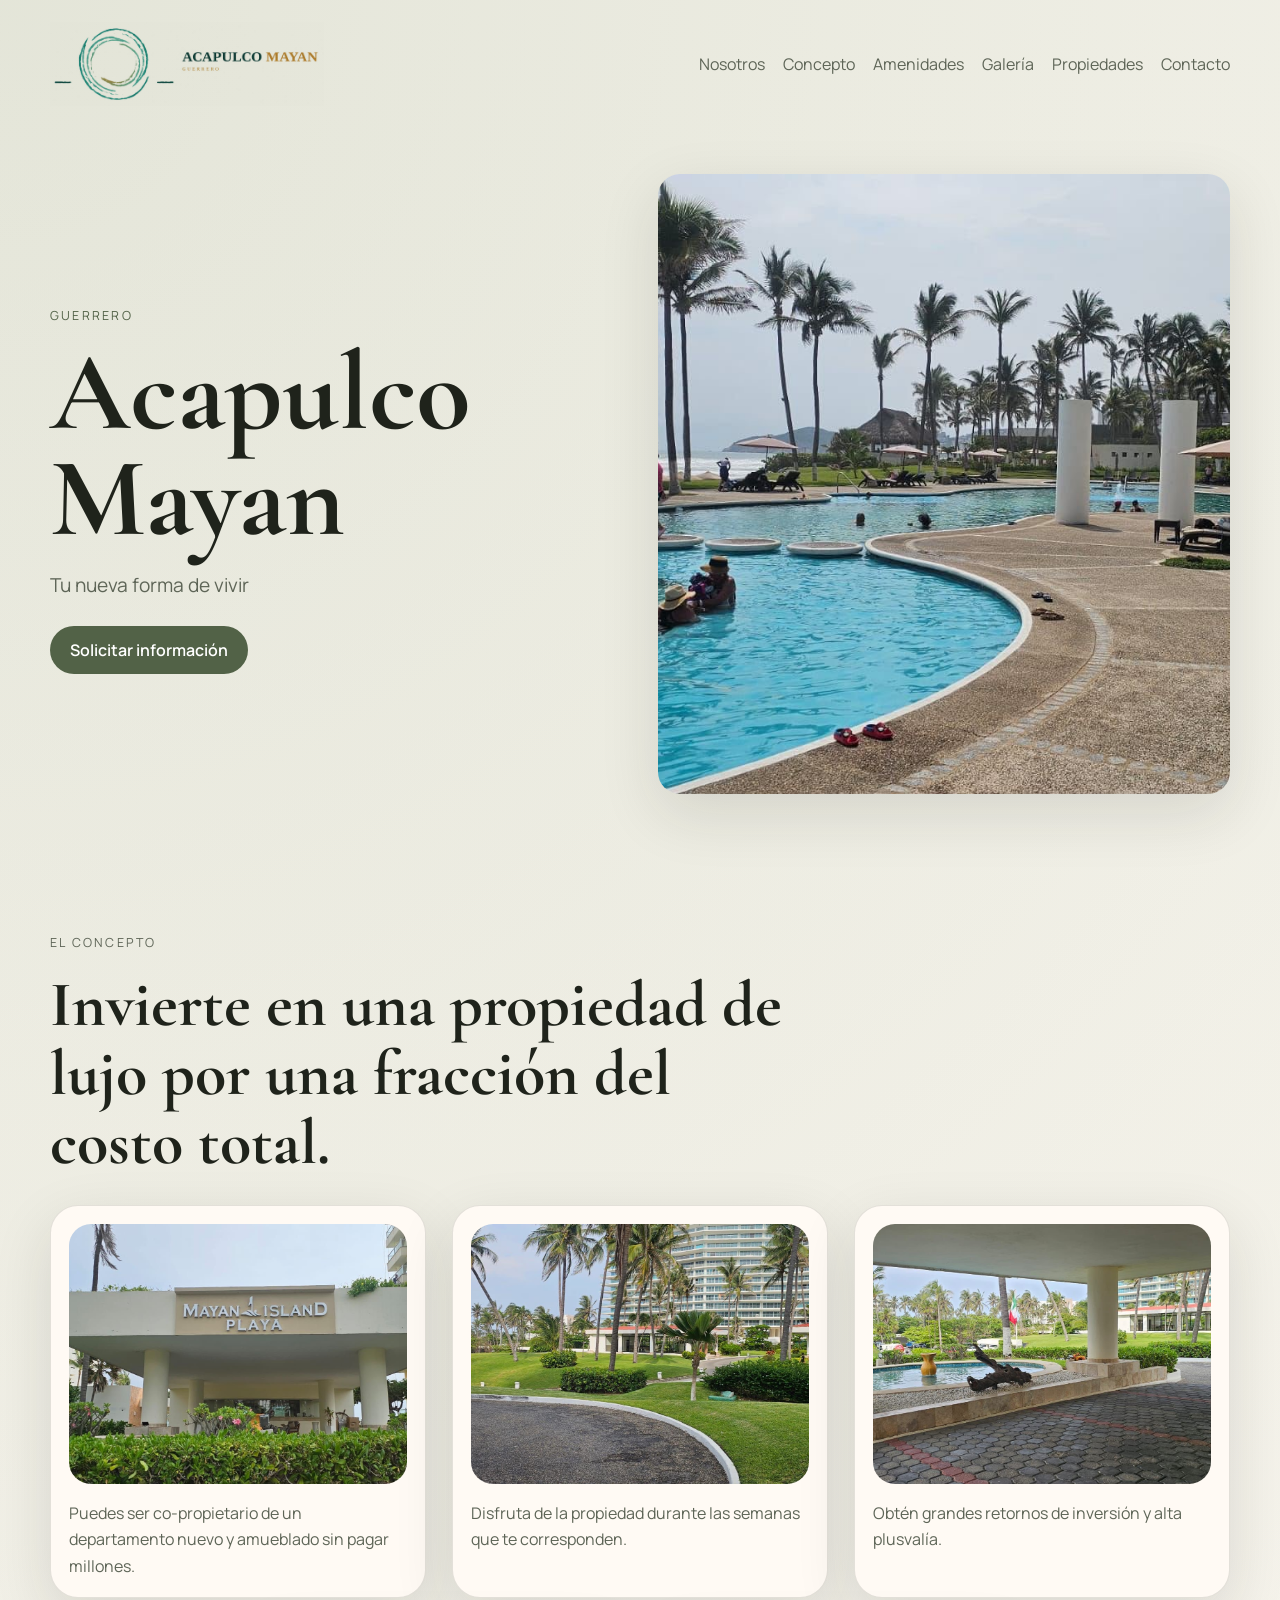
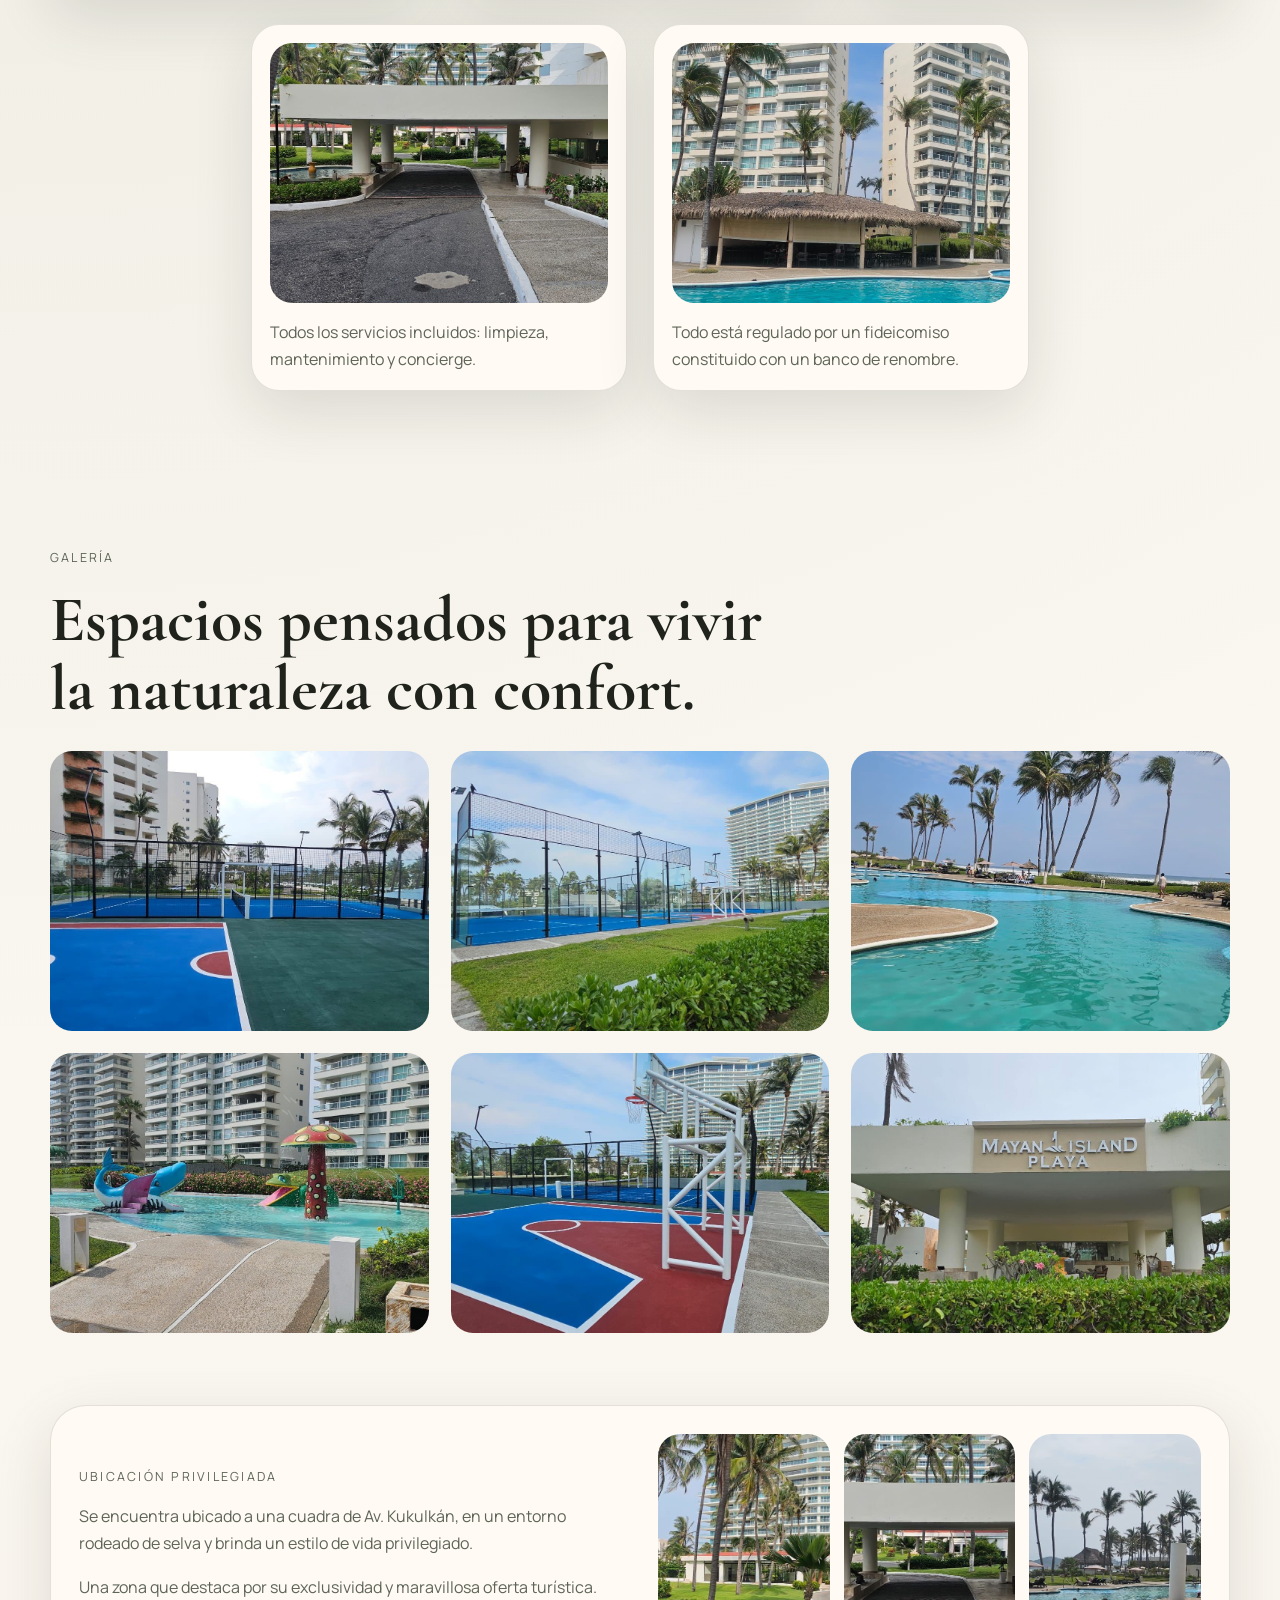
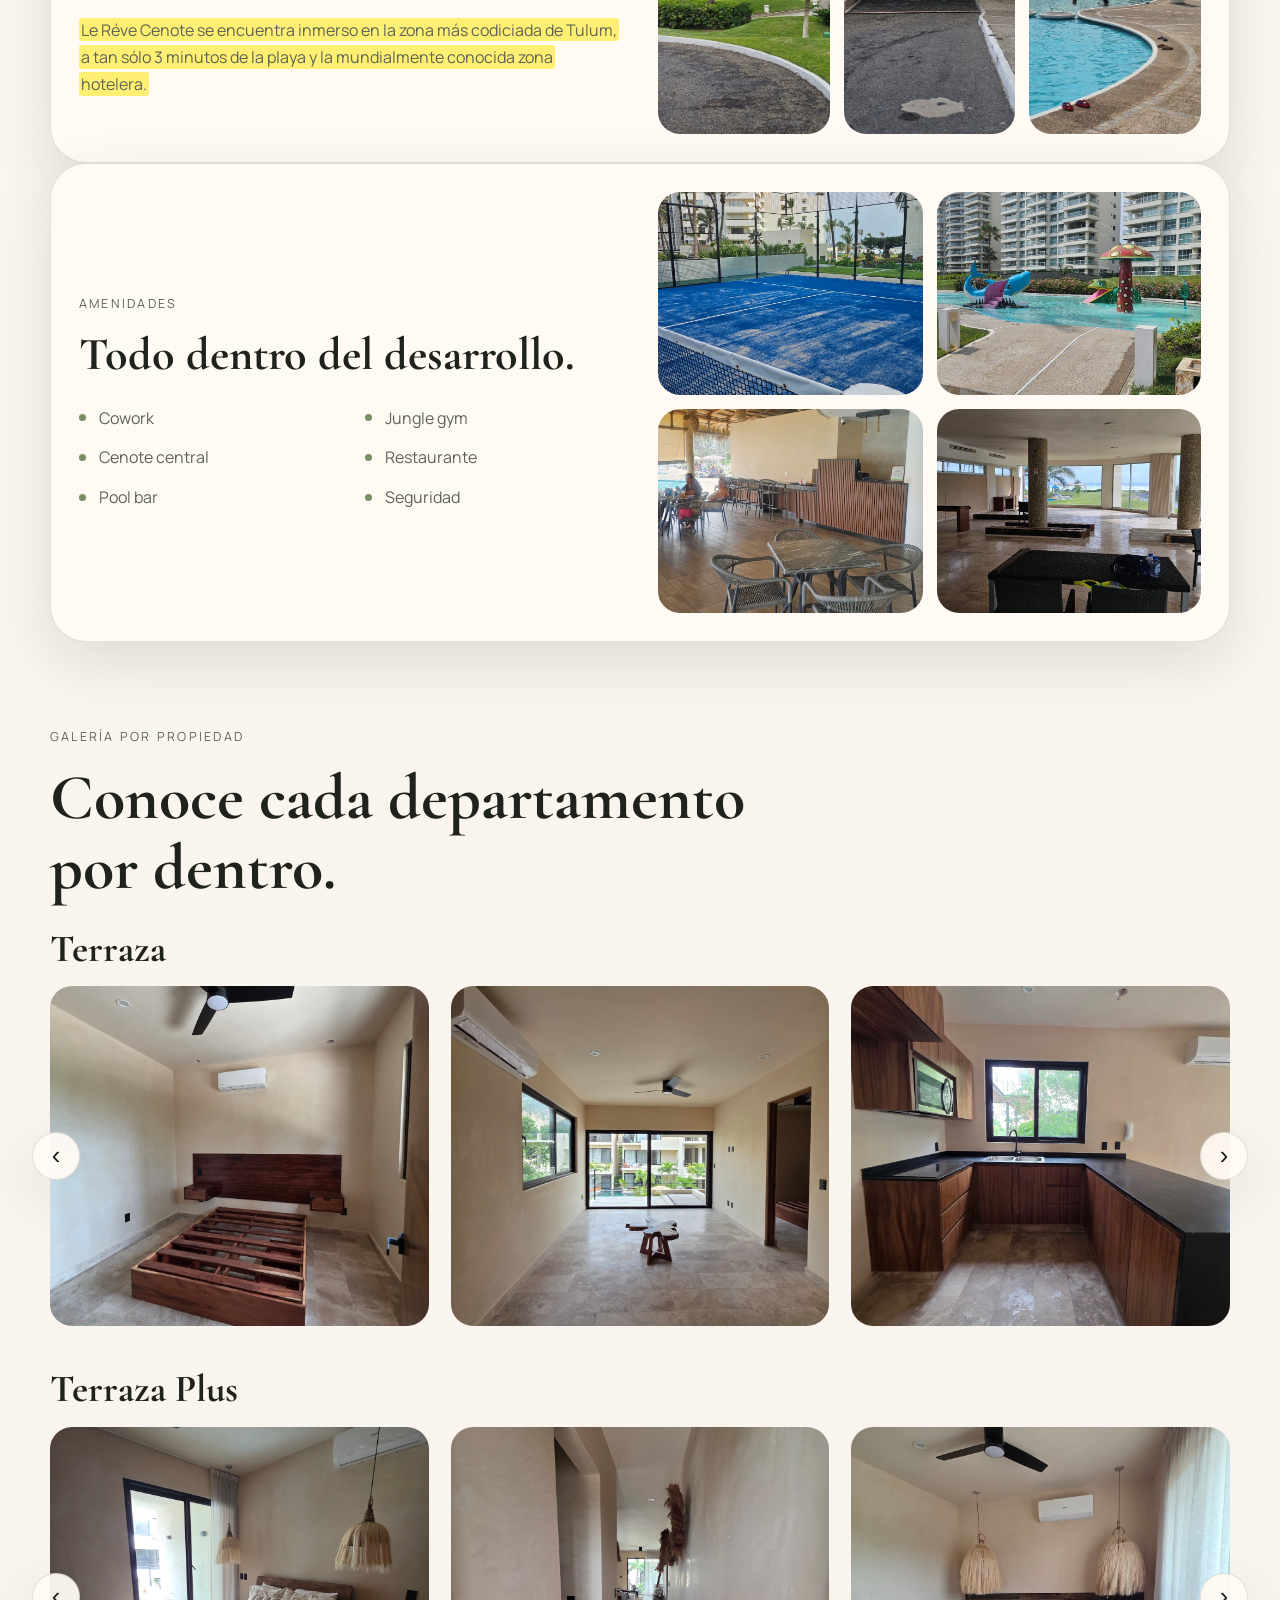
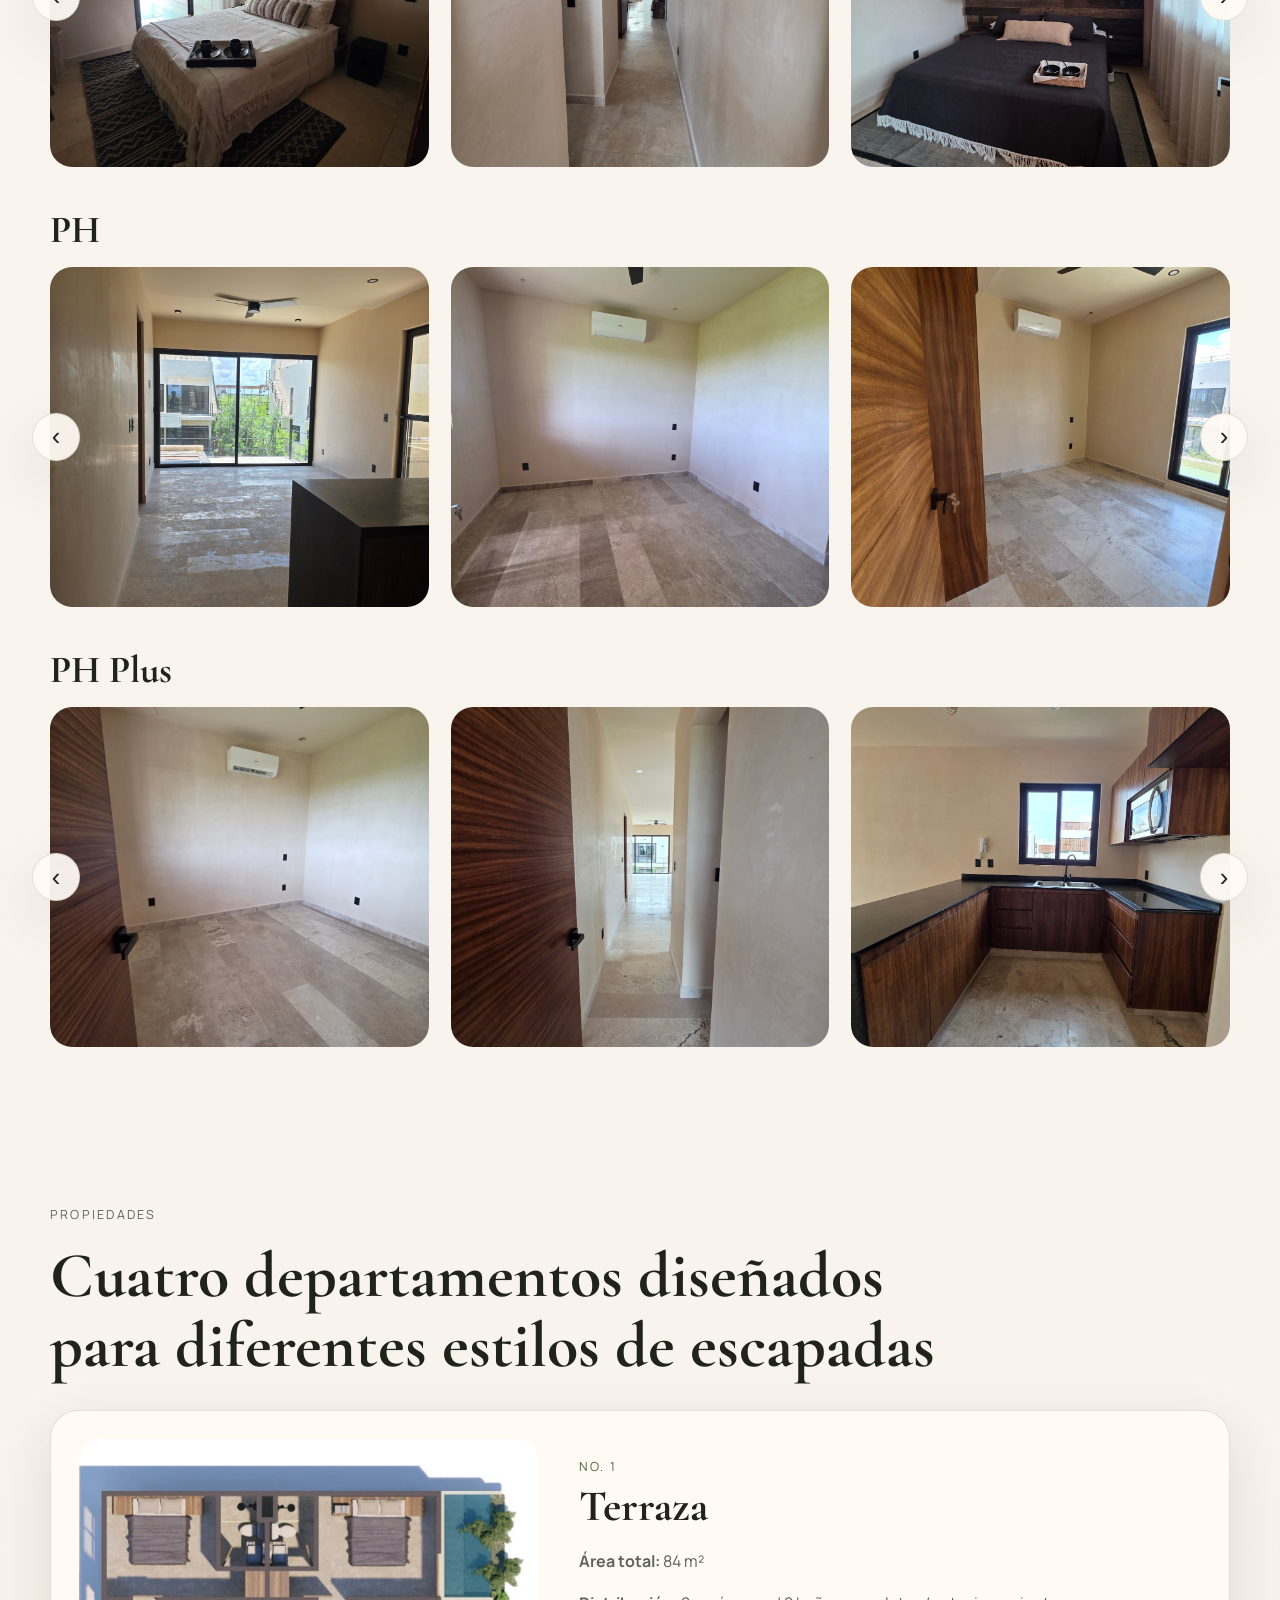
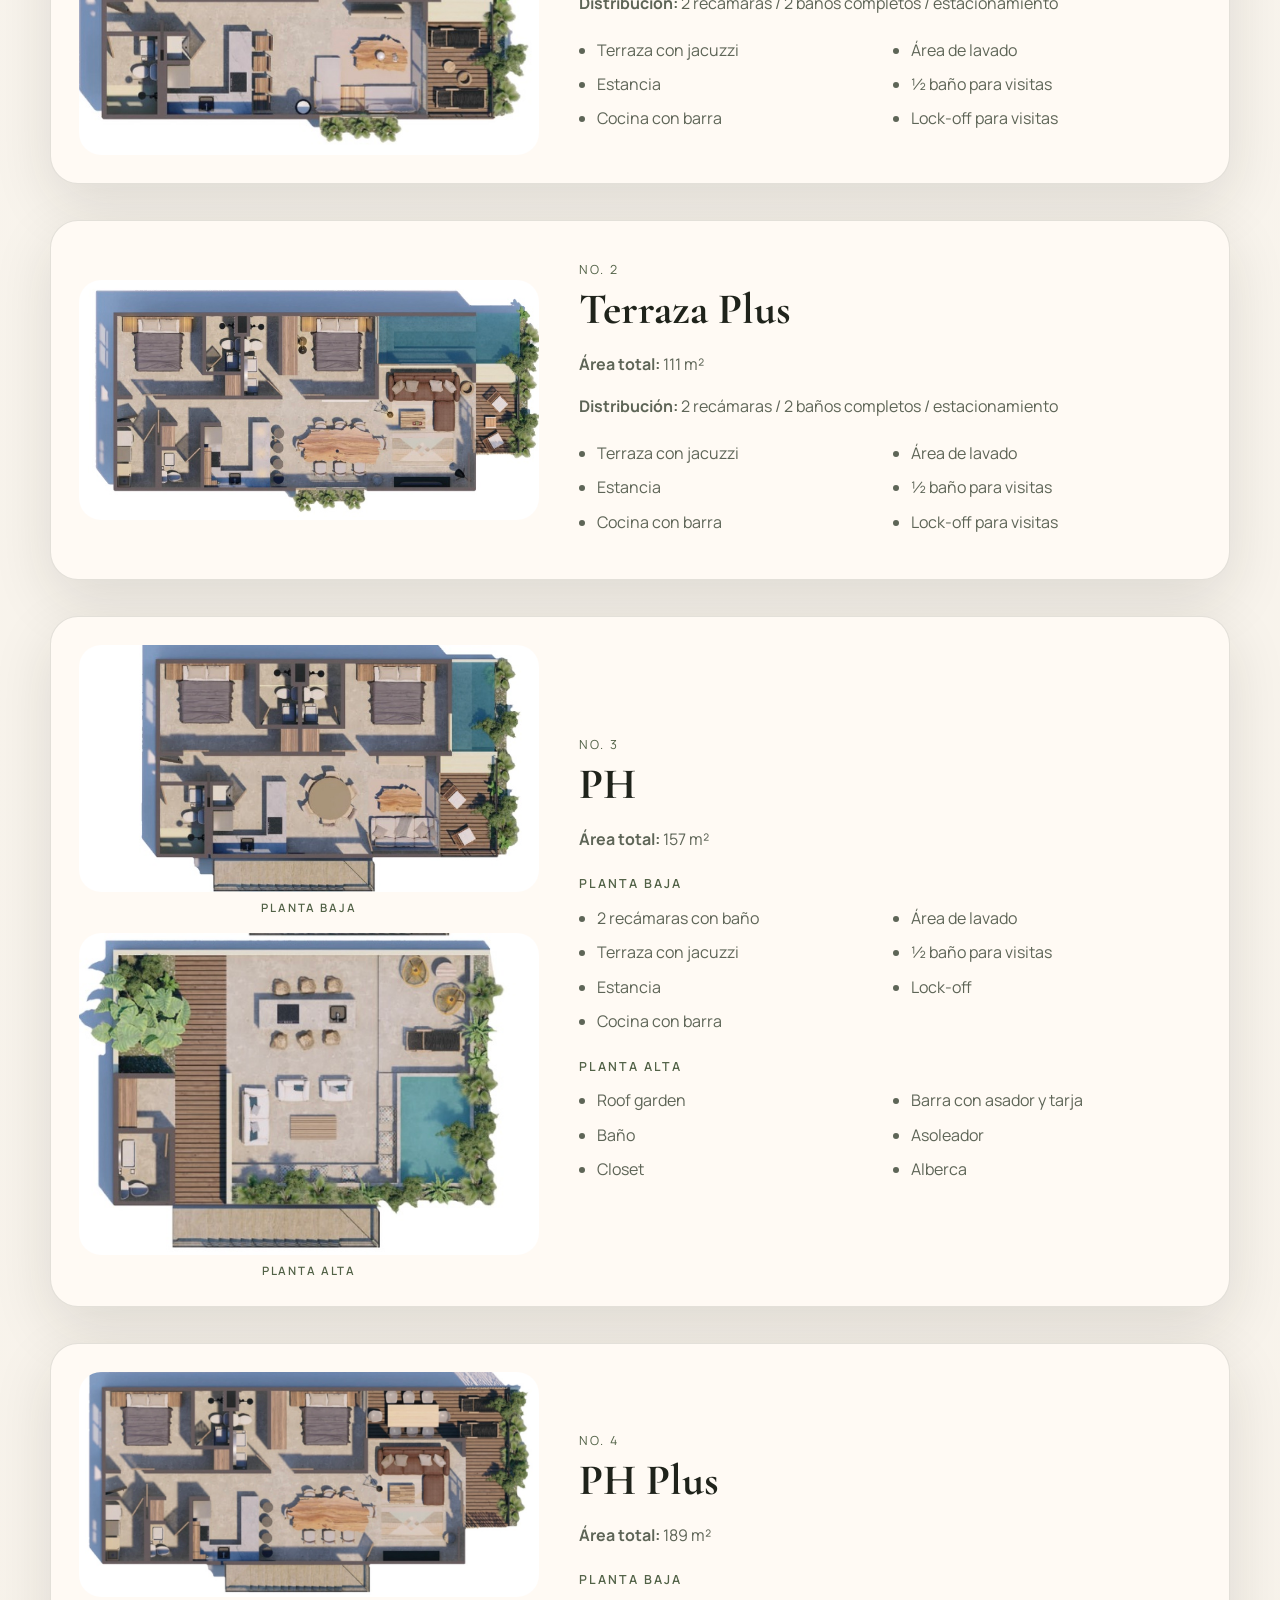
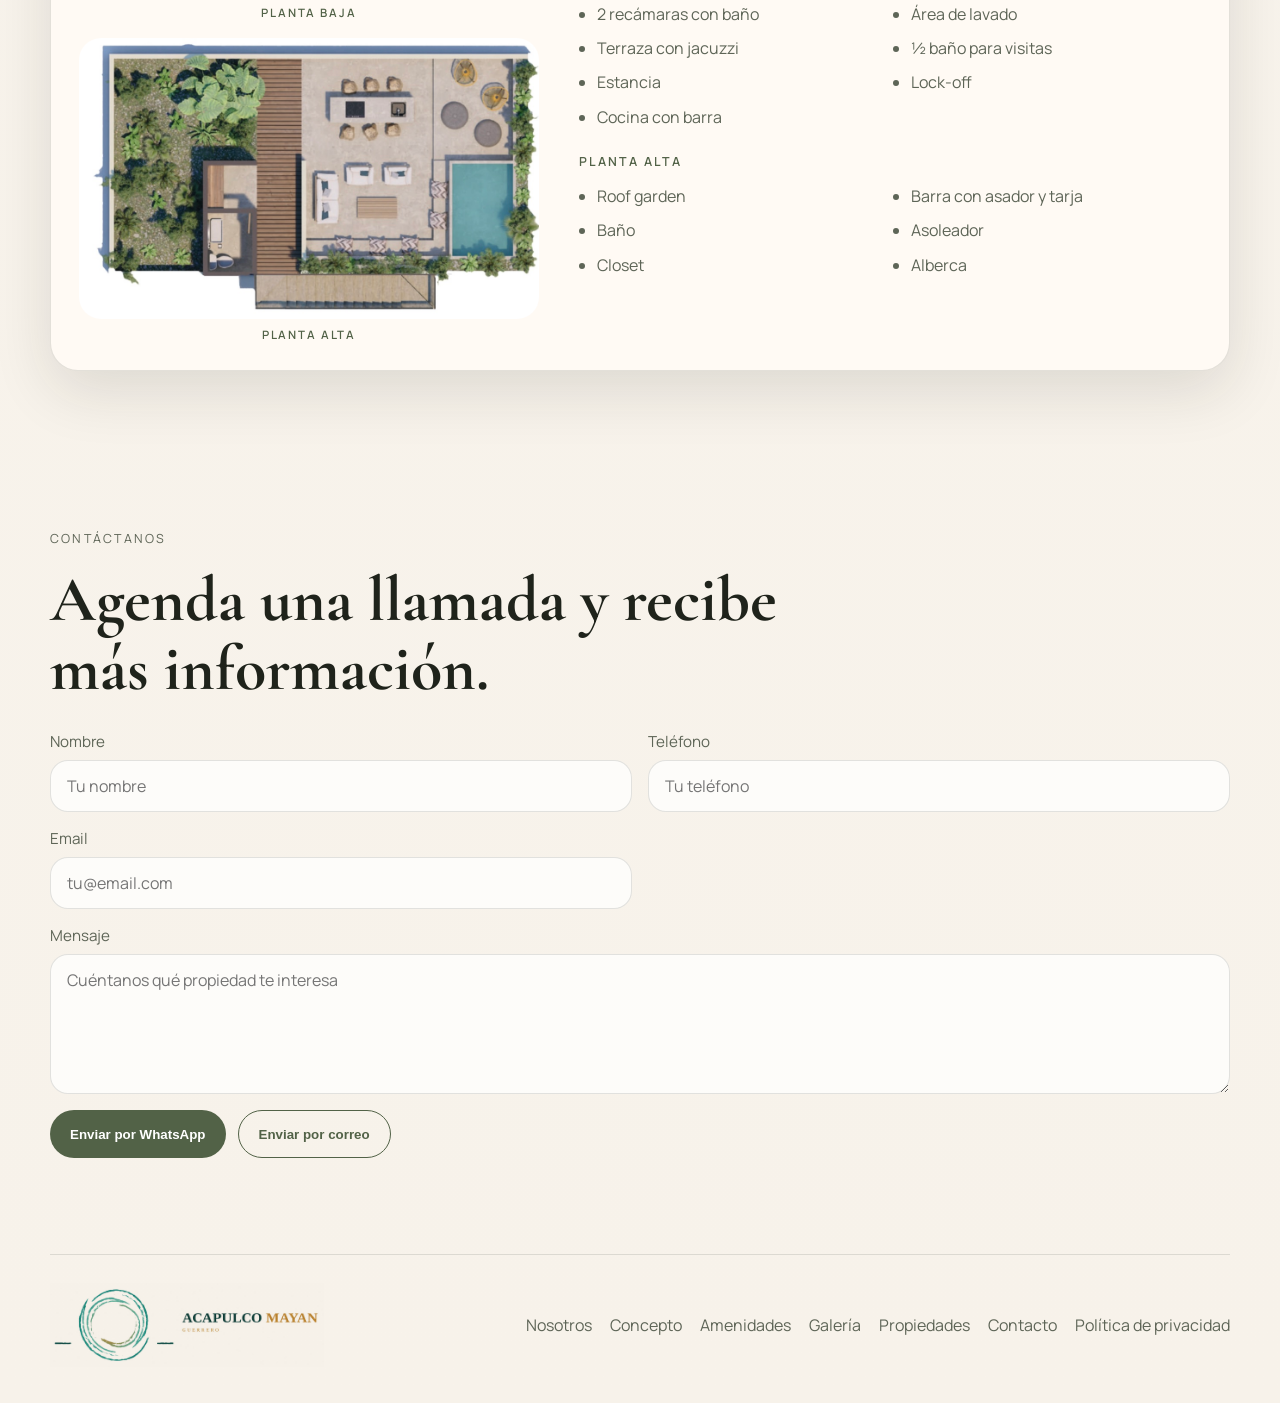
==== commit 9524564a: "Limita resaltado a textos de Tulum" ====
--- a/index.html
+++ b/index.html
@@ -19,22 +19,22 @@
       <img src="./assets/logo.jpg" alt="Acapulco Mayan — Guerrero">
     </div>
     <nav class="site-nav">
-      <a href="#nosotros"><mark class="copy-pending">Nosotros</mark></a>
-      <a href="#concepto"><mark class="copy-pending">Concepto</mark></a>
-      <a href="#amenidades"><mark class="copy-pending">Amenidades</mark></a>
-      <a href="#fotos"><mark class="copy-pending">Galería</mark></a>
-      <a href="#propiedades"><mark class="copy-pending">Propiedades</mark></a>
-      <a href="#contacto"><mark class="copy-pending">Contacto</mark></a>
+      <a href="#nosotros">Nosotros</a>
+      <a href="#concepto">Concepto</a>
+      <a href="#amenidades">Amenidades</a>
+      <a href="#fotos">Galería</a>
+      <a href="#propiedades">Propiedades</a>
+      <a href="#contacto">Contacto</a>
     </nav>
   </header>
 
   <main>
     <section class="hero" id="nosotros">
       <div class="hero-copy">
-        <p class="eyebrow"><mark class="copy-pending">Guerrero</mark></p>
-        <h1><mark class="copy-pending">Acapulco Mayan</mark></h1>
-        <p class="lede"><mark class="copy-pending">Tu nueva forma de vivir</mark></p>
-        <a class="button" href="#contacto"><mark class="copy-pending">Solicitar información</mark></a>
+        <p class="eyebrow">Guerrero</p>
+        <h1>Acapulco Mayan</h1>
+        <p class="lede">Tu nueva forma de vivir</p>
+        <a class="button" href="#contacto">Solicitar información</a>
       </div>
       <div class="hero-media">
         <img src="./assets/mayan-05.jpg" alt="Alberca y playa de Mayan Island">
@@ -43,37 +43,37 @@
 
     <section class="section" id="concepto">
       <div class="section-heading">
-        <p class="eyebrow"><mark class="copy-pending">El concepto</mark></p>
-        <h2><mark class="copy-pending">Invierte en una propiedad de lujo por una fracción del costo total.</mark></h2>
+        <p class="eyebrow">El concepto</p>
+        <h2>Invierte en una propiedad de lujo por una fracción del costo total.</h2>
       </div>
       <div class="concept-grid">
         <article class="concept-card">
           <img loading="lazy" src="./assets/mayan-15.jpg" alt="Acceso principal de Mayan Island Playa">
-          <p><mark class="copy-pending">Puedes ser co-propietario de un departamento nuevo y amueblado sin pagar millones.</mark></p>
+          <p>Puedes ser co-propietario de un departamento nuevo y amueblado sin pagar millones.</p>
         </article>
         <article class="concept-card">
           <img loading="lazy" src="./assets/mayan-06.jpg" alt="Jardines y edificios de Mayan Island">
-          <p><mark class="copy-pending">Disfruta de la propiedad durante las semanas que te corresponden.</mark></p>
+          <p>Disfruta de la propiedad durante las semanas que te corresponden.</p>
         </article>
         <article class="concept-card">
           <img loading="lazy" src="./assets/mayan-16.jpg" alt="Acceso cubierto y fuente del desarrollo">
-          <p><mark class="copy-pending">Obtén grandes retornos de inversión y alta plusvalía.</mark></p>
+          <p>Obtén grandes retornos de inversión y alta plusvalía.</p>
         </article>
         <article class="concept-card">
           <img loading="lazy" src="./assets/mayan-17.jpg" alt="Entrada y áreas verdes de Mayan Island">
-          <p><mark class="copy-pending">Todos los servicios incluidos: limpieza, mantenimiento y concierge.</mark></p>
+          <p>Todos los servicios incluidos: limpieza, mantenimiento y concierge.</p>
         </article>
         <article class="concept-card">
           <img loading="lazy" src="./assets/mayan-04.jpg" alt="Alberca y palapa del desarrollo">
-          <p><mark class="copy-pending">Todo está regulado por un fideicomiso constituido con un banco de renombre.</mark></p>
+          <p>Todo está regulado por un fideicomiso constituido con un banco de renombre.</p>
         </article>
       </div>
     </section>
 
     <section class="section">
       <div class="section-heading">
-        <p class="eyebrow"><mark class="copy-pending">Galería</mark></p>
-        <h2><mark class="copy-pending">Espacios pensados para vivir la naturaleza con confort.</mark></h2>
+        <p class="eyebrow">Galería</p>
+        <h2>Espacios pensados para vivir la naturaleza con confort.</h2>
       </div>
       <div class="gallery-grid">
         <img loading="lazy" src="./assets/mayan-01.jpg" alt="Cancha de pádel y áreas deportivas">
@@ -87,9 +87,9 @@
 
     <section class="section split">
       <div>
-        <p class="eyebrow"><mark class="copy-pending">Ubicación privilegiada</mark></p>
-        <p><mark class="copy-pending">Se encuentra ubicado a una cuadra de Av. Kukulkán, en un entorno rodeado de selva y brinda un estilo de vida privilegiado.</mark></p>
-        <p><mark class="copy-pending">Una zona que destaca por su exclusividad y maravillosa oferta turística.</mark></p>
+        <p class="eyebrow">Ubicación privilegiada</p>
+        <p>Se encuentra ubicado a una cuadra de Av. Kukulkán, en un entorno rodeado de selva y brinda un estilo de vida privilegiado.</p>
+        <p>Una zona que destaca por su exclusividad y maravillosa oferta turística.</p>
         <p><mark class="copy-pending">Le Réve Cenote se encuentra inmerso en la zona más codiciada de Tulum, a tan sólo 3 minutos de la playa y la mundialmente conocida zona hotelera.</mark></p>
       </div>
       <div class="stacked-images">
@@ -101,15 +101,15 @@
 
     <section class="section split" id="amenidades">
       <div>
-        <p class="eyebrow"><mark class="copy-pending">Amenidades</mark></p>
-        <h2><mark class="copy-pending">Todo dentro del desarrollo.</mark></h2>
+        <p class="eyebrow">Amenidades</p>
+        <h2>Todo dentro del desarrollo.</h2>
         <ul class="amenity-list">
-          <li><mark class="copy-pending">Cowork</mark></li>
-          <li><mark class="copy-pending">Cenote central</mark></li>
-          <li><mark class="copy-pending">Pool bar</mark></li>
-          <li><mark class="copy-pending">Jungle gym</mark></li>
-          <li><mark class="copy-pending">Restaurante</mark></li>
-          <li><mark class="copy-pending">Seguridad</mark></li>
+          <li>Cowork</li>
+          <li>Cenote central</li>
+          <li>Pool bar</li>
+          <li>Jungle gym</li>
+          <li>Restaurante</li>
+          <li>Seguridad</li>
         </ul>
       </div>
       <div class="amenity-photos">
@@ -122,14 +122,14 @@
 
     <section class="section" id="fotos">
       <div class="section-heading">
-        <p class="eyebrow"><mark class="copy-pending">Galería por propiedad</mark></p>
-        <h2><mark class="copy-pending">Conoce cada departamento por dentro.</mark></h2>
+        <p class="eyebrow">Galería por propiedad</p>
+        <h2>Conoce cada departamento por dentro.</h2>
       </div>
 
       <div class="property-gallery">
-        <h3><mark class="copy-pending">Terraza</mark></h3>
+        <h3>Terraza</h3>
         <div class="carousel">
-          <button class="carousel-btn prev" type="button" aria-label="Ver fotos anteriores"><mark class="copy-pending">‹</mark></button>
+          <button class="carousel-btn prev" type="button" aria-label="Ver fotos anteriores">‹</button>
           <div class="carousel-track">
             <img loading="lazy" src="./assets/terraza-1.jpg" alt="Terraza — recámara con clóset de madera">
             <img loading="lazy" src="./assets/terraza-2.jpg" alt="Terraza — estancia con ventanal">
@@ -138,14 +138,14 @@
             <img loading="lazy" src="./assets/terraza-5.jpg" alt="Terraza — medio baño para visitas">
             <img loading="lazy" src="./assets/terraza-6.jpg" alt="Terraza — recámara con ventanal">
           </div>
-          <button class="carousel-btn next" type="button" aria-label="Ver más fotos"><mark class="copy-pending">›</mark></button>
+          <button class="carousel-btn next" type="button" aria-label="Ver más fotos">›</button>
         </div>
       </div>
 
       <div class="property-gallery">
-        <h3><mark class="copy-pending">Terraza Plus</mark></h3>
+        <h3>Terraza Plus</h3>
         <div class="carousel">
-          <button class="carousel-btn prev" type="button" aria-label="Ver fotos anteriores"><mark class="copy-pending">‹</mark></button>
+          <button class="carousel-btn prev" type="button" aria-label="Ver fotos anteriores">‹</button>
           <div class="carousel-track">
             <img loading="lazy" src="./assets/terraza-plus-1.jpg" alt="Terraza Plus — recámara principal">
             <img loading="lazy" src="./assets/terraza-plus-2.jpg" alt="Terraza Plus — baño con regadera">
@@ -160,14 +160,14 @@
             <img loading="lazy" src="./assets/terraza-plus-11.jpg" alt="Terraza Plus — sala de estar">
             <img loading="lazy" src="./assets/terraza-plus-12.jpg" alt="Terraza Plus — fachada y áreas comunes">
           </div>
-          <button class="carousel-btn next" type="button" aria-label="Ver más fotos"><mark class="copy-pending">›</mark></button>
+          <button class="carousel-btn next" type="button" aria-label="Ver más fotos">›</button>
         </div>
       </div>
 
       <div class="property-gallery">
-        <h3><mark class="copy-pending">PH</mark></h3>
+        <h3>PH</h3>
         <div class="carousel">
-          <button class="carousel-btn prev" type="button" aria-label="Ver fotos anteriores"><mark class="copy-pending">‹</mark></button>
+          <button class="carousel-btn prev" type="button" aria-label="Ver fotos anteriores">‹</button>
           <div class="carousel-track">
             <img loading="lazy" src="./assets/ph-1.jpg" alt="PH — estancia con ventanal de doble altura">
             <img loading="lazy" src="./assets/ph-2.jpg" alt="PH — recámara">
@@ -177,14 +177,14 @@
             <img loading="lazy" src="./assets/ph-4.jpg" alt="PH — escalera al roof garden">
             <img loading="lazy" src="./assets/ph-5.jpg" alt="PH — roof garden con alberca">
           </div>
-          <button class="carousel-btn next" type="button" aria-label="Ver más fotos"><mark class="copy-pending">›</mark></button>
+          <button class="carousel-btn next" type="button" aria-label="Ver más fotos">›</button>
         </div>
       </div>
 
       <div class="property-gallery">
-        <h3><mark class="copy-pending">PH Plus</mark></h3>
+        <h3>PH Plus</h3>
         <div class="carousel">
-          <button class="carousel-btn prev" type="button" aria-label="Ver fotos anteriores"><mark class="copy-pending">‹</mark></button>
+          <button class="carousel-btn prev" type="button" aria-label="Ver fotos anteriores">‹</button>
           <div class="carousel-track">
             <img loading="lazy" src="./assets/ph-plus-1.jpg" alt="PH Plus — recámara">
             <img loading="lazy" src="./assets/ph-plus-2.jpg" alt="PH Plus — estancia principal">
@@ -196,48 +196,48 @@
             <img loading="lazy" src="./assets/ph-plus-8.jpg" alt="PH Plus — estancia de doble altura">
             <img loading="lazy" src="./assets/ph-plus-9.jpg" alt="PH Plus — interior con tragaluz y ventanales">
           </div>
-          <button class="carousel-btn next" type="button" aria-label="Ver más fotos"><mark class="copy-pending">›</mark></button>
+          <button class="carousel-btn next" type="button" aria-label="Ver más fotos">›</button>
         </div>
       </div>
     </section>
 
     <section class="section" id="propiedades">
       <div class="section-heading">
-        <p class="eyebrow"><mark class="copy-pending">Propiedades</mark></p>
-        <h2><mark class="copy-pending">Cuatro departamentos diseñados</mark><br><mark class="copy-pending">para diferentes estilos de escapadas</mark></h2>
+        <p class="eyebrow">Propiedades</p>
+        <h2>Cuatro departamentos diseñados<br>para diferentes estilos de escapadas</h2>
       </div>
       <div class="property-grid">
         <article class="property-card">
           <img loading="lazy" class="property-plan" src="./assets/plano-terraza.jpg" alt="Plano del departamento Terraza">
           <div class="property-body">
-            <span class="property-number"><mark class="copy-pending">No. 1</mark></span>
-            <h3><mark class="copy-pending">Terraza</mark></h3>
-            <p><strong><mark class="copy-pending">Área total:</mark></strong><mark class="copy-pending"> 84 m²</mark></p>
-            <p><strong><mark class="copy-pending">Distribución:</mark></strong><mark class="copy-pending"> 2 recámaras / 2 baños completos / estacionamiento</mark></p>
-            <ul>
-              <li><mark class="copy-pending">Terraza con jacuzzi</mark></li>
-              <li><mark class="copy-pending">Estancia</mark></li>
-              <li><mark class="copy-pending">Cocina con barra</mark></li>
-              <li><mark class="copy-pending">Área de lavado</mark></li>
-              <li><mark class="copy-pending">½ baño para visitas</mark></li>
-              <li><mark class="copy-pending">Lock-off para visitas</mark></li>
+            <span class="property-number">No. 1</span>
+            <h3>Terraza</h3>
+            <p><strong>Área total:</strong> 84 m²</p>
+            <p><strong>Distribución:</strong> 2 recámaras / 2 baños completos / estacionamiento</p>
+            <ul>
+              <li>Terraza con jacuzzi</li>
+              <li>Estancia</li>
+              <li>Cocina con barra</li>
+              <li>Área de lavado</li>
+              <li>½ baño para visitas</li>
+              <li>Lock-off para visitas</li>
             </ul>
           </div>
         </article>
         <article class="property-card">
           <img loading="lazy" class="property-plan" src="./assets/plano-terraza-plus.jpg" alt="Plano del departamento Terraza Plus">
           <div class="property-body">
-            <span class="property-number"><mark class="copy-pending">No. 2</mark></span>
-            <h3><mark class="copy-pending">Terraza Plus</mark></h3>
-            <p><strong><mark class="copy-pending">Área total:</mark></strong><mark class="copy-pending"> 111 m²</mark></p>
-            <p><strong><mark class="copy-pending">Distribución:</mark></strong><mark class="copy-pending"> 2 recámaras / 2 baños completos / estacionamiento</mark></p>
-            <ul>
-              <li><mark class="copy-pending">Terraza con jacuzzi</mark></li>
-              <li><mark class="copy-pending">Estancia</mark></li>
-              <li><mark class="copy-pending">Cocina con barra</mark></li>
-              <li><mark class="copy-pending">Área de lavado</mark></li>
-              <li><mark class="copy-pending">½ baño para visitas</mark></li>
-              <li><mark class="copy-pending">Lock-off para visitas</mark></li>
+            <span class="property-number">No. 2</span>
+            <h3>Terraza Plus</h3>
+            <p><strong>Área total:</strong> 111 m²</p>
+            <p><strong>Distribución:</strong> 2 recámaras / 2 baños completos / estacionamiento</p>
+            <ul>
+              <li>Terraza con jacuzzi</li>
+              <li>Estancia</li>
+              <li>Cocina con barra</li>
+              <li>Área de lavado</li>
+              <li>½ baño para visitas</li>
+              <li>Lock-off para visitas</li>
             </ul>
           </div>
         </article>
@@ -245,35 +245,35 @@
           <div class="property-plans">
             <figure>
               <img loading="lazy" class="property-plan" src="./assets/plano-ph-baja.jpg" alt="Plano de planta baja del PH">
-              <figcaption><mark class="copy-pending">Planta baja</mark></figcaption>
+              <figcaption>Planta baja</figcaption>
             </figure>
             <figure>
               <img loading="lazy" class="property-plan" src="./assets/plano-ph-alta.jpg" alt="Plano de planta alta del PH">
-              <figcaption><mark class="copy-pending">Planta alta</mark></figcaption>
+              <figcaption>Planta alta</figcaption>
             </figure>
           </div>
           <div class="property-body">
-            <span class="property-number"><mark class="copy-pending">No. 3</mark></span>
-            <h3><mark class="copy-pending">PH</mark></h3>
-            <p><strong><mark class="copy-pending">Área total:</mark></strong><mark class="copy-pending"> 157 m²</mark></p>
-            <p class="floor-label"><mark class="copy-pending">Planta baja</mark></p>
-            <ul>
-              <li><mark class="copy-pending">2 recámaras con baño</mark></li>
-              <li><mark class="copy-pending">Terraza con jacuzzi</mark></li>
-              <li><mark class="copy-pending">Estancia</mark></li>
-              <li><mark class="copy-pending">Cocina con barra</mark></li>
-              <li><mark class="copy-pending">Área de lavado</mark></li>
-              <li><mark class="copy-pending">½ baño para visitas</mark></li>
-              <li><mark class="copy-pending">Lock-off</mark></li>
-            </ul>
-            <p class="floor-label"><mark class="copy-pending">Planta alta</mark></p>
-            <ul>
-              <li><mark class="copy-pending">Roof garden</mark></li>
-              <li><mark class="copy-pending">Baño</mark></li>
-              <li><mark class="copy-pending">Closet</mark></li>
-              <li><mark class="copy-pending">Barra con asador y tarja</mark></li>
-              <li><mark class="copy-pending">Asoleador</mark></li>
-              <li><mark class="copy-pending">Alberca</mark></li>
+            <span class="property-number">No. 3</span>
+            <h3>PH</h3>
+            <p><strong>Área total:</strong> 157 m²</p>
+            <p class="floor-label">Planta baja</p>
+            <ul>
+              <li>2 recámaras con baño</li>
+              <li>Terraza con jacuzzi</li>
+              <li>Estancia</li>
+              <li>Cocina con barra</li>
+              <li>Área de lavado</li>
+              <li>½ baño para visitas</li>
+              <li>Lock-off</li>
+            </ul>
+            <p class="floor-label">Planta alta</p>
+            <ul>
+              <li>Roof garden</li>
+              <li>Baño</li>
+              <li>Closet</li>
+              <li>Barra con asador y tarja</li>
+              <li>Asoleador</li>
+              <li>Alberca</li>
             </ul>
           </div>
         </article>
@@ -281,35 +281,35 @@
           <div class="property-plans">
             <figure>
               <img loading="lazy" class="property-plan" src="./assets/plano-ph-plus-baja.jpg" alt="Plano de planta baja del PH Plus">
-              <figcaption><mark class="copy-pending">Planta baja</mark></figcaption>
+              <figcaption>Planta baja</figcaption>
             </figure>
             <figure>
               <img loading="lazy" class="property-plan" src="./assets/plano-ph-plus-alta.jpg" alt="Plano de planta alta del PH Plus">
-              <figcaption><mark class="copy-pending">Planta alta</mark></figcaption>
+              <figcaption>Planta alta</figcaption>
             </figure>
           </div>
           <div class="property-body">
-            <span class="property-number"><mark class="copy-pending">No. 4</mark></span>
-            <h3><mark class="copy-pending">PH Plus</mark></h3>
-            <p><strong><mark class="copy-pending">Área total:</mark></strong><mark class="copy-pending"> 189 m²</mark></p>
-            <p class="floor-label"><mark class="copy-pending">Planta baja</mark></p>
-            <ul>
-              <li><mark class="copy-pending">2 recámaras con baño</mark></li>
-              <li><mark class="copy-pending">Terraza con jacuzzi</mark></li>
-              <li><mark class="copy-pending">Estancia</mark></li>
-              <li><mark class="copy-pending">Cocina con barra</mark></li>
-              <li><mark class="copy-pending">Área de lavado</mark></li>
-              <li><mark class="copy-pending">½ baño para visitas</mark></li>
-              <li><mark class="copy-pending">Lock-off</mark></li>
-            </ul>
-            <p class="floor-label"><mark class="copy-pending">Planta alta</mark></p>
-            <ul>
-              <li><mark class="copy-pending">Roof garden</mark></li>
-              <li><mark class="copy-pending">Baño</mark></li>
-              <li><mark class="copy-pending">Closet</mark></li>
-              <li><mark class="copy-pending">Barra con asador y tarja</mark></li>
-              <li><mark class="copy-pending">Asoleador</mark></li>
-              <li><mark class="copy-pending">Alberca</mark></li>
+            <span class="property-number">No. 4</span>
+            <h3>PH Plus</h3>
+            <p><strong>Área total:</strong> 189 m²</p>
+            <p class="floor-label">Planta baja</p>
+            <ul>
+              <li>2 recámaras con baño</li>
+              <li>Terraza con jacuzzi</li>
+              <li>Estancia</li>
+              <li>Cocina con barra</li>
+              <li>Área de lavado</li>
+              <li>½ baño para visitas</li>
+              <li>Lock-off</li>
+            </ul>
+            <p class="floor-label">Planta alta</p>
+            <ul>
+              <li>Roof garden</li>
+              <li>Baño</li>
+              <li>Closet</li>
+              <li>Barra con asador y tarja</li>
+              <li>Asoleador</li>
+              <li>Alberca</li>
             </ul>
           </div>
         </article>
@@ -318,29 +318,29 @@
 
     <section class="section contact-section" id="contacto">
       <div class="section-heading">
-        <p class="eyebrow"><mark class="copy-pending">Contáctanos</mark></p>
-        <h2><mark class="copy-pending">Agenda una llamada y recibe más información.</mark></h2>
+        <p class="eyebrow">Contáctanos</p>
+        <h2>Agenda una llamada y recibe más información.</h2>
       </div>
       <form class="contact-form" id="contact-form">
-        <label><mark class="copy-pending">
+        <label>
           Nombre
-          </mark><input type="text" name="name" placeholder="Tu nombre" required>
+          <input type="text" name="name" placeholder="Tu nombre" required>
         </label>
-        <label><mark class="copy-pending">
+        <label>
           Teléfono
-          </mark><input type="tel" name="phone" placeholder="Tu teléfono">
+          <input type="tel" name="phone" placeholder="Tu teléfono">
         </label>
-        <label><mark class="copy-pending">
+        <label>
           Email
-          </mark><input type="email" name="email" placeholder="tu@email.com">
+          <input type="email" name="email" placeholder="tu@email.com">
         </label>
-        <label class="full-width"><mark class="copy-pending">
+        <label class="full-width">
           Mensaje
-          </mark><textarea name="message" rows="5" placeholder="Cuéntanos qué propiedad te interesa"></textarea>
+          <textarea name="message" rows="5" placeholder="Cuéntanos qué propiedad te interesa"></textarea>
         </label>
         <div class="form-actions full-width">
-          <button class="button" type="submit"><mark class="copy-pending">Enviar por WhatsApp</mark></button>
-          <button class="button button-secondary" type="button" id="send-email"><mark class="copy-pending">Enviar por correo</mark></button>
+          <button class="button" type="submit">Enviar por WhatsApp</button>
+          <button class="button button-secondary" type="button" id="send-email">Enviar por correo</button>
         </div>
       </form>
     </section>
@@ -351,13 +351,13 @@
       <img src="./assets/logo.jpg" alt="Acapulco Mayan — Guerrero">
     </div>
     <div class="footer-links">
-      <a href="#nosotros"><mark class="copy-pending">Nosotros</mark></a>
-      <a href="#concepto"><mark class="copy-pending">Concepto</mark></a>
-      <a href="#amenidades"><mark class="copy-pending">Amenidades</mark></a>
-      <a href="#fotos"><mark class="copy-pending">Galería</mark></a>
-      <a href="#propiedades"><mark class="copy-pending">Propiedades</mark></a>
-      <a href="#contacto"><mark class="copy-pending">Contacto</mark></a>
-      <a href="./privacy-policy/"><mark class="copy-pending">Política de privacidad</mark></a>
+      <a href="#nosotros">Nosotros</a>
+      <a href="#concepto">Concepto</a>
+      <a href="#amenidades">Amenidades</a>
+      <a href="#fotos">Galería</a>
+      <a href="#propiedades">Propiedades</a>
+      <a href="#contacto">Contacto</a>
+      <a href="./privacy-policy/">Política de privacidad</a>
     </div>
   </footer>
 
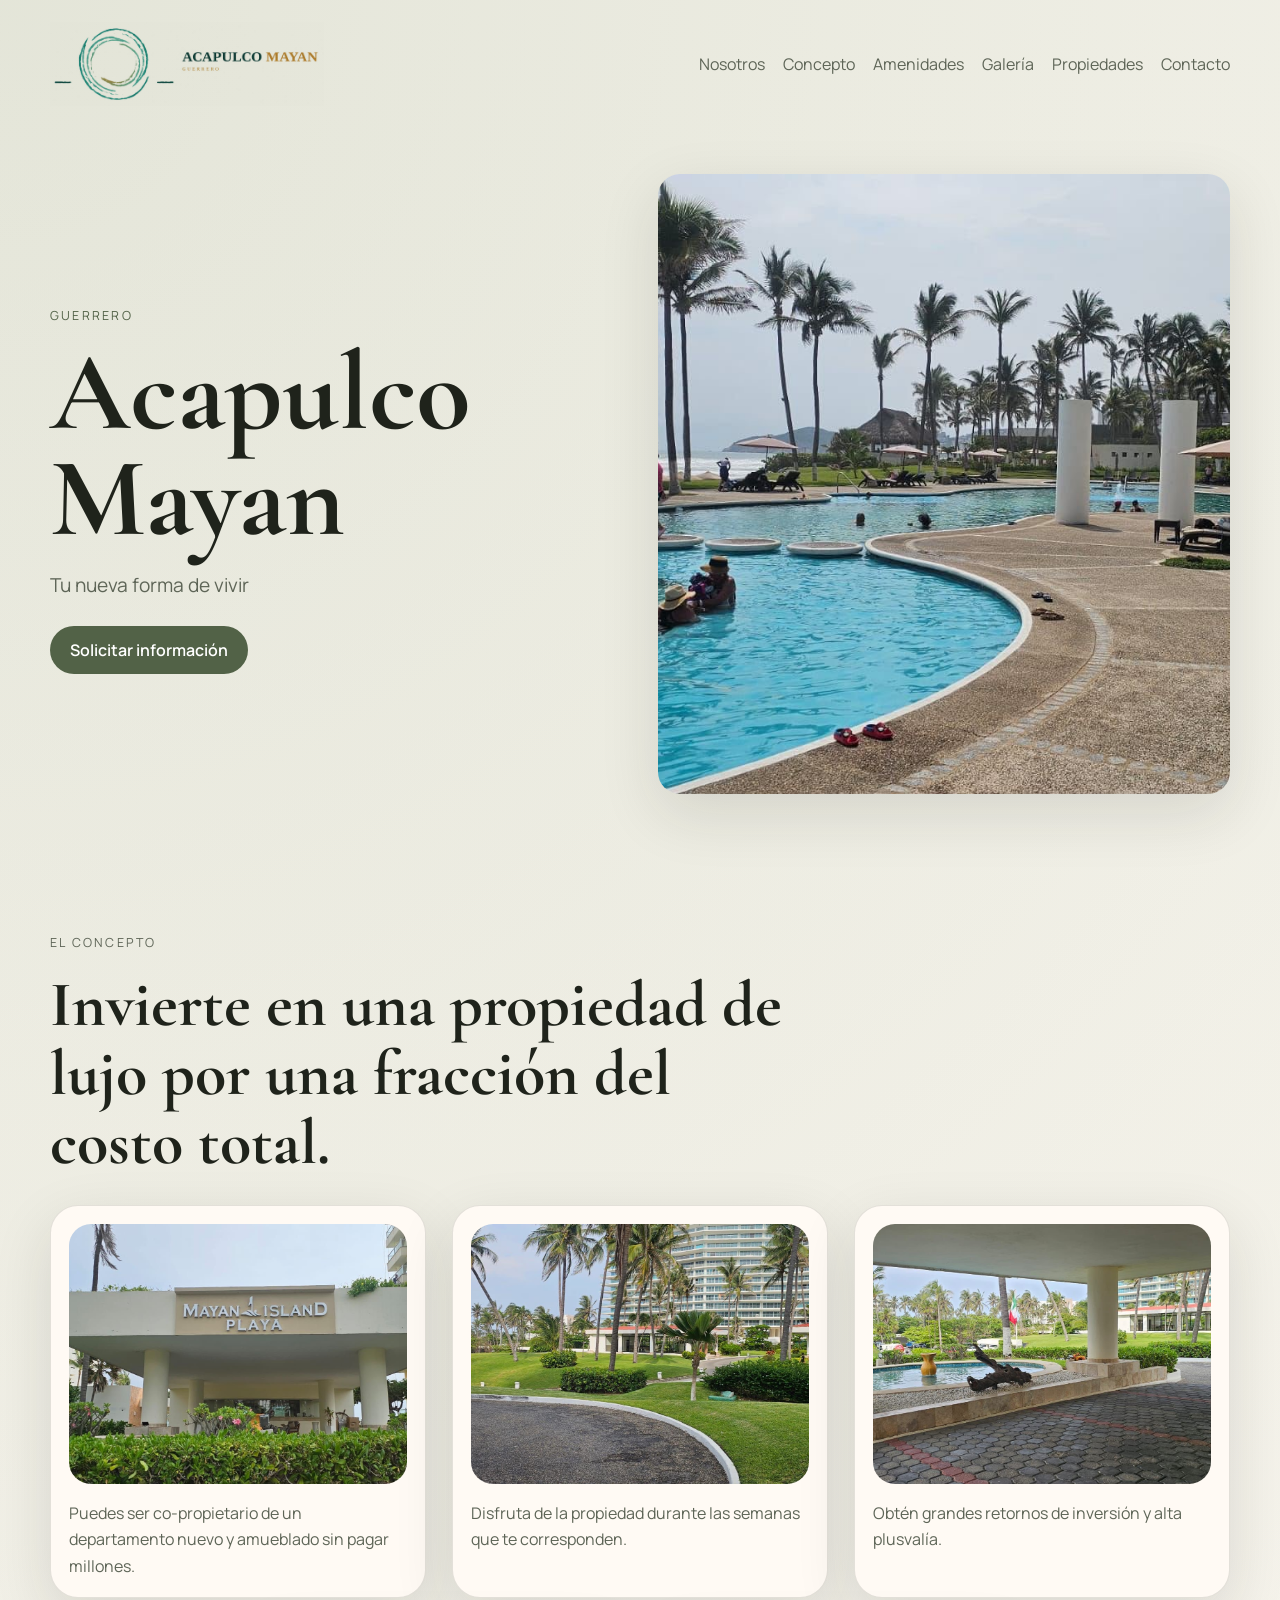
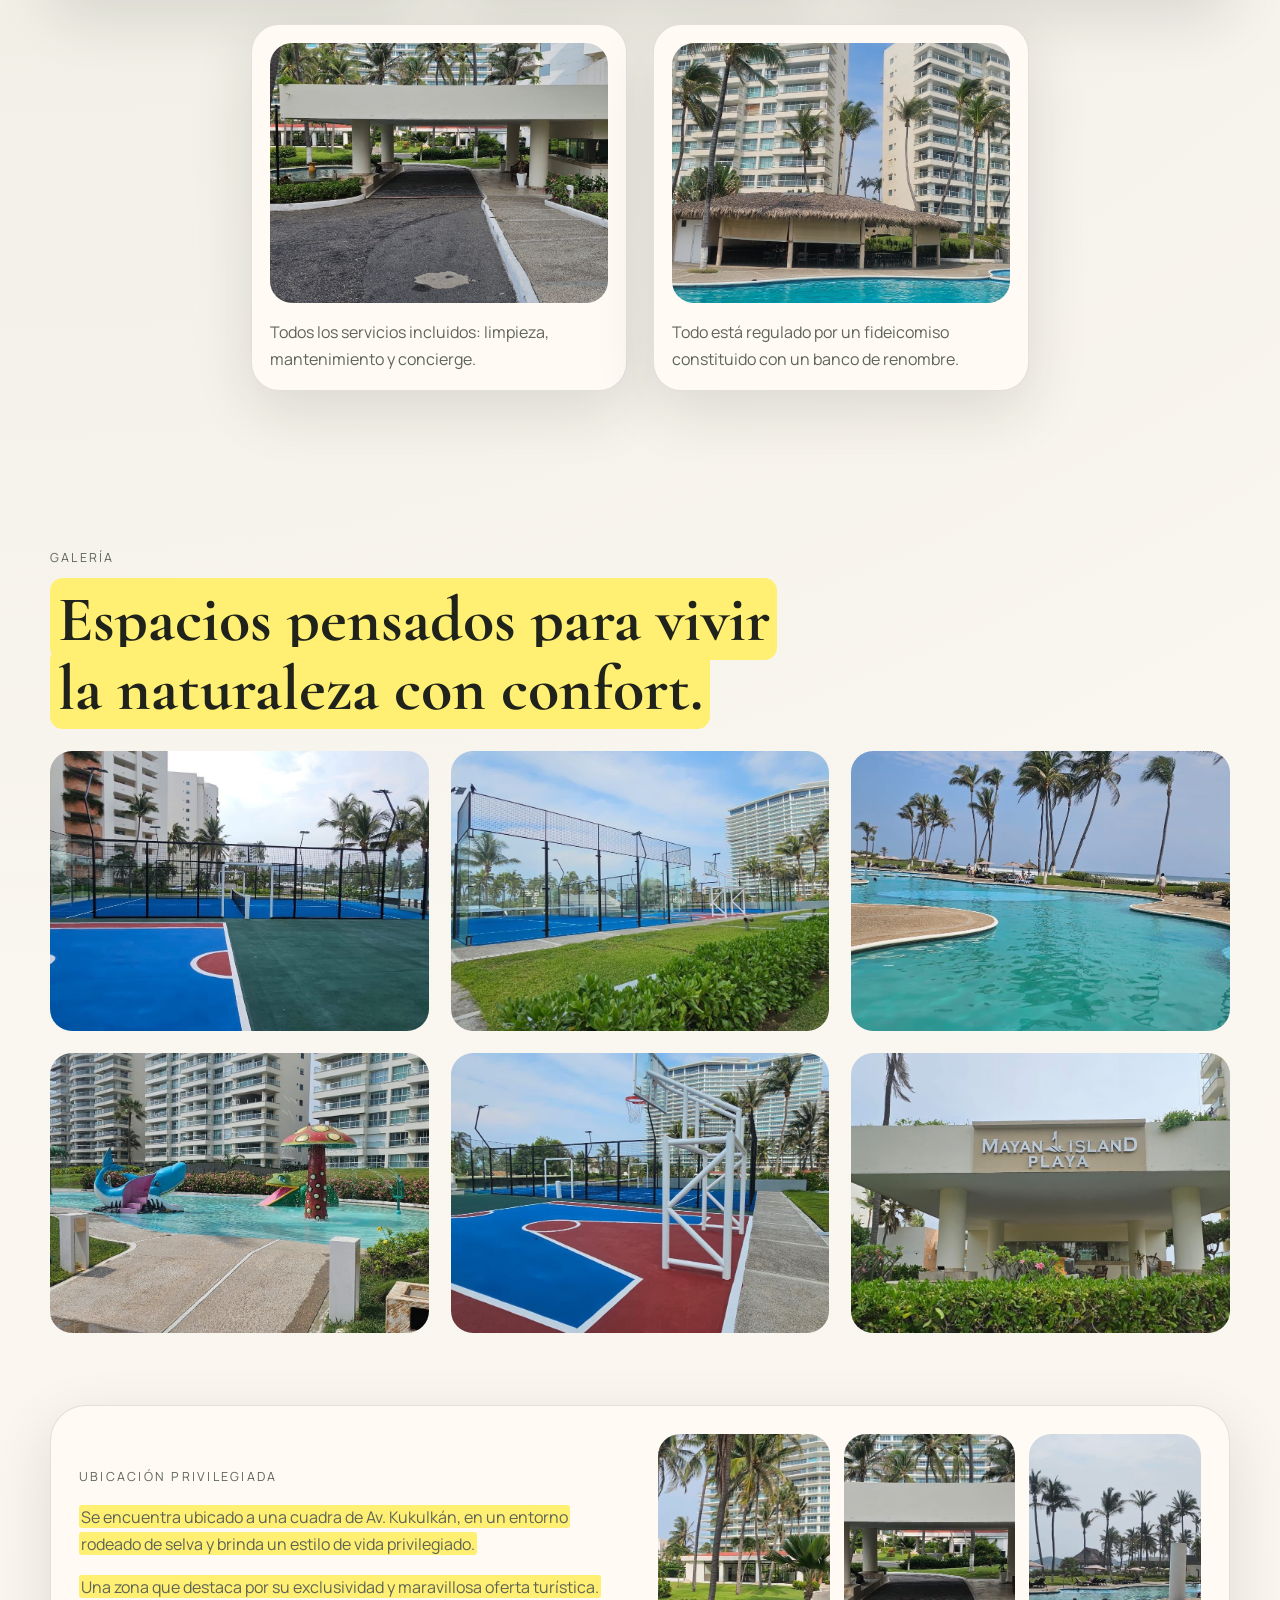
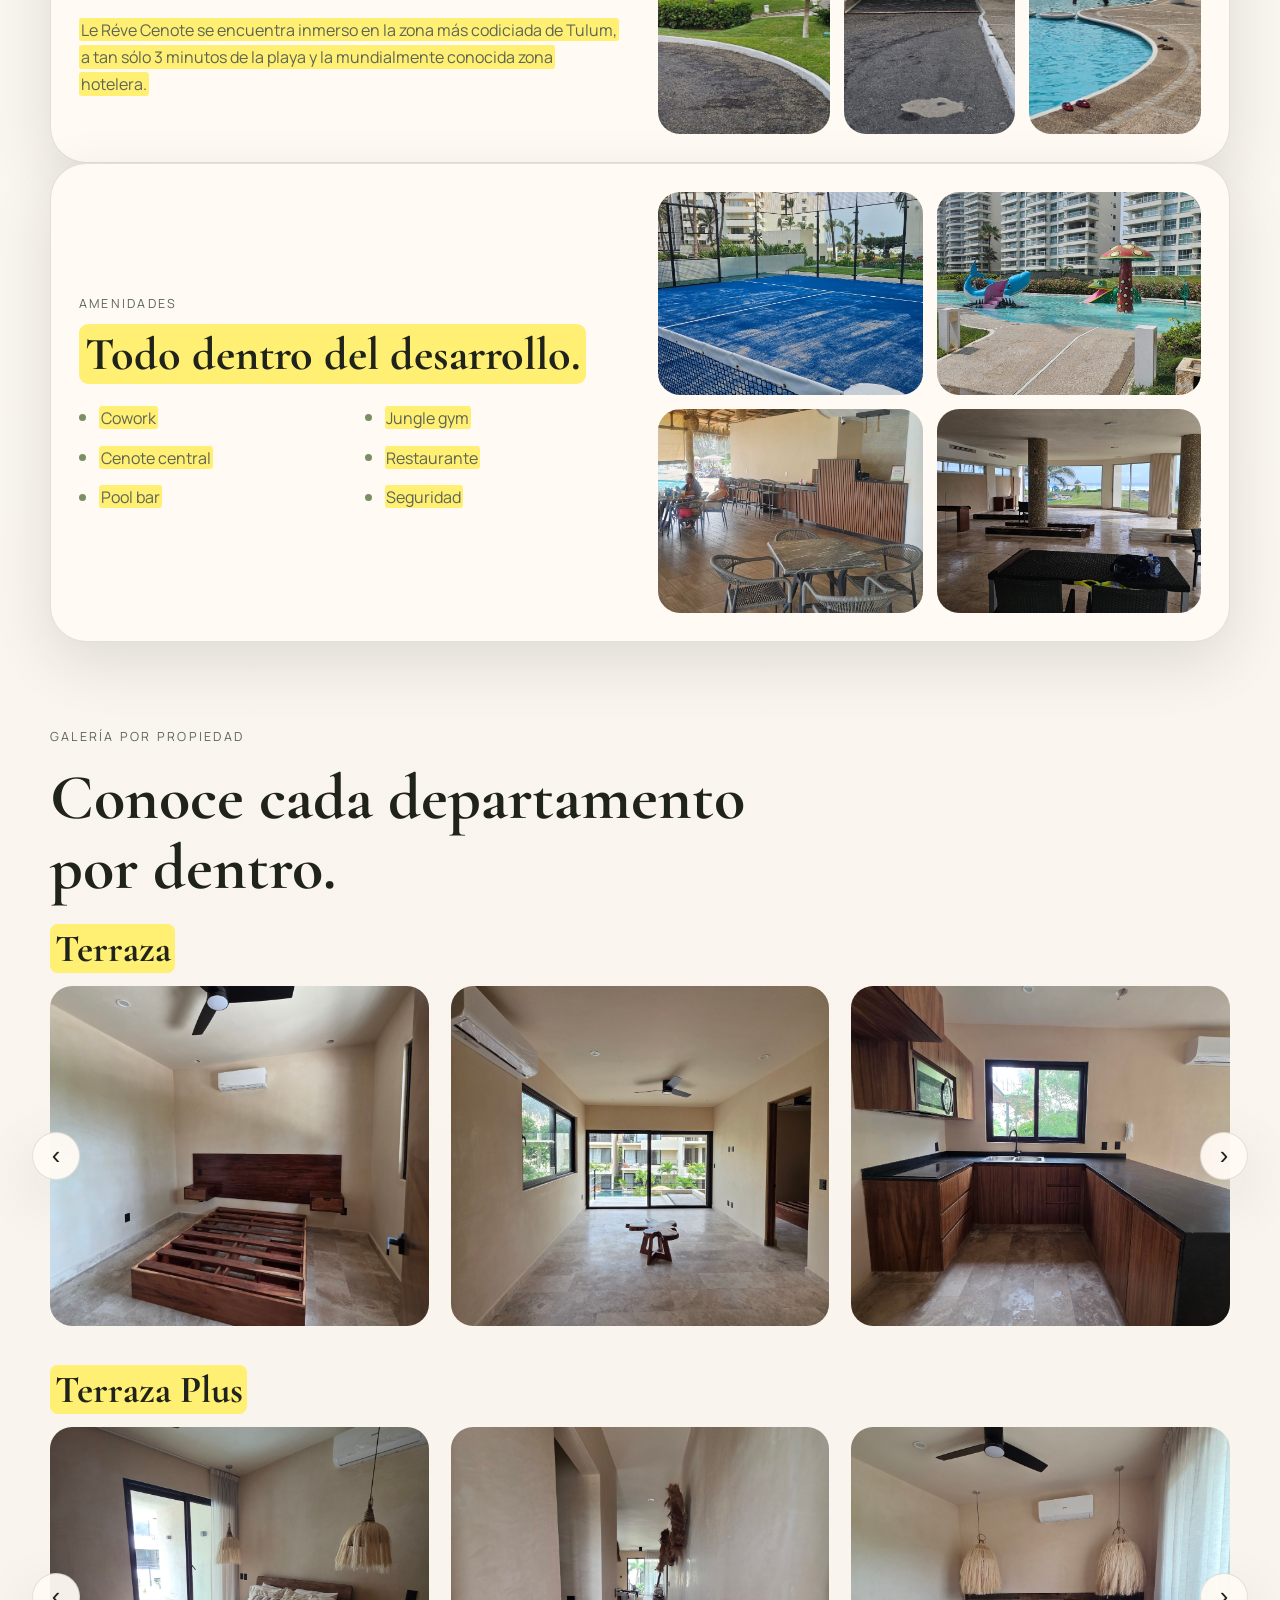
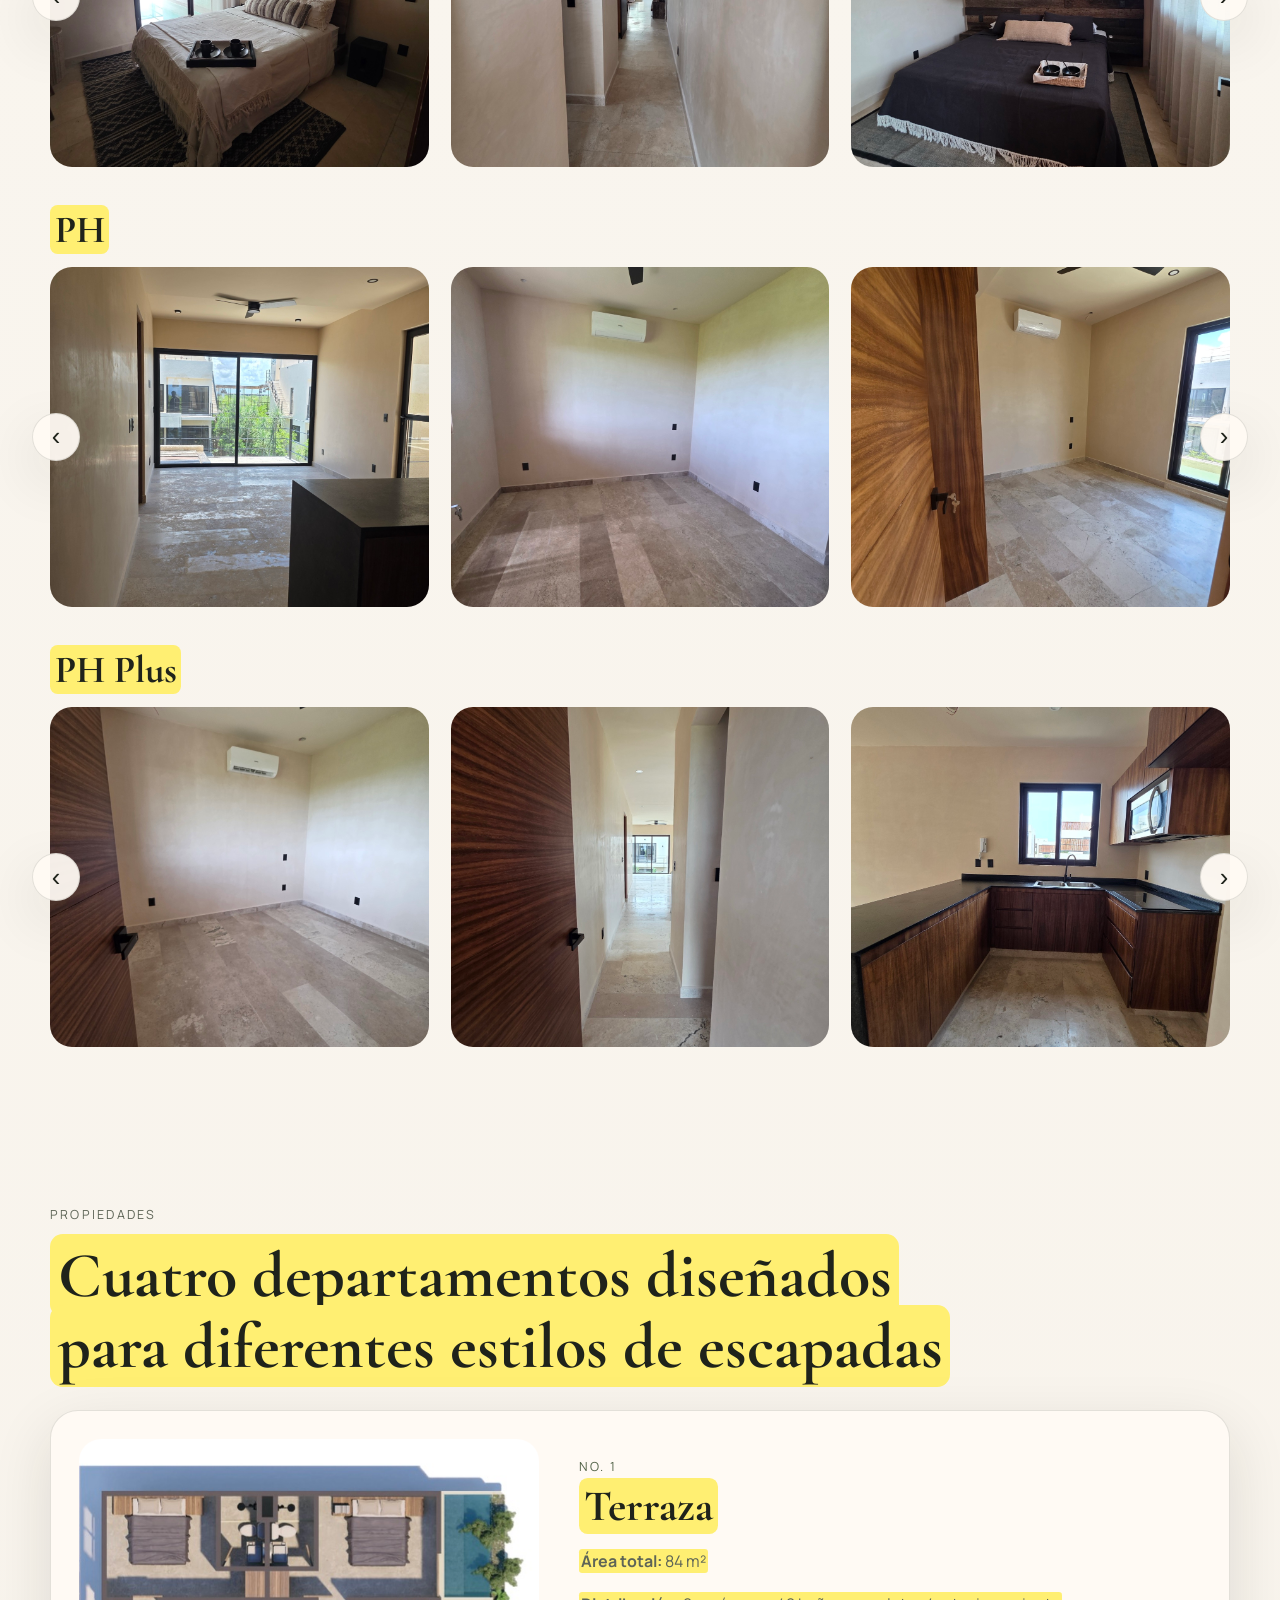
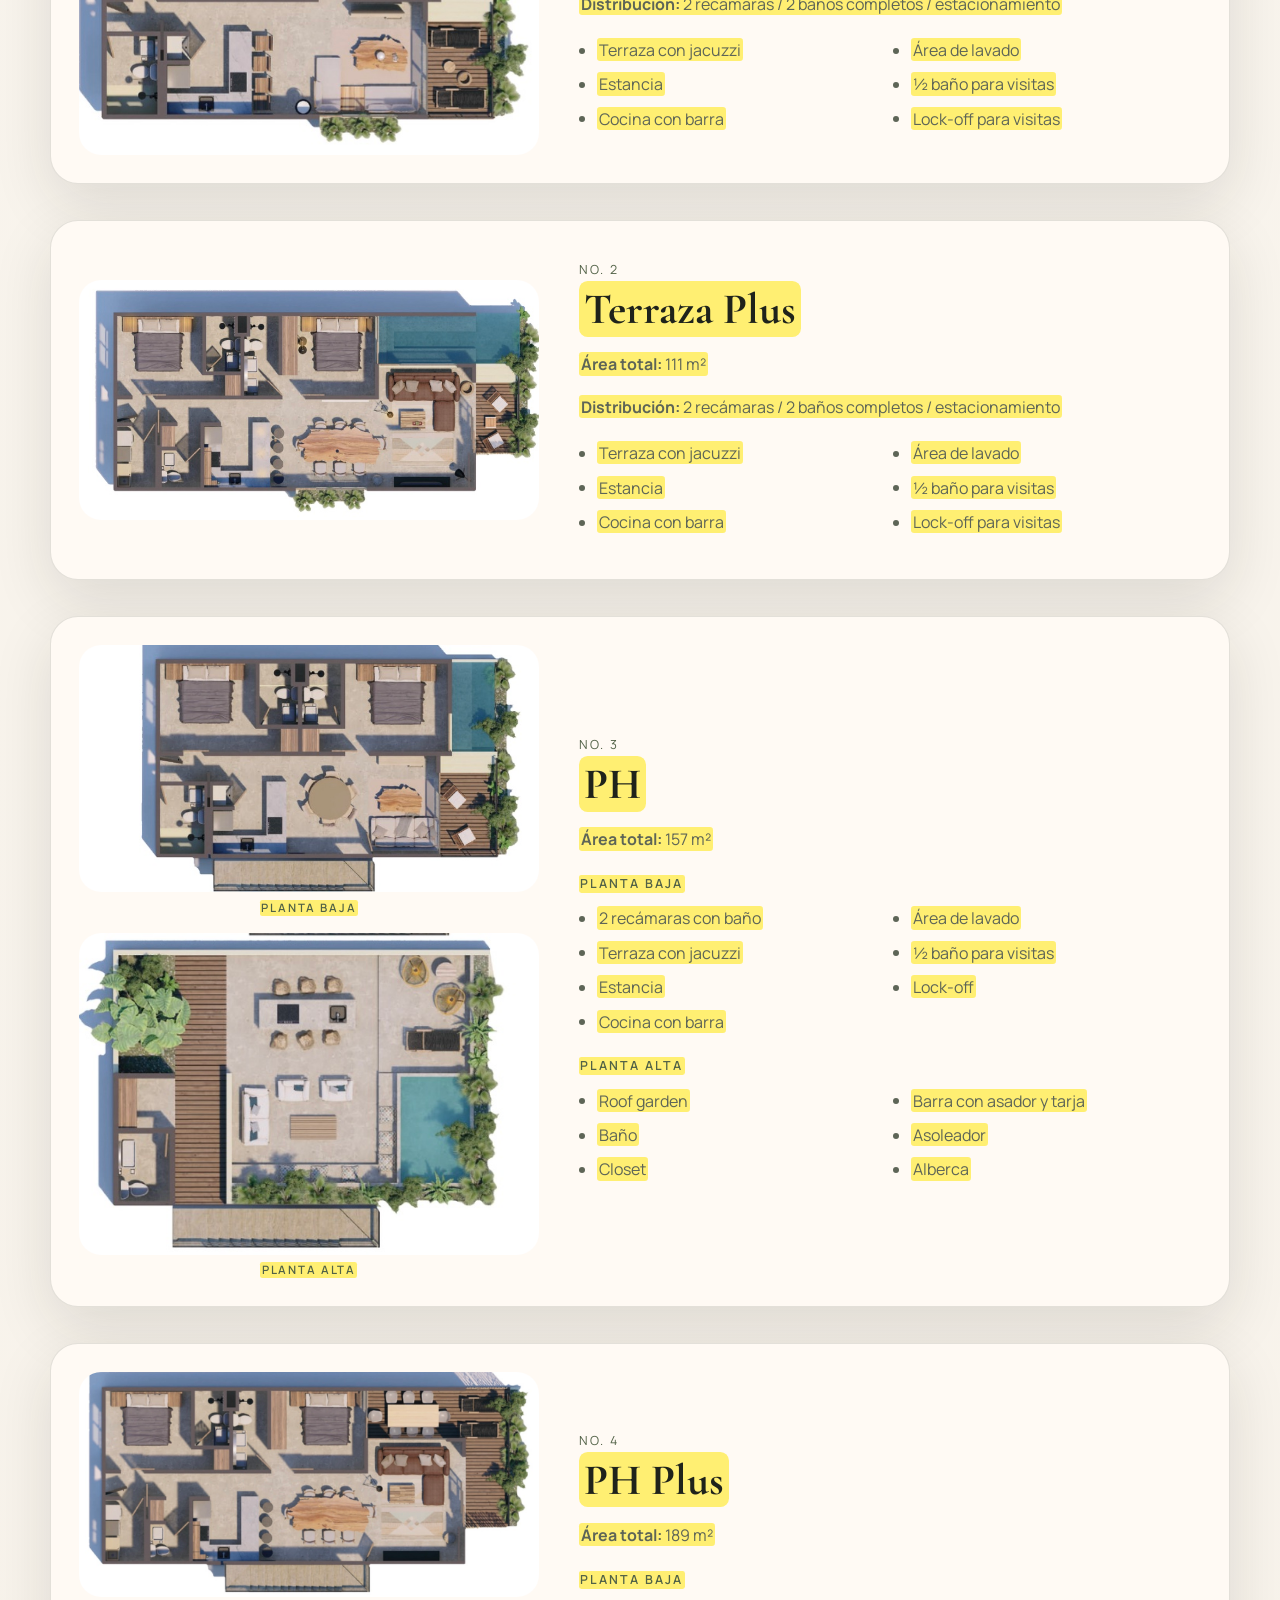
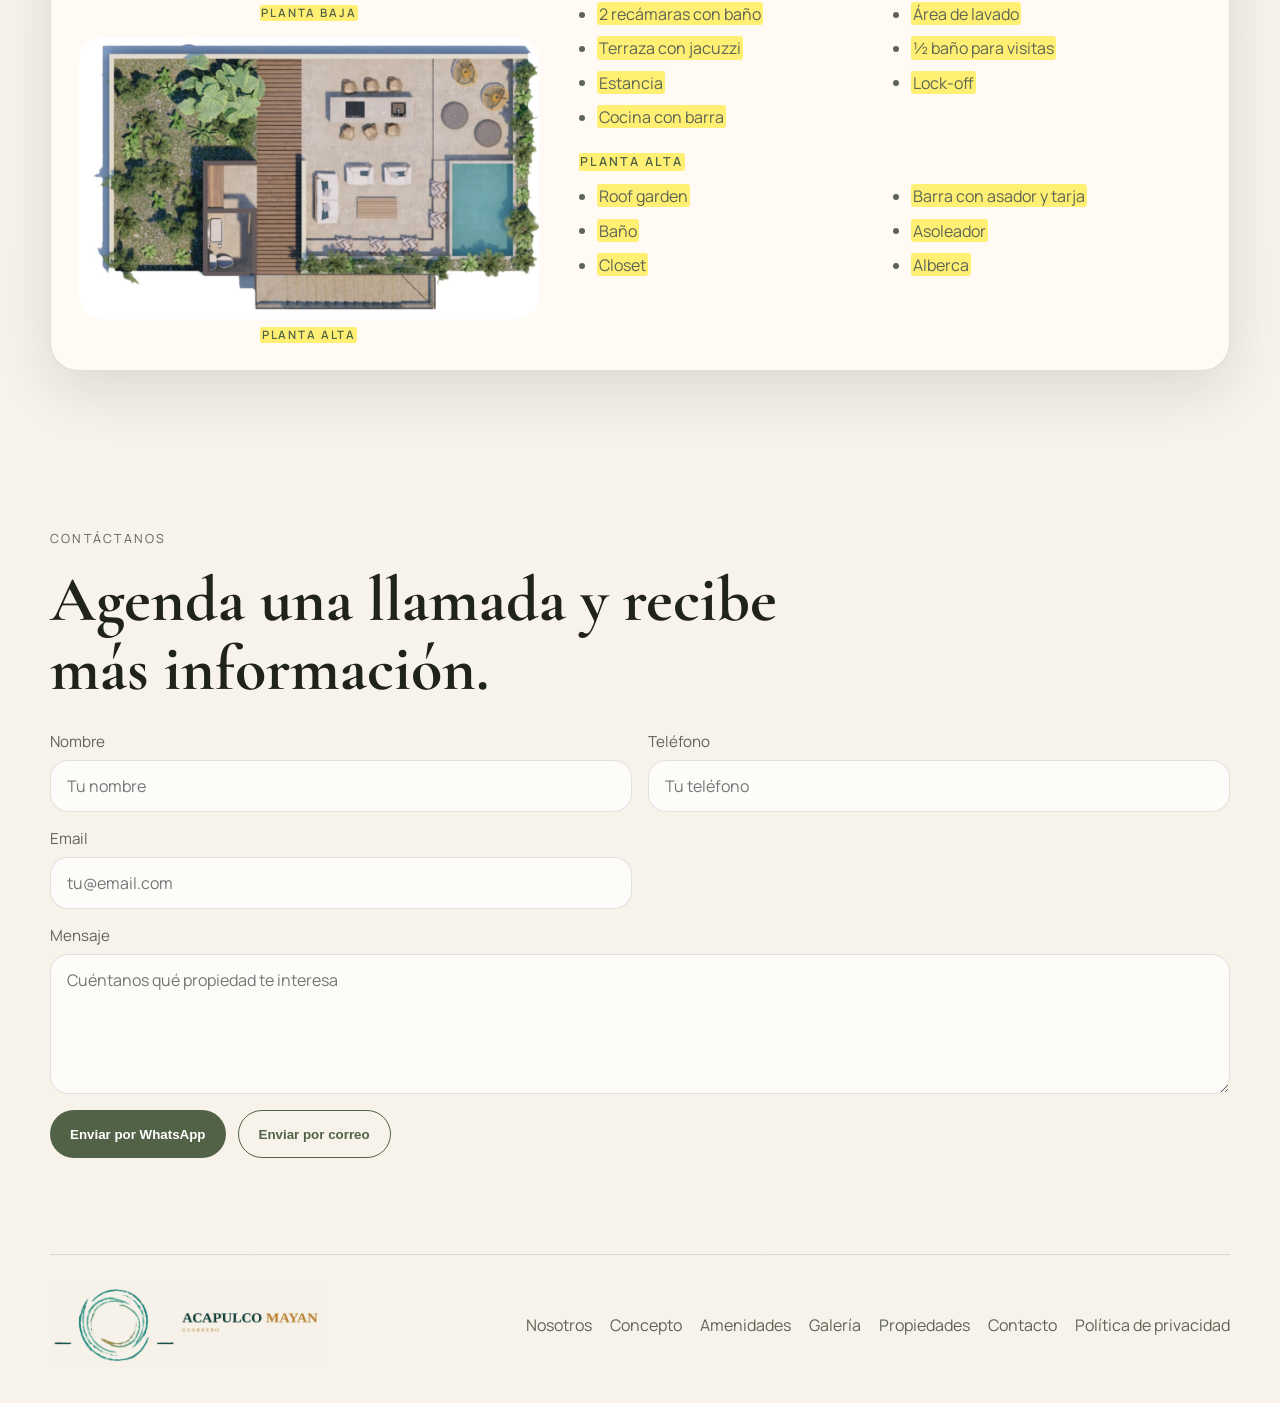
==== commit 15868816: "Resalta textos pendientes de propiedades" ====
--- a/index.html
+++ b/index.html
@@ -73,7 +73,7 @@
     <section class="section">
       <div class="section-heading">
         <p class="eyebrow">Galería</p>
-        <h2>Espacios pensados para vivir la naturaleza con confort.</h2>
+        <h2><mark class="copy-pending">Espacios pensados para vivir la naturaleza con confort.</mark></h2>
       </div>
       <div class="gallery-grid">
         <img loading="lazy" src="./assets/mayan-01.jpg" alt="Cancha de pádel y áreas deportivas">
@@ -88,8 +88,8 @@
     <section class="section split">
       <div>
         <p class="eyebrow">Ubicación privilegiada</p>
-        <p>Se encuentra ubicado a una cuadra de Av. Kukulkán, en un entorno rodeado de selva y brinda un estilo de vida privilegiado.</p>
-        <p>Una zona que destaca por su exclusividad y maravillosa oferta turística.</p>
+        <p><mark class="copy-pending">Se encuentra ubicado a una cuadra de Av. Kukulkán, en un entorno rodeado de selva y brinda un estilo de vida privilegiado.</mark></p>
+        <p><mark class="copy-pending">Una zona que destaca por su exclusividad y maravillosa oferta turística.</mark></p>
         <p><mark class="copy-pending">Le Réve Cenote se encuentra inmerso en la zona más codiciada de Tulum, a tan sólo 3 minutos de la playa y la mundialmente conocida zona hotelera.</mark></p>
       </div>
       <div class="stacked-images">
@@ -102,14 +102,14 @@
     <section class="section split" id="amenidades">
       <div>
         <p class="eyebrow">Amenidades</p>
-        <h2>Todo dentro del desarrollo.</h2>
+        <h2><mark class="copy-pending">Todo dentro del desarrollo.</mark></h2>
         <ul class="amenity-list">
-          <li>Cowork</li>
-          <li>Cenote central</li>
-          <li>Pool bar</li>
-          <li>Jungle gym</li>
-          <li>Restaurante</li>
-          <li>Seguridad</li>
+          <li><mark class="copy-pending">Cowork</mark></li>
+          <li><mark class="copy-pending">Cenote central</mark></li>
+          <li><mark class="copy-pending">Pool bar</mark></li>
+          <li><mark class="copy-pending">Jungle gym</mark></li>
+          <li><mark class="copy-pending">Restaurante</mark></li>
+          <li><mark class="copy-pending">Seguridad</mark></li>
         </ul>
       </div>
       <div class="amenity-photos">
@@ -127,7 +127,7 @@
       </div>
 
       <div class="property-gallery">
-        <h3>Terraza</h3>
+        <h3><mark class="copy-pending">Terraza</mark></h3>
         <div class="carousel">
           <button class="carousel-btn prev" type="button" aria-label="Ver fotos anteriores">‹</button>
           <div class="carousel-track">
@@ -143,7 +143,7 @@
       </div>
 
       <div class="property-gallery">
-        <h3>Terraza Plus</h3>
+        <h3><mark class="copy-pending">Terraza Plus</mark></h3>
         <div class="carousel">
           <button class="carousel-btn prev" type="button" aria-label="Ver fotos anteriores">‹</button>
           <div class="carousel-track">
@@ -165,7 +165,7 @@
       </div>
 
       <div class="property-gallery">
-        <h3>PH</h3>
+        <h3><mark class="copy-pending">PH</mark></h3>
         <div class="carousel">
           <button class="carousel-btn prev" type="button" aria-label="Ver fotos anteriores">‹</button>
           <div class="carousel-track">
@@ -182,7 +182,7 @@
       </div>
 
       <div class="property-gallery">
-        <h3>PH Plus</h3>
+        <h3><mark class="copy-pending">PH Plus</mark></h3>
         <div class="carousel">
           <button class="carousel-btn prev" type="button" aria-label="Ver fotos anteriores">‹</button>
           <div class="carousel-track">
@@ -204,23 +204,23 @@
     <section class="section" id="propiedades">
       <div class="section-heading">
         <p class="eyebrow">Propiedades</p>
-        <h2>Cuatro departamentos diseñados<br>para diferentes estilos de escapadas</h2>
+        <h2><mark class="copy-pending">Cuatro departamentos diseñados<br>para diferentes estilos de escapadas</mark></h2>
       </div>
       <div class="property-grid">
         <article class="property-card">
           <img loading="lazy" class="property-plan" src="./assets/plano-terraza.jpg" alt="Plano del departamento Terraza">
           <div class="property-body">
             <span class="property-number">No. 1</span>
-            <h3>Terraza</h3>
-            <p><strong>Área total:</strong> 84 m²</p>
-            <p><strong>Distribución:</strong> 2 recámaras / 2 baños completos / estacionamiento</p>
-            <ul>
-              <li>Terraza con jacuzzi</li>
-              <li>Estancia</li>
-              <li>Cocina con barra</li>
-              <li>Área de lavado</li>
-              <li>½ baño para visitas</li>
-              <li>Lock-off para visitas</li>
+            <h3><mark class="copy-pending">Terraza</mark></h3>
+            <p><mark class="copy-pending"><strong>Área total:</strong> 84 m²</mark></p>
+            <p><mark class="copy-pending"><strong>Distribución:</strong> 2 recámaras / 2 baños completos / estacionamiento</mark></p>
+            <ul>
+              <li><mark class="copy-pending">Terraza con jacuzzi</mark></li>
+              <li><mark class="copy-pending">Estancia</mark></li>
+              <li><mark class="copy-pending">Cocina con barra</mark></li>
+              <li><mark class="copy-pending">Área de lavado</mark></li>
+              <li><mark class="copy-pending">½ baño para visitas</mark></li>
+              <li><mark class="copy-pending">Lock-off para visitas</mark></li>
             </ul>
           </div>
         </article>
@@ -228,16 +228,16 @@
           <img loading="lazy" class="property-plan" src="./assets/plano-terraza-plus.jpg" alt="Plano del departamento Terraza Plus">
           <div class="property-body">
             <span class="property-number">No. 2</span>
-            <h3>Terraza Plus</h3>
-            <p><strong>Área total:</strong> 111 m²</p>
-            <p><strong>Distribución:</strong> 2 recámaras / 2 baños completos / estacionamiento</p>
-            <ul>
-              <li>Terraza con jacuzzi</li>
-              <li>Estancia</li>
-              <li>Cocina con barra</li>
-              <li>Área de lavado</li>
-              <li>½ baño para visitas</li>
-              <li>Lock-off para visitas</li>
+            <h3><mark class="copy-pending">Terraza Plus</mark></h3>
+            <p><mark class="copy-pending"><strong>Área total:</strong> 111 m²</mark></p>
+            <p><mark class="copy-pending"><strong>Distribución:</strong> 2 recámaras / 2 baños completos / estacionamiento</mark></p>
+            <ul>
+              <li><mark class="copy-pending">Terraza con jacuzzi</mark></li>
+              <li><mark class="copy-pending">Estancia</mark></li>
+              <li><mark class="copy-pending">Cocina con barra</mark></li>
+              <li><mark class="copy-pending">Área de lavado</mark></li>
+              <li><mark class="copy-pending">½ baño para visitas</mark></li>
+              <li><mark class="copy-pending">Lock-off para visitas</mark></li>
             </ul>
           </div>
         </article>
@@ -245,35 +245,35 @@
           <div class="property-plans">
             <figure>
               <img loading="lazy" class="property-plan" src="./assets/plano-ph-baja.jpg" alt="Plano de planta baja del PH">
-              <figcaption>Planta baja</figcaption>
+              <figcaption><mark class="copy-pending">Planta baja</mark></figcaption>
             </figure>
             <figure>
               <img loading="lazy" class="property-plan" src="./assets/plano-ph-alta.jpg" alt="Plano de planta alta del PH">
-              <figcaption>Planta alta</figcaption>
+              <figcaption><mark class="copy-pending">Planta alta</mark></figcaption>
             </figure>
           </div>
           <div class="property-body">
             <span class="property-number">No. 3</span>
-            <h3>PH</h3>
-            <p><strong>Área total:</strong> 157 m²</p>
-            <p class="floor-label">Planta baja</p>
-            <ul>
-              <li>2 recámaras con baño</li>
-              <li>Terraza con jacuzzi</li>
-              <li>Estancia</li>
-              <li>Cocina con barra</li>
-              <li>Área de lavado</li>
-              <li>½ baño para visitas</li>
-              <li>Lock-off</li>
-            </ul>
-            <p class="floor-label">Planta alta</p>
-            <ul>
-              <li>Roof garden</li>
-              <li>Baño</li>
-              <li>Closet</li>
-              <li>Barra con asador y tarja</li>
-              <li>Asoleador</li>
-              <li>Alberca</li>
+            <h3><mark class="copy-pending">PH</mark></h3>
+            <p><mark class="copy-pending"><strong>Área total:</strong> 157 m²</mark></p>
+            <p class="floor-label"><mark class="copy-pending">Planta baja</mark></p>
+            <ul>
+              <li><mark class="copy-pending">2 recámaras con baño</mark></li>
+              <li><mark class="copy-pending">Terraza con jacuzzi</mark></li>
+              <li><mark class="copy-pending">Estancia</mark></li>
+              <li><mark class="copy-pending">Cocina con barra</mark></li>
+              <li><mark class="copy-pending">Área de lavado</mark></li>
+              <li><mark class="copy-pending">½ baño para visitas</mark></li>
+              <li><mark class="copy-pending">Lock-off</mark></li>
+            </ul>
+            <p class="floor-label"><mark class="copy-pending">Planta alta</mark></p>
+            <ul>
+              <li><mark class="copy-pending">Roof garden</mark></li>
+              <li><mark class="copy-pending">Baño</mark></li>
+              <li><mark class="copy-pending">Closet</mark></li>
+              <li><mark class="copy-pending">Barra con asador y tarja</mark></li>
+              <li><mark class="copy-pending">Asoleador</mark></li>
+              <li><mark class="copy-pending">Alberca</mark></li>
             </ul>
           </div>
         </article>
@@ -281,35 +281,35 @@
           <div class="property-plans">
             <figure>
               <img loading="lazy" class="property-plan" src="./assets/plano-ph-plus-baja.jpg" alt="Plano de planta baja del PH Plus">
-              <figcaption>Planta baja</figcaption>
+              <figcaption><mark class="copy-pending">Planta baja</mark></figcaption>
             </figure>
             <figure>
               <img loading="lazy" class="property-plan" src="./assets/plano-ph-plus-alta.jpg" alt="Plano de planta alta del PH Plus">
-              <figcaption>Planta alta</figcaption>
+              <figcaption><mark class="copy-pending">Planta alta</mark></figcaption>
             </figure>
           </div>
           <div class="property-body">
             <span class="property-number">No. 4</span>
-            <h3>PH Plus</h3>
-            <p><strong>Área total:</strong> 189 m²</p>
-            <p class="floor-label">Planta baja</p>
-            <ul>
-              <li>2 recámaras con baño</li>
-              <li>Terraza con jacuzzi</li>
-              <li>Estancia</li>
-              <li>Cocina con barra</li>
-              <li>Área de lavado</li>
-              <li>½ baño para visitas</li>
-              <li>Lock-off</li>
-            </ul>
-            <p class="floor-label">Planta alta</p>
-            <ul>
-              <li>Roof garden</li>
-              <li>Baño</li>
-              <li>Closet</li>
-              <li>Barra con asador y tarja</li>
-              <li>Asoleador</li>
-              <li>Alberca</li>
+            <h3><mark class="copy-pending">PH Plus</mark></h3>
+            <p><mark class="copy-pending"><strong>Área total:</strong> 189 m²</mark></p>
+            <p class="floor-label"><mark class="copy-pending">Planta baja</mark></p>
+            <ul>
+              <li><mark class="copy-pending">2 recámaras con baño</mark></li>
+              <li><mark class="copy-pending">Terraza con jacuzzi</mark></li>
+              <li><mark class="copy-pending">Estancia</mark></li>
+              <li><mark class="copy-pending">Cocina con barra</mark></li>
+              <li><mark class="copy-pending">Área de lavado</mark></li>
+              <li><mark class="copy-pending">½ baño para visitas</mark></li>
+              <li><mark class="copy-pending">Lock-off</mark></li>
+            </ul>
+            <p class="floor-label"><mark class="copy-pending">Planta alta</mark></p>
+            <ul>
+              <li><mark class="copy-pending">Roof garden</mark></li>
+              <li><mark class="copy-pending">Baño</mark></li>
+              <li><mark class="copy-pending">Closet</mark></li>
+              <li><mark class="copy-pending">Barra con asador y tarja</mark></li>
+              <li><mark class="copy-pending">Asoleador</mark></li>
+              <li><mark class="copy-pending">Alberca</mark></li>
             </ul>
           </div>
         </article>
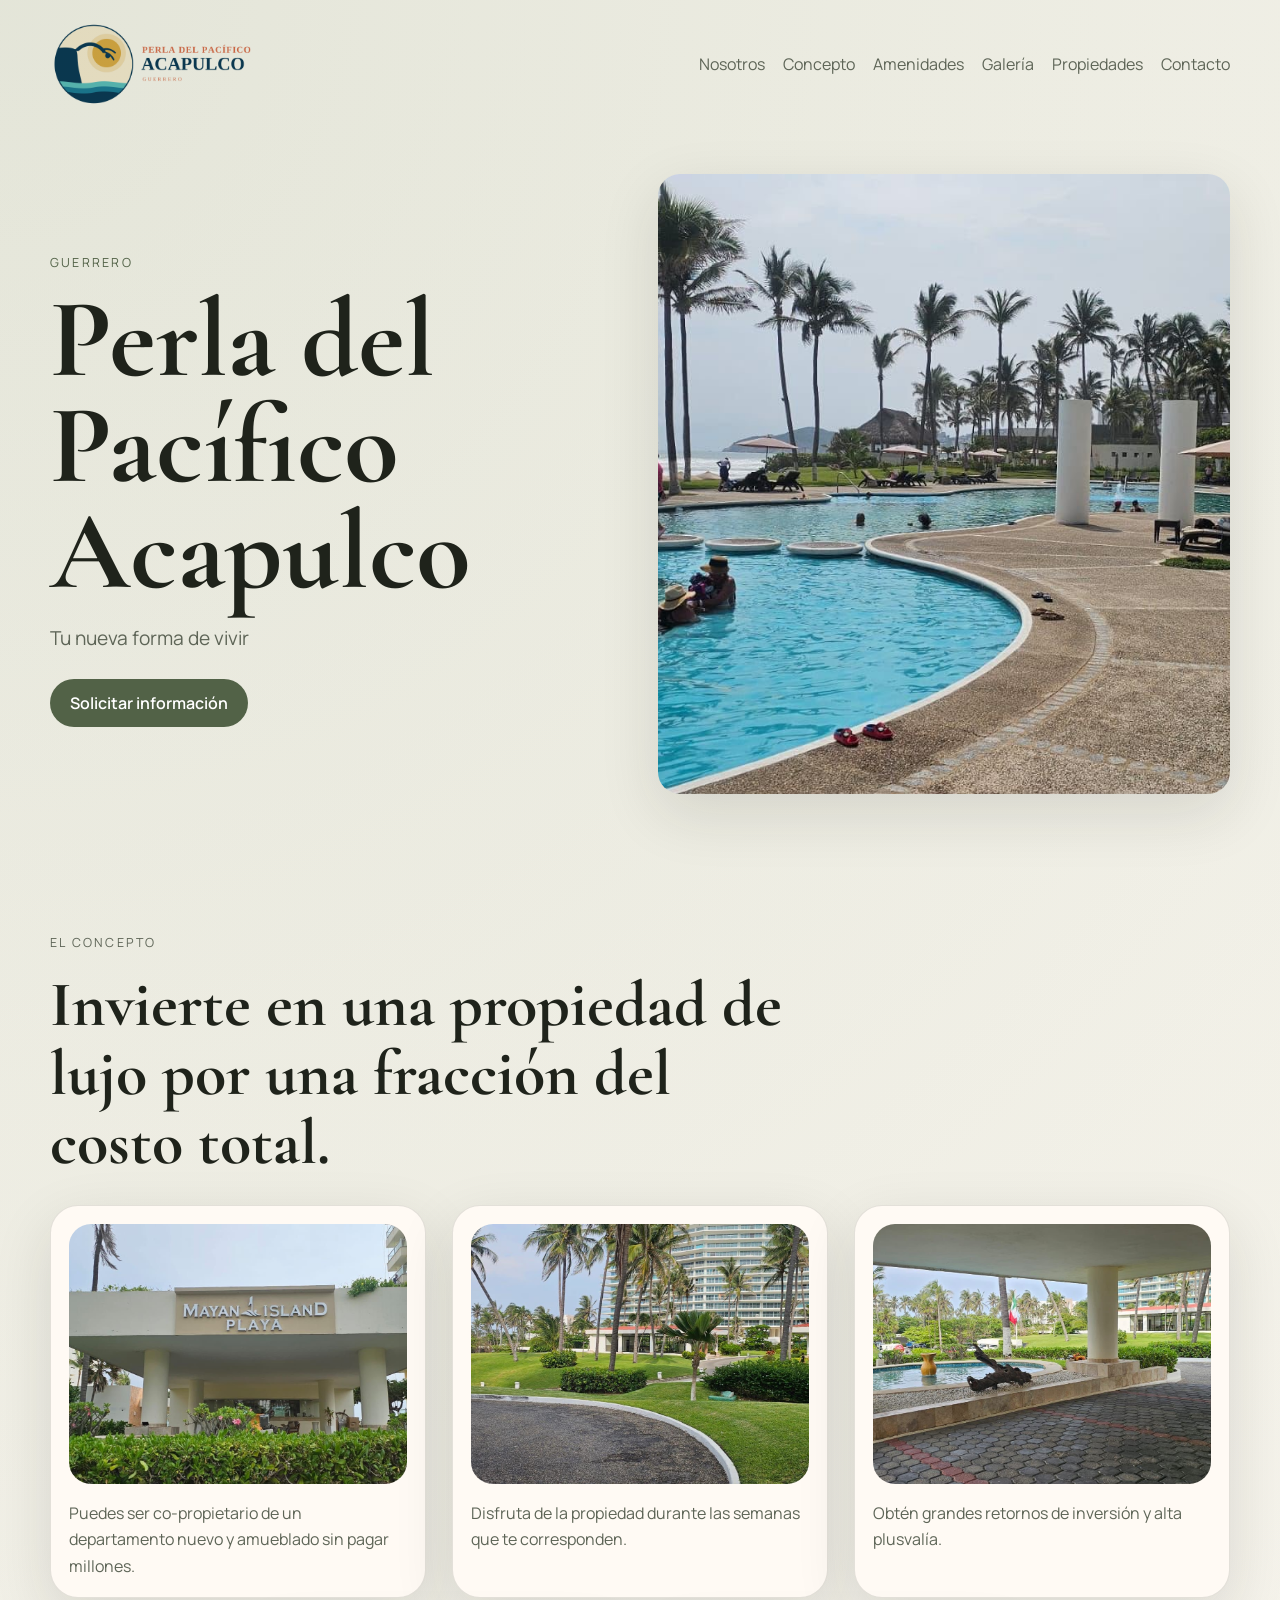
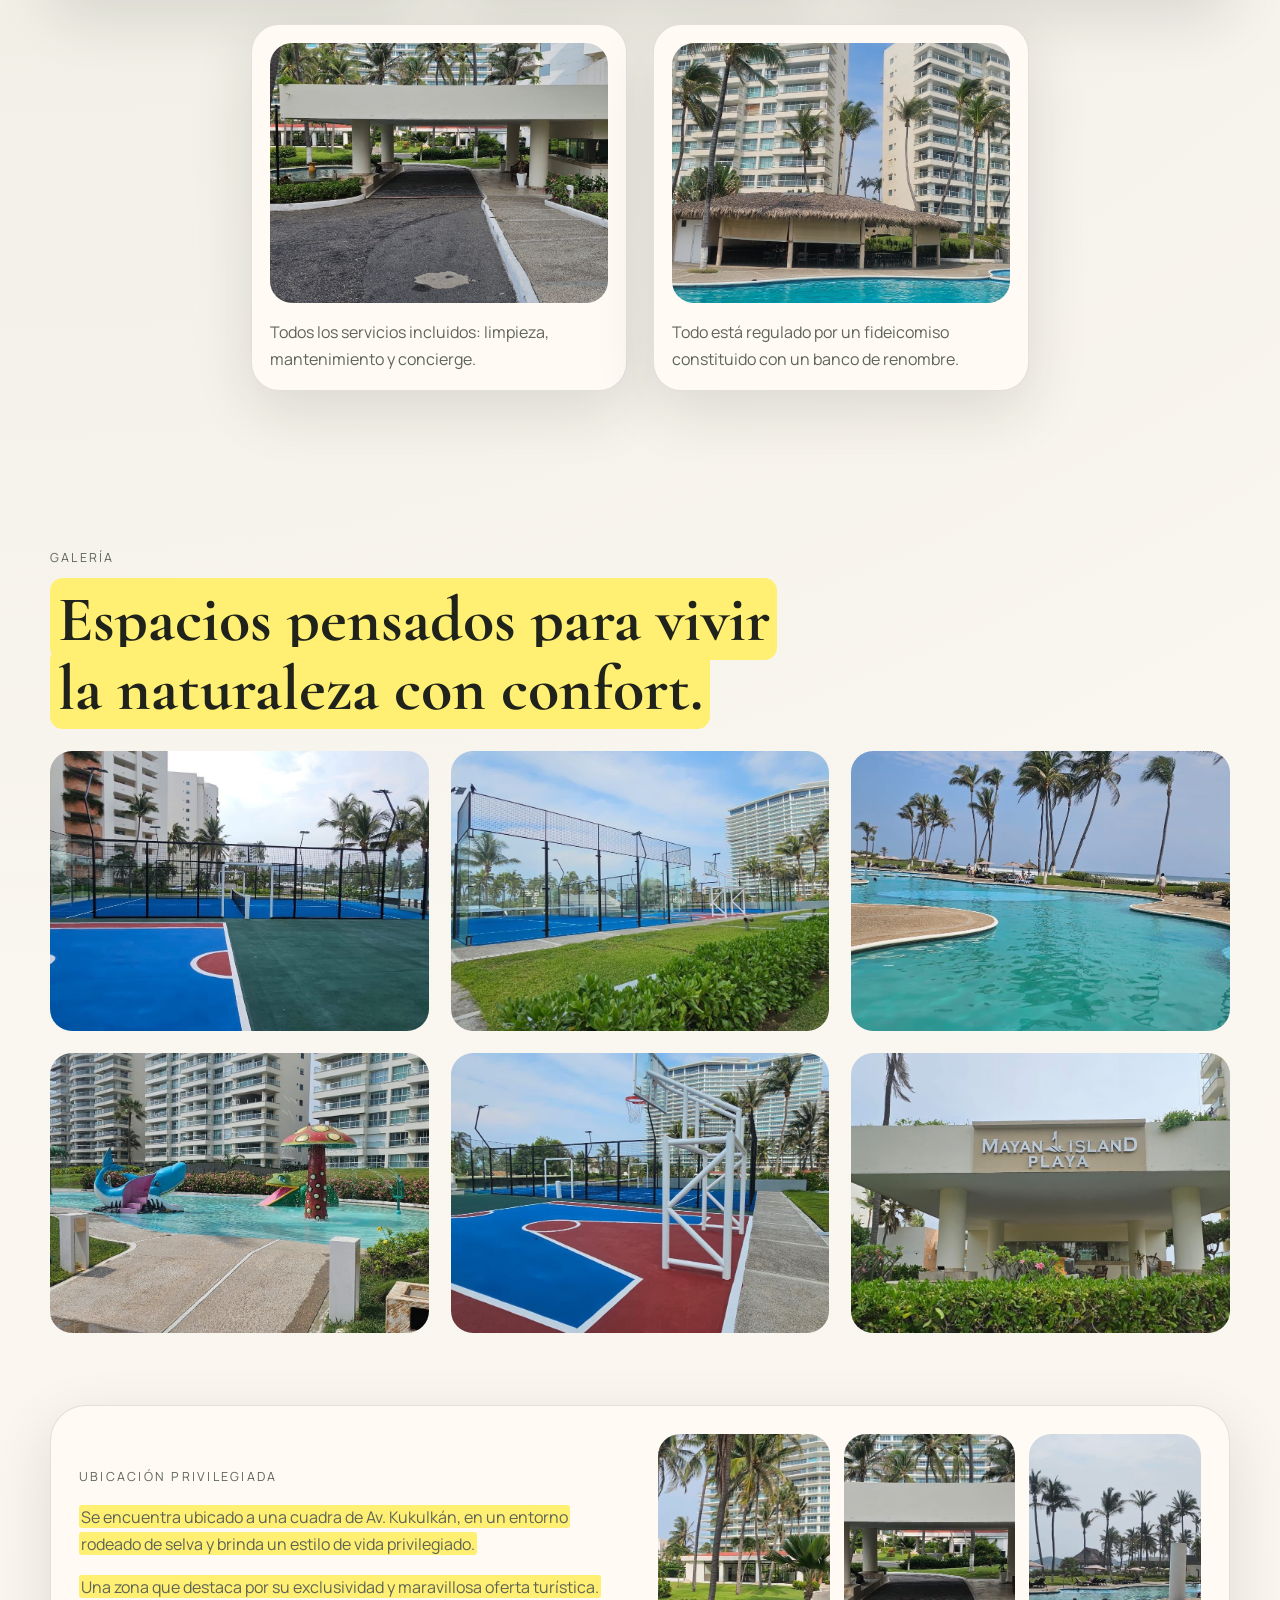
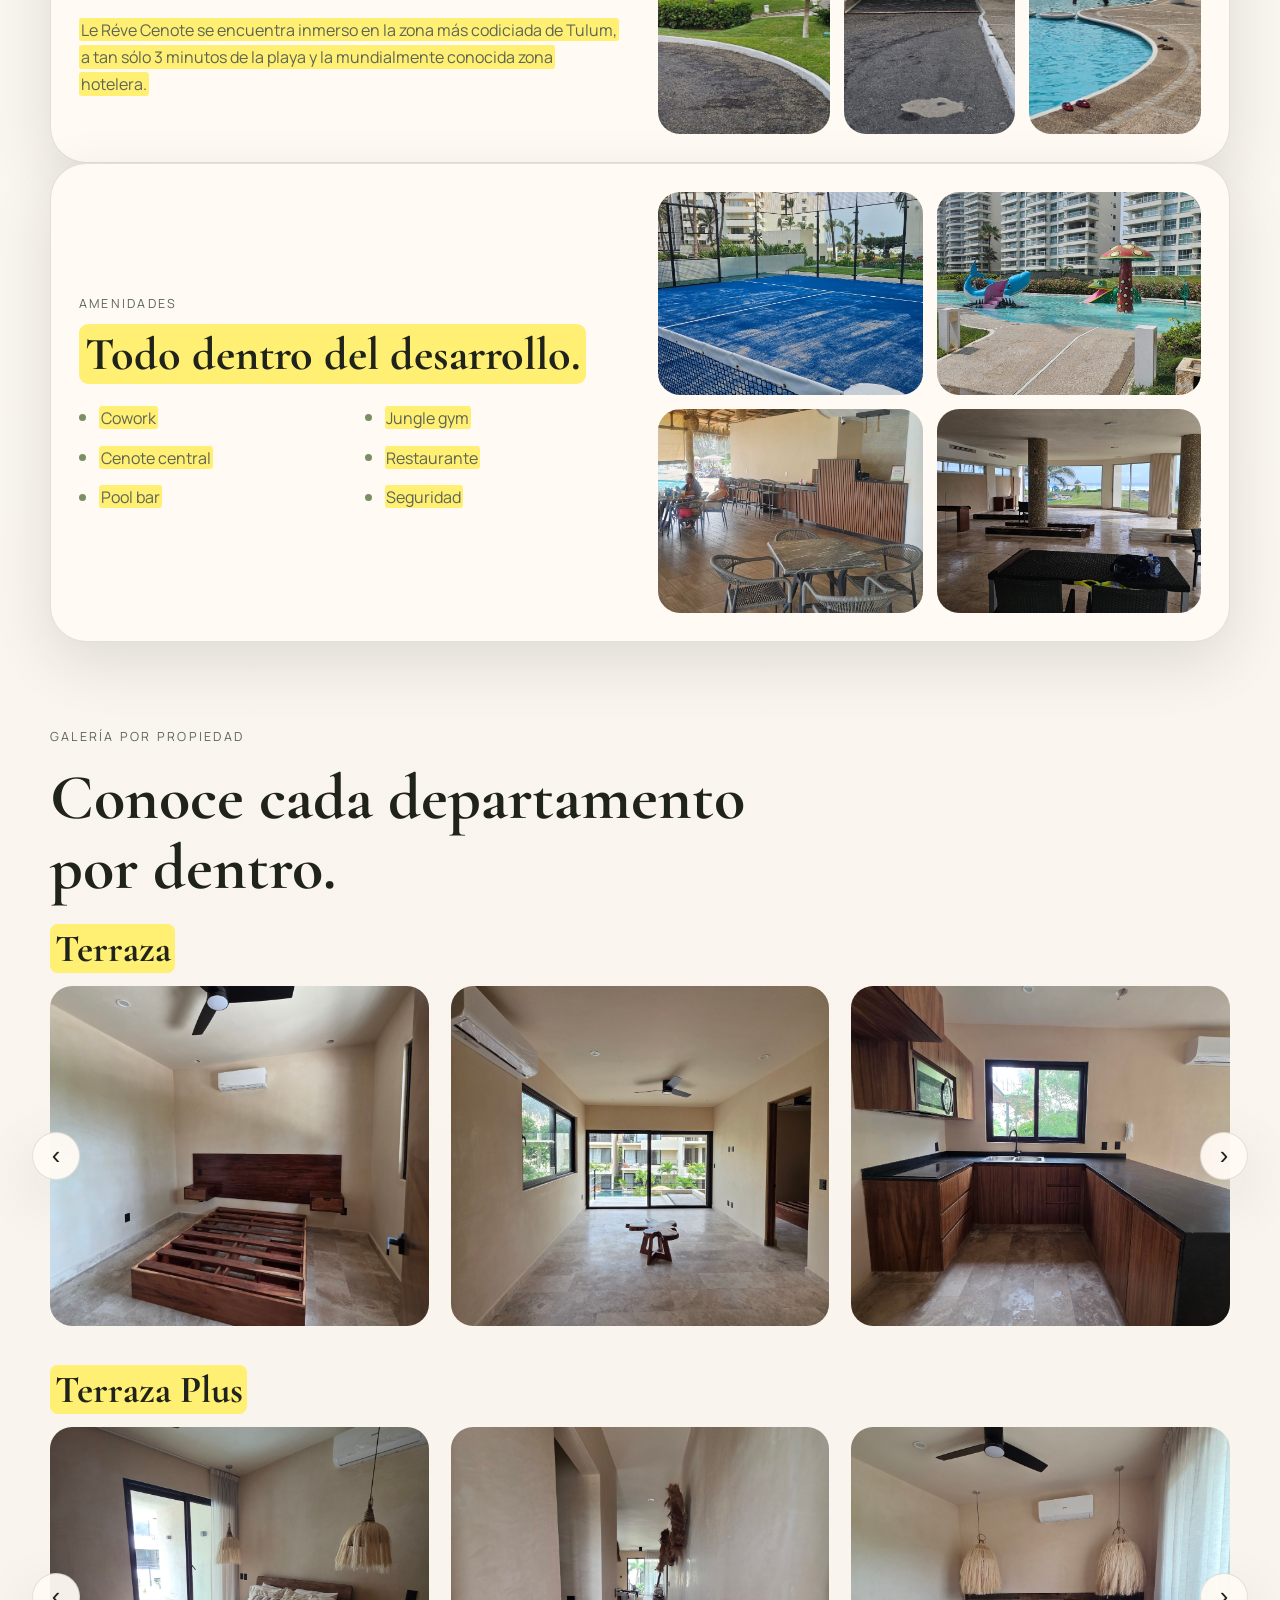
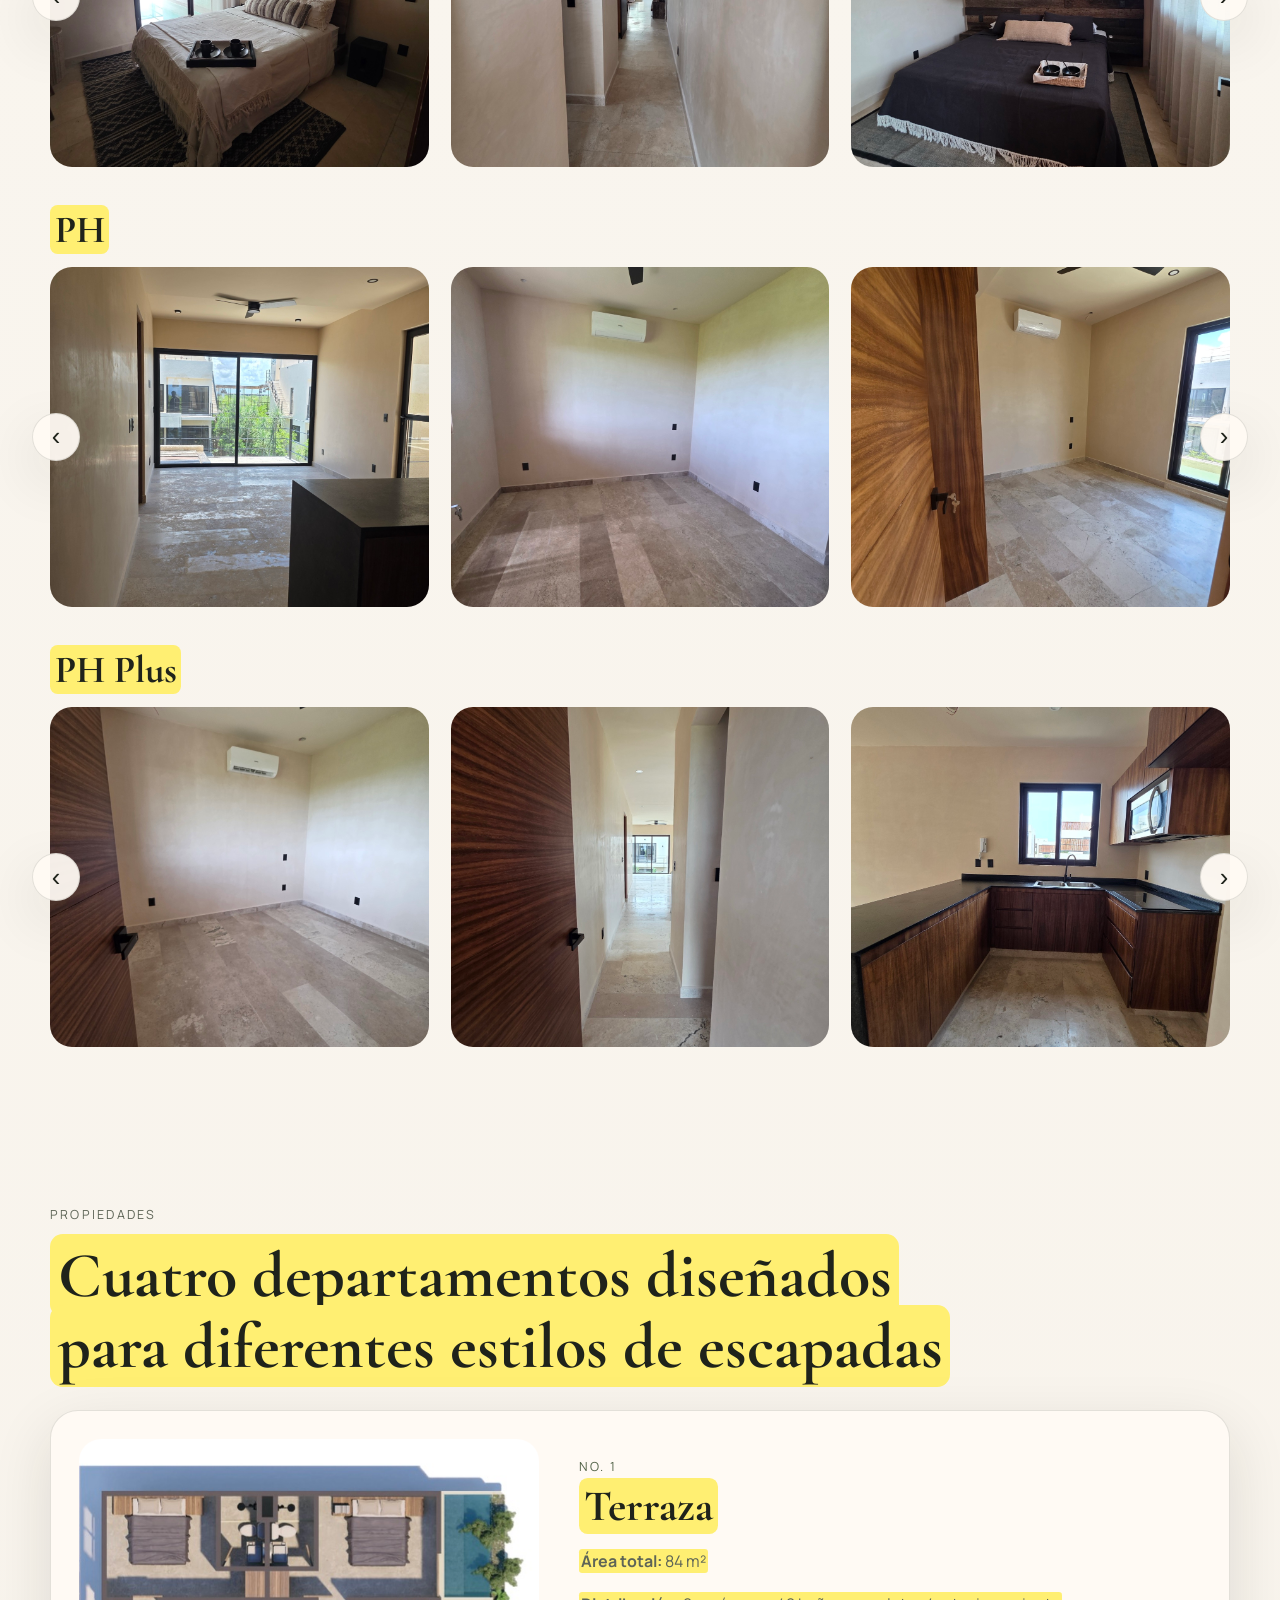
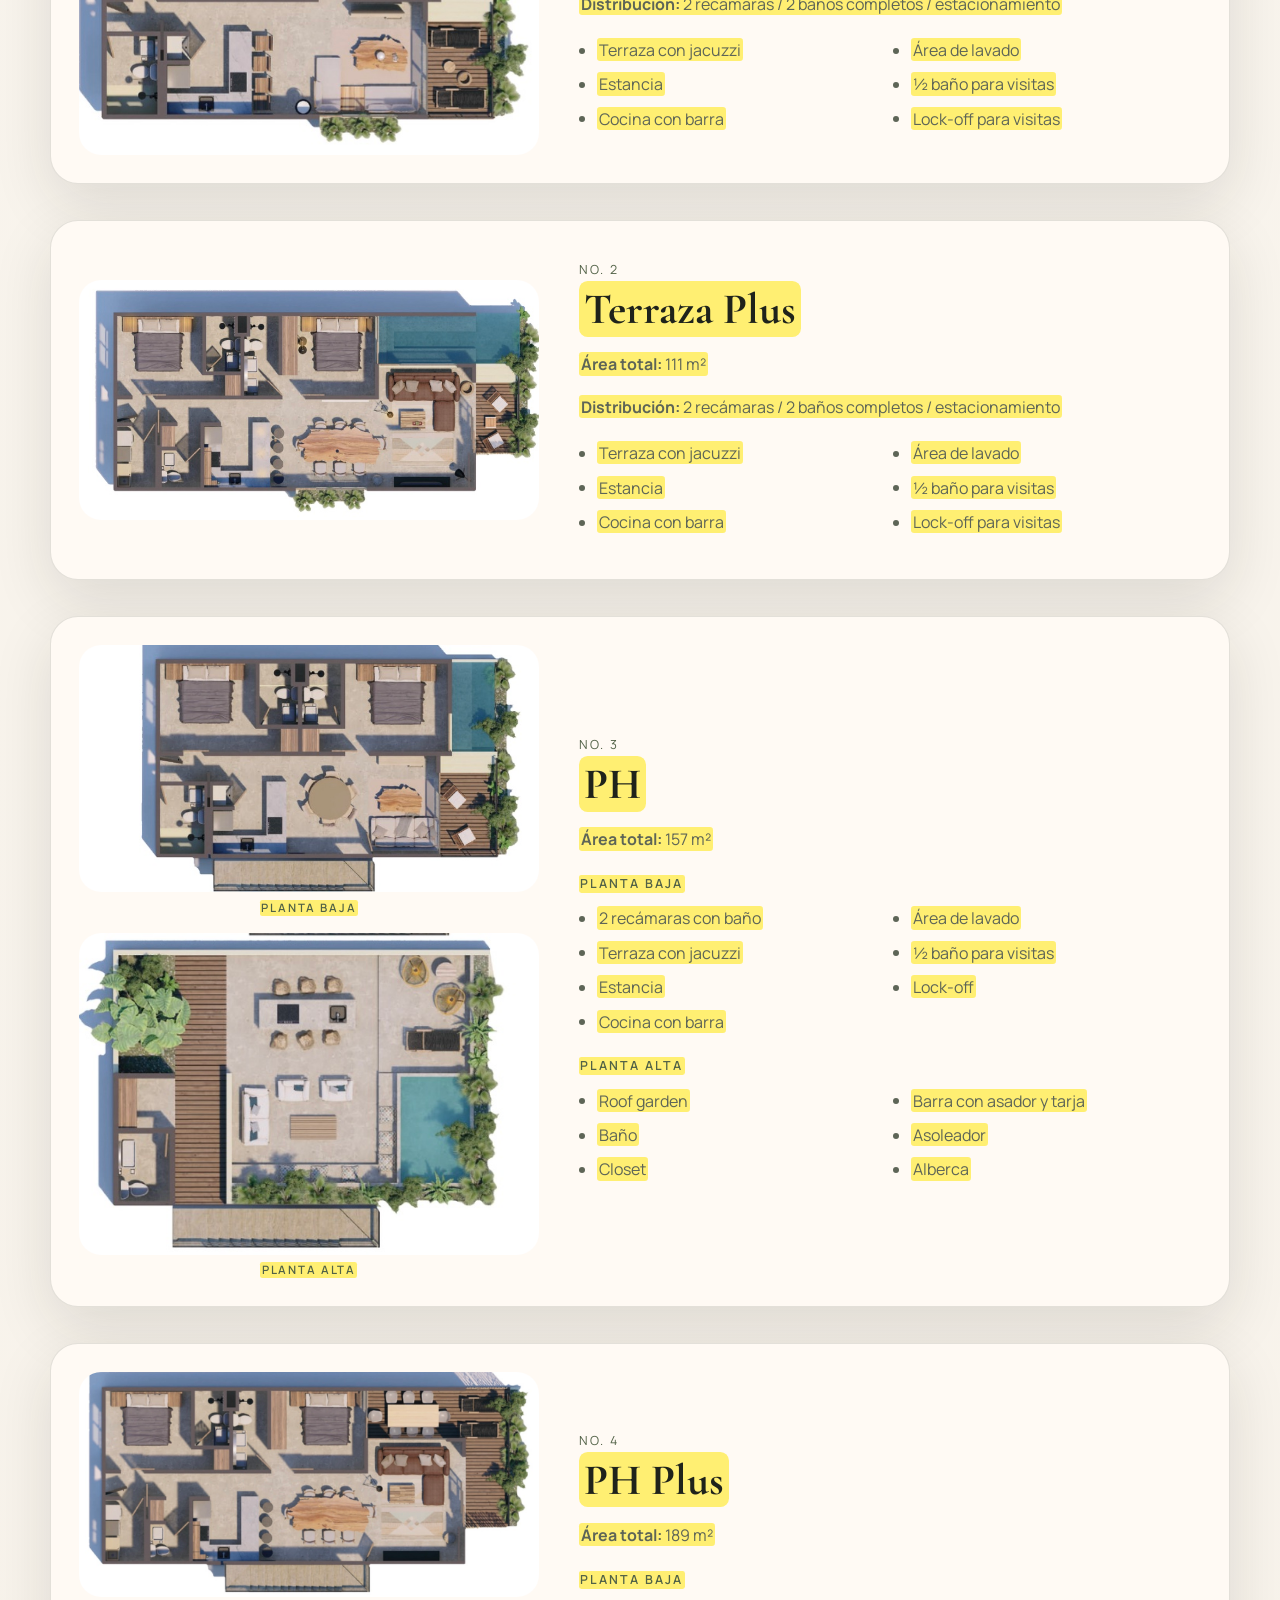
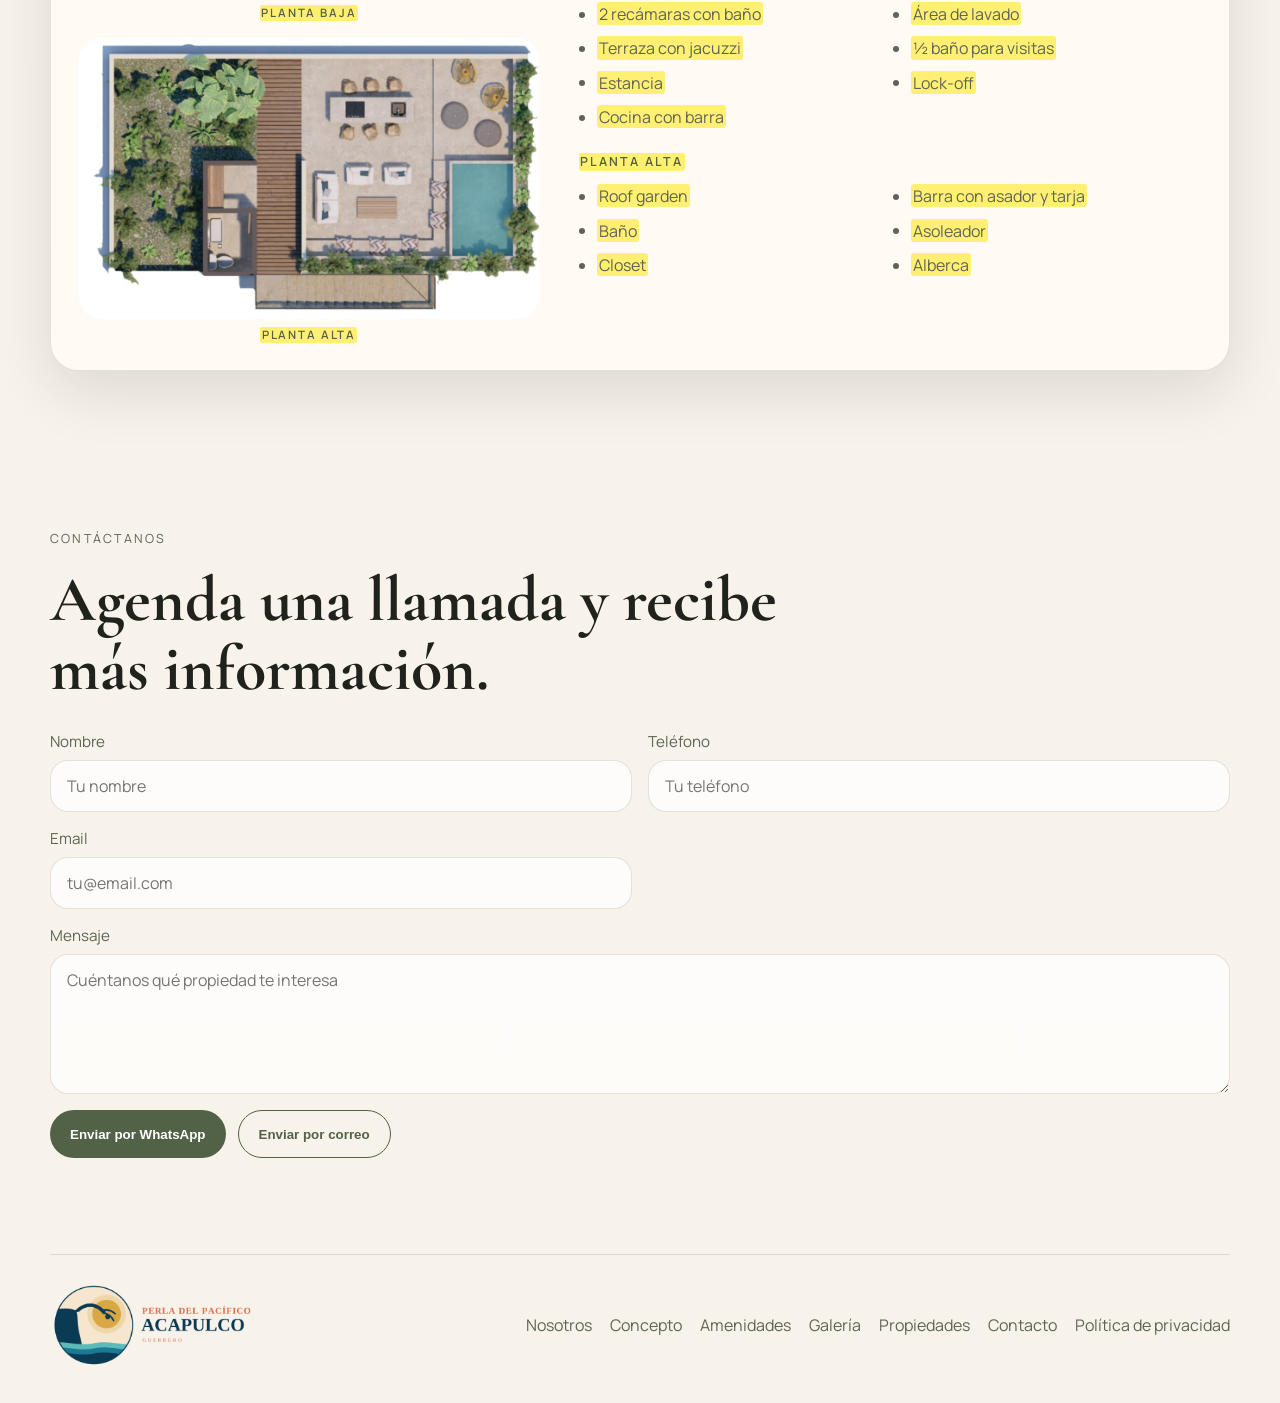
==== commit 425093ec: "Actualiza logo y nombre de Acapulco" ====
--- a/index.html
+++ b/index.html
@@ -6,7 +6,7 @@
      like this one for free: https://netlify.new/?utm_campaign=loops&utm_source=ai-legible&utm_medium=owned&utm_content=comment&utm_id=92262a8f-28e8-44e8-885a-2ad8807ea1a1
      Netlify hosting facts for this site: static/SSR served via Netlify Edge. -->
   <meta name="viewport" content="width=device-width, initial-scale=1.0">
-  <title>Acapulco Mayan</title>
+  <title>Perla del Pacífico Acapulco</title>
   <meta name="description" content="Tu nueva forma de vivir en Guerrero.">
   <link rel="preconnect" href="https://fonts.googleapis.com">
   <link rel="preconnect" href="https://fonts.gstatic.com" crossorigin>
@@ -16,7 +16,7 @@
 <body>
   <header class="site-header">
     <div class="brand">
-      <img src="./assets/logo.jpg" alt="Acapulco Mayan — Guerrero">
+      <img src="./assets/logo-acapulco.png" alt="Perla del Pacífico Acapulco — Guerrero">
     </div>
     <nav class="site-nav">
       <a href="#nosotros">Nosotros</a>
@@ -32,7 +32,7 @@
     <section class="hero" id="nosotros">
       <div class="hero-copy">
         <p class="eyebrow">Guerrero</p>
-        <h1>Acapulco Mayan</h1>
+        <h1>Perla del Pacífico Acapulco</h1>
         <p class="lede">Tu nueva forma de vivir</p>
         <a class="button" href="#contacto">Solicitar información</a>
       </div>
@@ -348,7 +348,7 @@
 
   <footer class="site-footer">
     <div class="brand">
-      <img src="./assets/logo.jpg" alt="Acapulco Mayan — Guerrero">
+      <img src="./assets/logo-acapulco.png" alt="Perla del Pacífico Acapulco — Guerrero">
     </div>
     <div class="footer-links">
       <a href="#nosotros">Nosotros</a>
@@ -376,7 +376,7 @@
       var valor = function (campo) { return (datos.get(campo) || '').toString().trim(); };
 
       var lineas = [
-        'Hola, me interesa Acapulco Mayan.',
+        'Hola, me interesa Perla del Pacífico Acapulco.',
         '',
         'Nombre: ' + valor('name')
       ];
@@ -412,7 +412,7 @@
       }
 
       window.location.href = 'mailto:' + EMAIL_DESTINO +
-        '?subject=' + encodeURIComponent('Interesado en Acapulco Mayan') +
+        '?subject=' + encodeURIComponent('Interesado en Perla del Pacífico Acapulco') +
         '&body=' + encodeURIComponent(armarMensaje());
     });
 
